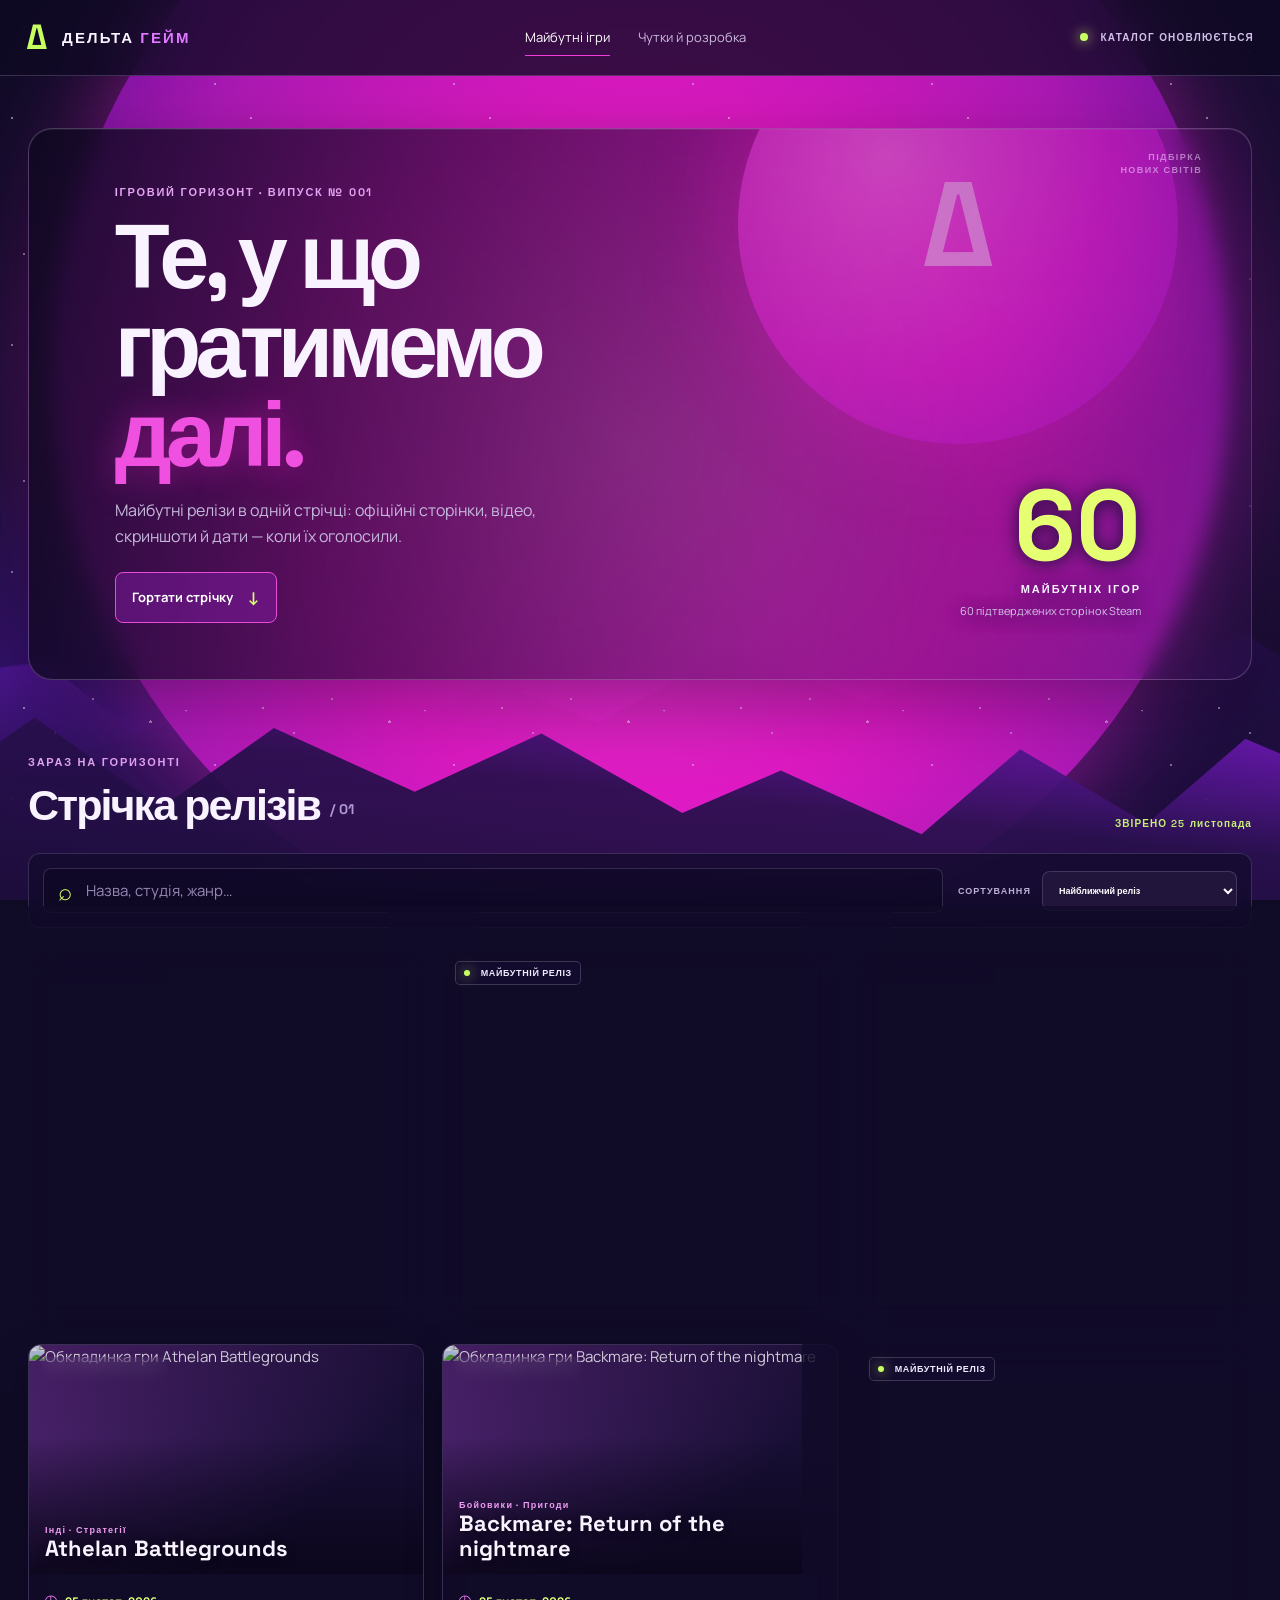
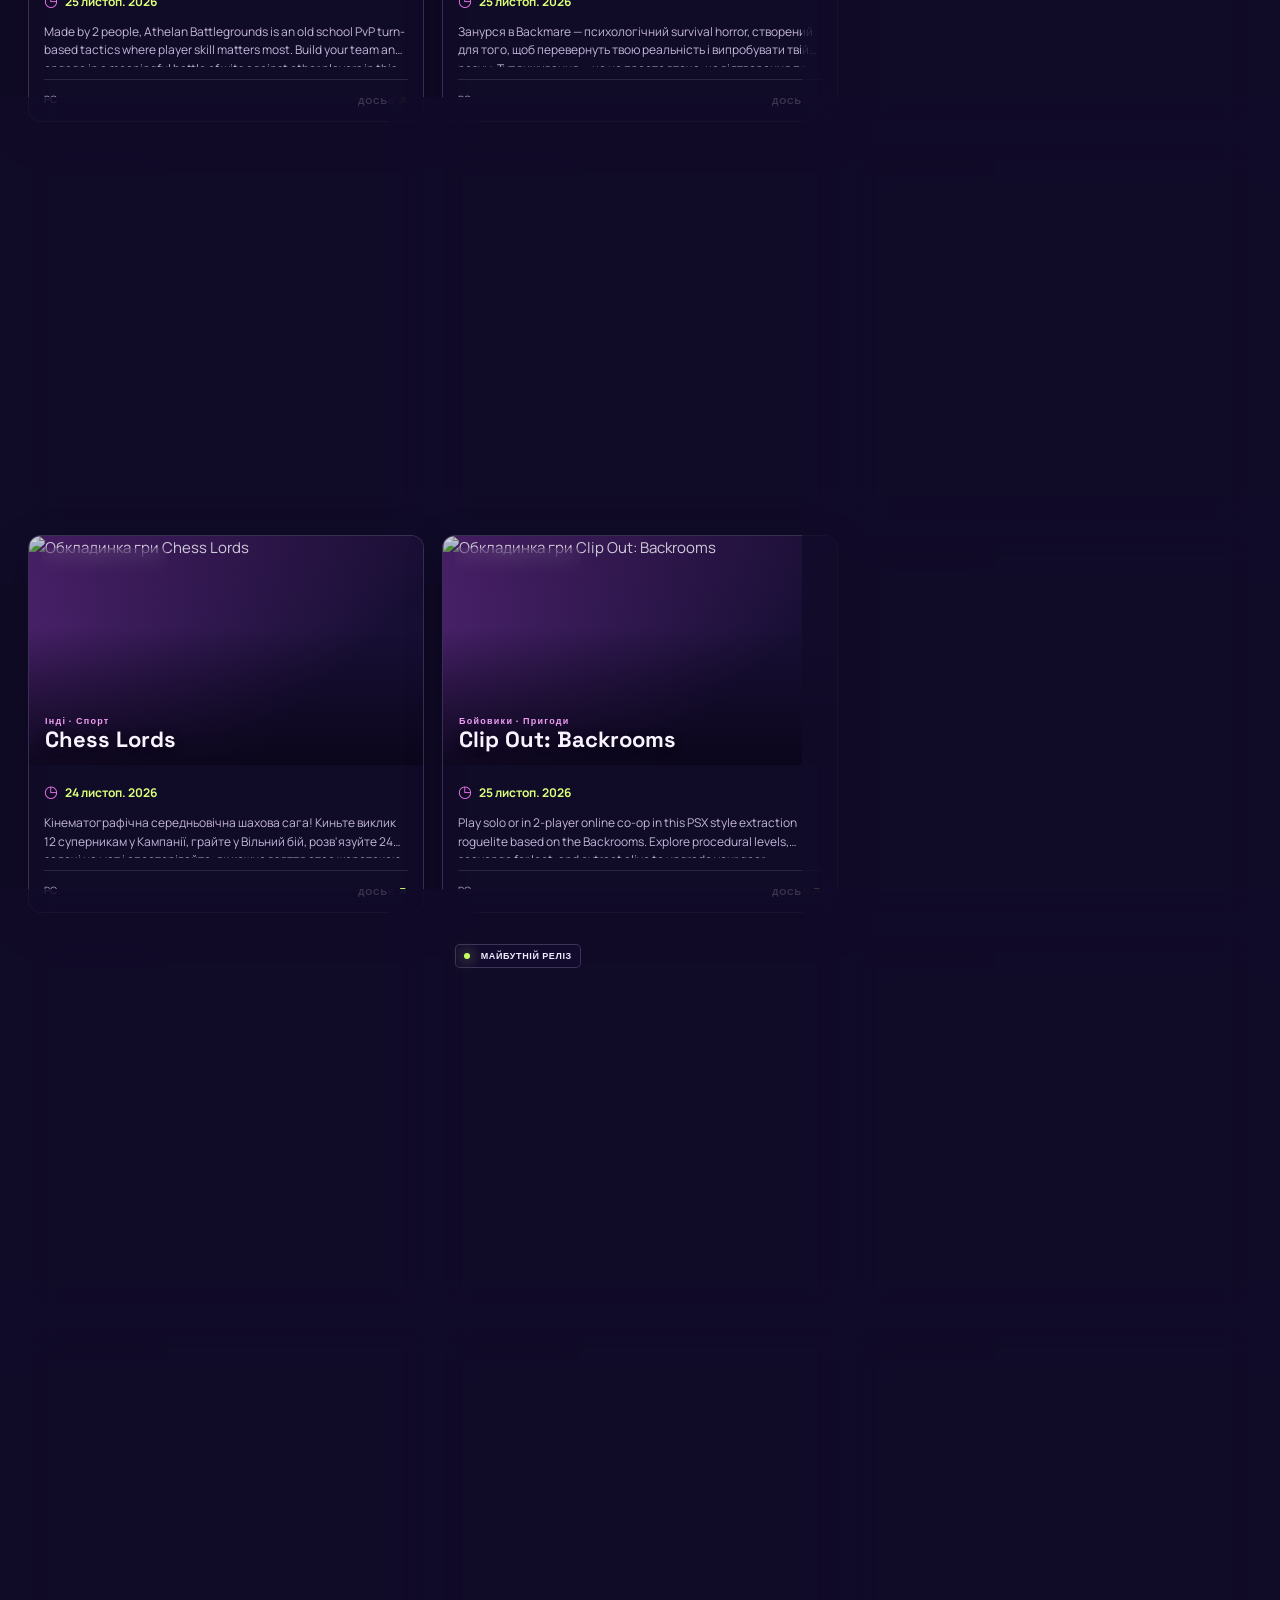
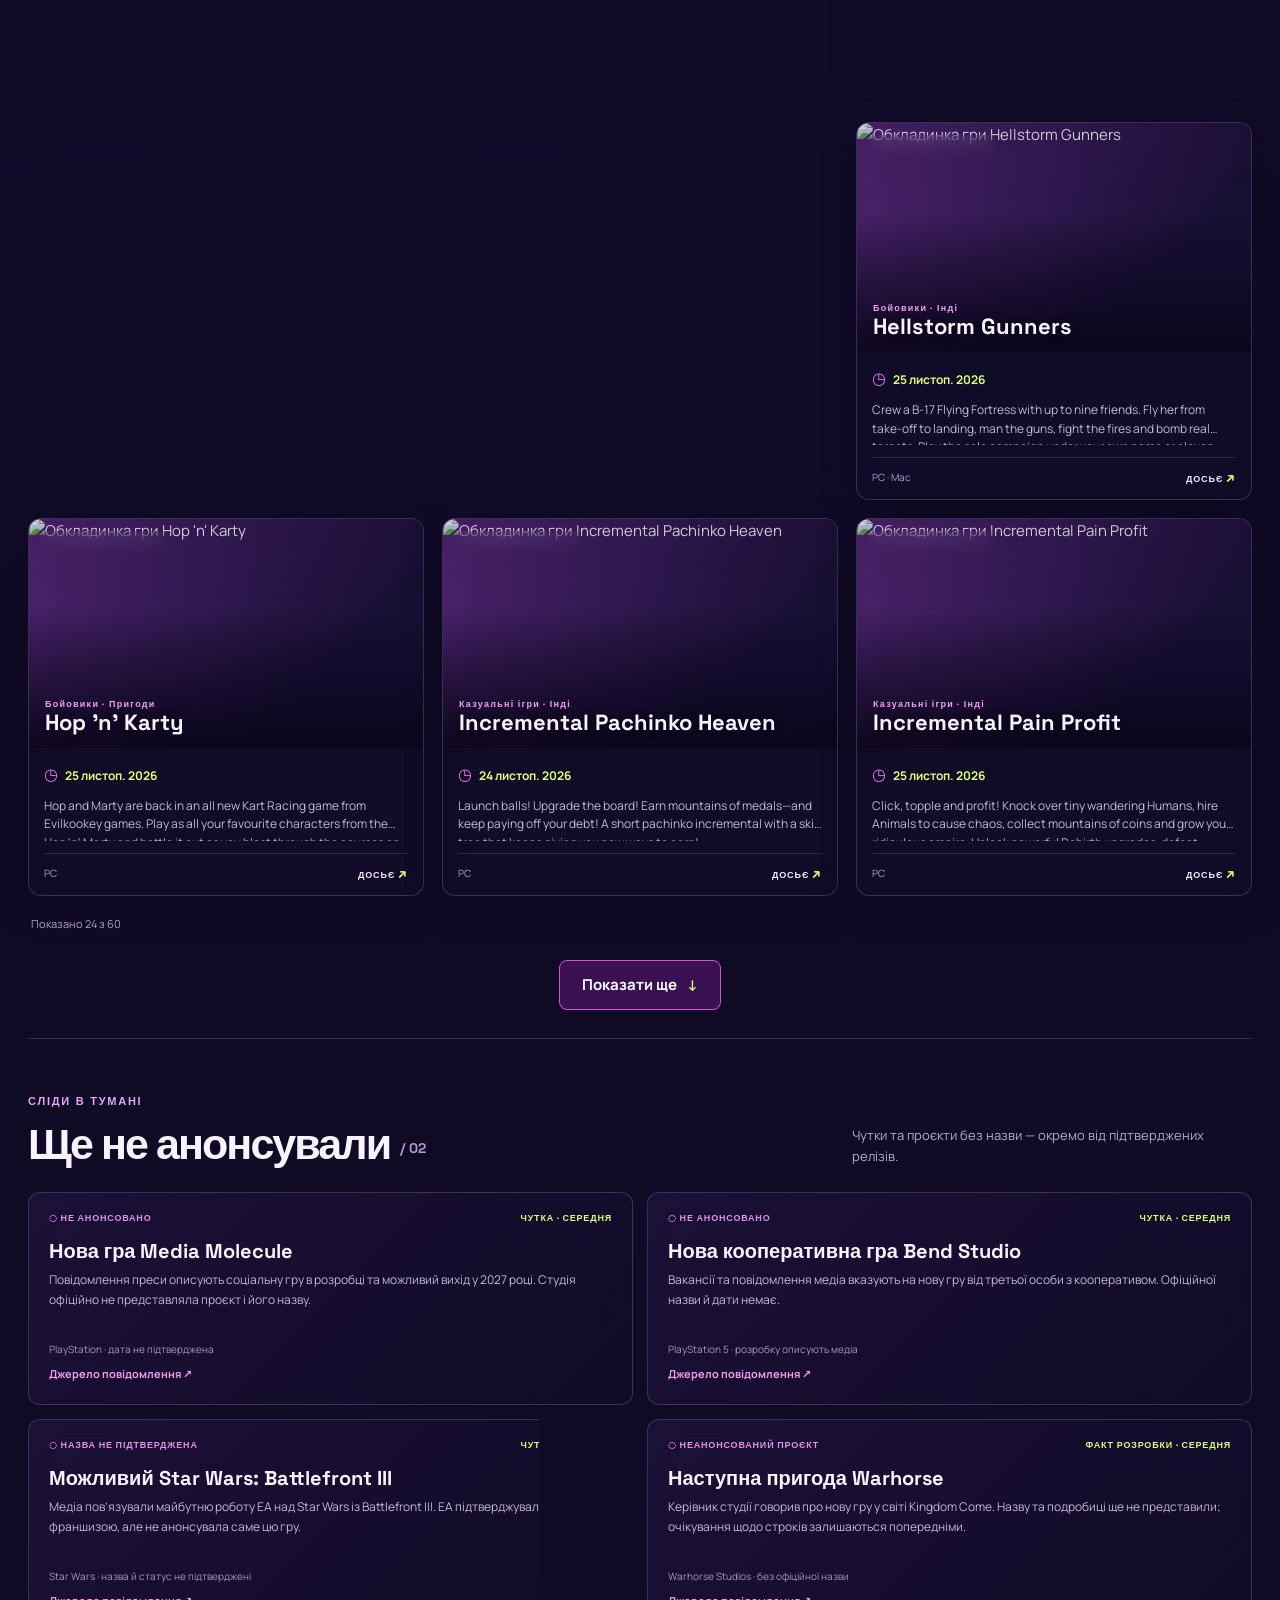
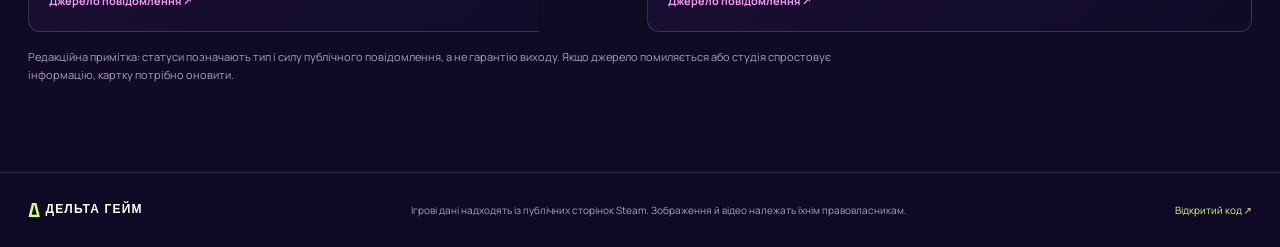
==== index.html @ e69e0222 "Rebuild Delta Game feed and upcoming catalogue" ====
<!doctype html>
<html lang="uk">
<head>
  <meta charset="utf-8"><meta name="viewport" content="width=device-width, initial-scale=1">
  <meta name="theme-color" content="#100b25"><meta name="description" content="Дельта Гейм — стрічка зі 100 майбутніх відеоігор, трейлерами, скриншотами й перевіреними датами виходу.">
  <title>Дельта Гейм — майбутні ігри</title><link rel="icon" href="assets/favicon.svg" type="image/svg+xml"><link rel="preconnect" href="https://cdn.akamai.steamstatic.com"><link rel="stylesheet" href="styles.css">
</head>
<body class="feed-page">
  <div class="desktop-scene" aria-hidden="true"><div class="scene-orb"></div><div class="scene-ridge ridge-back"></div><div class="scene-ridge ridge-front"></div><div class="scene-stars"></div></div>
  <header class="feed-header"><a class="delta-brand" href="./" aria-label="Дельта Гейм — головна"><span class="delta-symbol">Δ</span><span>ДЕЛЬТА <b>ГЕЙМ</b></span></a><nav class="main-nav"><a class="active" href="#games">Майбутні ігри</a><a href="#rumors">Чутки й розробка</a></nav><div class="header-state"><i></i> КАТАЛОГ ОНОВЛЮЄТЬСЯ</div></header>
  <main class="feed-wrap">
    <section class="hero-panel"><div class="hero-copy"><p class="kicker">ІГРОВИЙ ГОРИЗОНТ · ВИПУСК № 001</p><h1>Те, у що<br>гратимемо <em>далі.</em></h1><p class="feed-subtitle">Майбутні релізи в одній стрічці: офіційні сторінки, відео, скриншоти й дати — коли їх оголосили.</p><a class="hero-cta" href="#games">Гортати стрічку <span>↓</span></a></div><div class="hero-stat"><strong id="game-count">—</strong><span>МАЙБУТНІХ ІГОР</span><small id="catalog-proof">Звіряємо джерела…</small></div><div class="hero-orbit" aria-hidden="true"><span>Δ</span></div><div class="hero-caption">ПІДБІРКА<br><b>НОВИХ СВІТІВ</b></div></section>
    <section id="games" class="catalog-section"><div class="section-heading"><div><p class="kicker">ЗАРАЗ НА ГОРИЗОНТІ</p><h2>Стрічка релізів<span> / 01</span></h2></div><div id="update-note" class="update-note">Завантажуємо каталог…</div></div>
      <div class="feed-controls"><label class="feed-search"><span aria-hidden="true">⌕</span><input id="search" type="search" placeholder="Назва, студія, жанр…" aria-label="Пошук у майбутніх іграх"></label><label class="feed-filter"><span>СОРТУВАННЯ</span><select id="sort"><option value="date">Найближчий реліз</option><option value="new">Нещодавно перевірені</option><option value="name">За назвою</option></select></label></div>
      <div id="feed" class="game-feed" aria-label="Майбутні ігри"></div><p id="visible-count" class="visible-count"></p><div id="empty" class="feed-empty" hidden>За цим запитом ігор не знайшлося. Спробуйте іншу назву або жанр.</div><div id="error" class="feed-empty" hidden><strong>Не вдалося оновити каталог.</strong><br>Останній збережений список лишається доступним після успішного оновлення джерел.</div><button class="load-more" id="load-more" hidden>Показати ще <span>↓</span></button>
    </section>
    <section id="rumors" class="rumor-section"><div class="section-heading"><div><p class="kicker">СЛІДИ В ТУМАНІ</p><h2>Ще не анонсували<span> / 02</span></h2></div><p>Чутки та проєкти без назви — окремо від підтверджених релізів.</p></div><div class="rumor-grid">
      <article class="rumor-card"><div class="rumor-top"><span>◌ НЕ АНОНСОВАНО</span><b>ЧУТКА · СЕРЕДНЯ</b></div><h3>Нова гра Media Molecule</h3><p>Повідомлення преси описують соціальну гру в розробці та можливий вихід у 2027 році. Студія офіційно не представляла проєкт і його назву.</p><div class="rumor-meta">PlayStation · дата не підтверджена</div><a href="https://www.pushsquare.com/news/2025/10/ps5-exclusive-from-dreams-dev-media-molecule-to-be-announced-and-released-in-2027-rumour" target="_blank" rel="noopener noreferrer">Джерело повідомлення ↗</a></article>
      <article class="rumor-card"><div class="rumor-top"><span>◌ НЕ АНОНСОВАНО</span><b>ЧУТКА · СЕРЕДНЯ</b></div><h3>Нова кооперативна гра Bend Studio</h3><p>Вакансії та повідомлення медіа вказують на нову гру від третьої особи з кооперативом. Офіційної назви й дати немає.</p><div class="rumor-meta">PlayStation 5 · розробку описують медіа</div><a href="https://www.videogameschronicle.com/news/sony-reportedly-plans-to-reveal-bend-studios-new-game-in-2027/" target="_blank" rel="noopener noreferrer">Джерело повідомлення ↗</a></article>
      <article class="rumor-card"><div class="rumor-top"><span>◌ НАЗВА НЕ ПІДТВЕРДЖЕНА</span><b>ЧУТКА · СЕРЕДНЯ</b></div><h3>Можливий Star Wars: Battlefront III</h3><p>Медіа пов’язували майбутню роботу EA над Star Wars із Battlefront III. EA підтверджувала роботу над франшизою, але не анонсувала саме цю гру.</p><div class="rumor-meta">Star Wars · назва й статус не підтверджені</div><a href="https://variety.com/2026/digital/news/ea-layoffs-bioware-shutting-down-respawn-dice-star-wars-battlefront-3-1236918715/" target="_blank" rel="noopener noreferrer">Джерело повідомлення ↗</a></article>
      <article class="rumor-card"><div class="rumor-top"><span>◌ НЕАНОНСОВАНИЙ ПРОЄКТ</span><b>ФАКТ РОЗРОБКИ · СЕРЕДНЯ</b></div><h3>Наступна пригода Warhorse</h3><p>Керівник студії говорив про нову гру у світі Kingdom Come. Назву та подробиці ще не представили; очікування щодо строків залишаються попередніми.</p><div class="rumor-meta">Warhorse Studios · без офіційної назви</div><a href="https://www.gamesradar.com/games/rpg/kingdom-come-deliverance-2-dev-warhorse-studios-ceo-teases-another-adventure-in-the-series-maybe-in-2027/" target="_blank" rel="noopener noreferrer">Джерело повідомлення ↗</a></article>
    </div><p class="rumor-disclaimer">Редакційна примітка: статуси позначають тип і силу публічного повідомлення, а не гарантію виходу. Якщо джерело помиляється або студія спростовує інформацію, картку потрібно оновити.</p></section>
  </main>
  <footer class="feed-footer"><a class="footer-brand" href="./"><b>Δ</b> ДЕЛЬТА ГЕЙМ</a><span>Ігрові дані надходять із публічних сторінок Steam. Зображення й відео належать їхнім правовласникам.</span><a href="https://github.com/sparato66/deltaplay" target="_blank" rel="noopener">Відкритий код ↗</a></footer>
  <script src="app.js?v=desktop-feed-1"></script>
</body></html>
---- styles.css ----
@import url('https://fonts.googleapis.com/css2?family=Manrope:wght@400;500;600;700;800&family=Space+Grotesk:wght@500;600;700&display=swap');
:root{color-scheme:dark;--ink:#f8f3ff;--muted:#b5a8d0;--dim:#8575a7;--pink:#f33cdb;--pink2:#fe5dc8;--violet:#a68bff;--cyan:#64defc;--panel:rgba(19,12,43,.72);--line:rgba(208,183,255,.19);font-family:Manrope,system-ui,-apple-system,BlinkMacSystemFont,"Segoe UI",sans-serif}*{box-sizing:border-box}html{scroll-behavior:smooth;scroll-padding-top:84px}body{margin:0;min-height:100vh;background:#100b25;color:var(--ink);font-size:15px;line-height:1.6}a{color:inherit;text-decoration:none}button,input,select{font:inherit}.desktop-scene{position:fixed;z-index:-2;inset:0;overflow:hidden;background:radial-gradient(ellipse at 52% 103%,#d222ca 0,#7b20ae 15%,#2f1457 37%,transparent 65%),radial-gradient(ellipse at 5% 100%,#4914a0 0,transparent 35%),linear-gradient(168deg,#100b25 0%,#20103d 54%,#170d30 100%)}.desktop-scene:before,.desktop-scene:after{content:"";position:absolute;left:-5%;width:110%;height:55%;bottom:-21%;background:linear-gradient(173deg,transparent 12%,#521799 12.4%,#26104c 30%,#160b30 72%);clip-path:polygon(0 20%,7% 12%,14% 28%,23% 14%,30% 30%,40% 18%,47% 26%,57% 11%,66% 22%,76% 10%,84% 25%,93% 8%,100% 21%,100% 100%,0 100%);opacity:.82}.desktop-scene:after{bottom:-34%;height:59%;transform:scaleX(-1);background:linear-gradient(174deg,#d72cda 0,#7019ba 9%,#29104e 28%,#120a2a 72%);opacity:.94}.scene-orb{position:absolute;width:min(92vw,1280px);height:min(92vw,1280px);left:50%;top:41%;transform:translate(-50%,-50%);border-radius:50%;background:radial-gradient(circle at 50% 57%,#ff49db 0,#f21bd0 39%,#bd1bc4 61%,#7711a8 79%,rgba(111,23,163,0) 80%);filter:drop-shadow(0 0 50px #f524d890);opacity:.9}.scene-stars{position:absolute;inset:0;background-image:radial-gradient(1.3px 1.3px at 10% 12%,#fff 98%,transparent),radial-gradient(1px 1px at 23% 23%,#ddd2ff 98%,transparent),radial-gradient(1px 1px at 78% 13%,#fff 98%,transparent),radial-gradient(1px 1px at 90% 37%,#e6d9ff 98%,transparent),radial-gradient(1.4px 1.4px at 63% 18%,#fff 98%,transparent),radial-gradient(1px 1px at 39% 8%,#eee 98%,transparent),radial-gradient(1px 1px at 5% 52%,#fff 98%,transparent);background-size:239px 227px;opacity:.45}.feed-header{height:76px;position:sticky;top:0;z-index:10;display:flex;align-items:center;justify-content:space-between;padding:0 max(26px,calc((100vw - 1320px)/2));border-bottom:1px solid rgba(226,201,255,.2);background:rgba(15,9,35,.78);backdrop-filter:blur(24px)}.delta-brand{display:inline-flex;align-items:center;gap:12px;font:800 15px 'Space Grotesk',sans-serif;letter-spacing:.14em}.delta-brand b{color:#df79ff}.delta-symbol{color:#c7ff61;font-size:35px;line-height:1}.main-nav{display:flex;gap:28px;color:#c8bcdd;font-size:13px}.main-nav a{padding:8px 0;border-bottom:1px solid transparent}.main-nav a:hover,.main-nav a.active{color:white;border-color:var(--pink)}.header-state{font:700 10px 'Space Grotesk',sans-serif;letter-spacing:.12em;color:#d1c1e9}.header-state i,.status-pill i{display:inline-block;width:8px;height:8px;border-radius:50%;background:#c8ff63;margin-right:8px;box-shadow:0 0 13px #d4ff71}.feed-wrap{width:min(1300px,100%);margin:auto;padding:52px 28px 88px}.hero-panel{min-height:478px;position:relative;display:flex;align-items:center;justify-content:space-between;overflow:hidden;padding:56px 7%;border:1px solid rgba(241,210,255,.24);border-radius:24px;background:linear-gradient(100deg,rgba(14,8,32,.85),rgba(28,10,52,.4) 62%,rgba(41,13,71,.25));box-shadow:0 24px 80px #09051766,inset 0 1px #fff1;backdrop-filter:blur(10px)}.hero-copy{position:relative;z-index:2;max-width:580px}.kicker{margin:0 0 13px;color:#e3a4f4;font:700 11px 'Space Grotesk',sans-serif;letter-spacing:.16em}.hero-copy h1{font:700 clamp(48px,7.7vw,90px)/.99 'Space Grotesk',sans-serif;letter-spacing:-.065em;margin:0}.hero-copy h1 em{font-style:normal;color:#ef50df;text-shadow:0 0 35px #f923cf66}.feed-subtitle{max-width:490px;color:#c5b9dd;font-size:16px;margin:19px 0 23px}.hero-cta{display:inline-flex;align-items:center;gap:14px;padding:10px 16px;border-radius:8px;border:1px solid #e94bd8;color:white;background:#871ea974;font-weight:700;font-size:13px}.hero-cta span{font-size:18px;color:#d9ff6d}.hero-stat{position:absolute;z-index:1;right:9%;bottom:60px;display:flex;flex-direction:column;align-items:flex-end;text-shadow:0 2px 18px #170d37}.hero-stat strong{font:700 clamp(60px,8vw,100px)/.9 'Space Grotesk',sans-serif;color:#e6ff72}.hero-stat span{font:700 11px 'Space Grotesk',sans-serif;letter-spacing:.18em;margin-top:11px}.hero-stat small{font-size:11px;color:#d4c4e9;margin-top:6px}.hero-orbit{position:absolute;right:6%;top:-125px;width:440px;height:440px;border-radius:50%;display:grid;place-items:center;color:#ffb2f2;font:700 120px 'Space Grotesk',sans-serif;background:radial-gradient(circle at 34% 35%,#ff71ea,#e423d5 53%,#9915bd);box-shadow:0 0 100px #ff26d180;opacity:.52}.hero-orbit span{mix-blend-mode:screen}.hero-caption{position:absolute;right:4%;top:22px;color:#f6d5ff8c;text-align:right;font:700 9px/1.45 'Space Grotesk',sans-serif;letter-spacing:.16em}.catalog-section,.rumor-section{padding-top:75px}.section-heading{display:flex;align-items:end;justify-content:space-between;gap:24px;margin-bottom:23px}.section-heading h2{margin:0;font:700 clamp(28px,4vw,43px)/1.12 'Space Grotesk',sans-serif;letter-spacing:-.045em}.section-heading h2 span{color:#b099d4;font-size:14px;letter-spacing:0;vertical-align:middle;margin-left:6px}.section-heading>p{max-width:400px;color:var(--muted);font-size:13px;margin:0 0 3px}.update-note{font:600 10px 'Space Grotesk',sans-serif;letter-spacing:.11em;color:#c7ef76;white-space:nowrap}.feed-controls{display:flex;align-items:center;gap:15px;padding:14px;margin-bottom:20px;border:1px solid var(--line);border-radius:12px;background:rgba(18,11,43,.7);backdrop-filter:blur(12px)}.feed-search{height:45px;display:flex;align-items:center;gap:12px;flex:1;padding:0 14px;border:1px solid rgba(215,186,255,.18);border-radius:8px;color:#d8ff6c;background:rgba(5,5,20,.27)}.feed-search span{font-size:24px}.feed-search input{width:100%;border:0;outline:0;color:white;background:none}.feed-search input::placeholder{color:#9789b3}.feed-filter{display:flex;align-items:center;gap:11px;color:#bdb0d4;font:700 9px 'Space Grotesk',sans-serif;letter-spacing:.12em}.feed-filter select{min-width:195px;padding:12px;color:#fff;border:1px solid rgba(215,186,255,.18);border-radius:8px;background:#21153c}.game-feed{display:grid;grid-template-columns:repeat(3,minmax(0,1fr));gap:18px}.game-card{overflow:hidden;border:1px solid rgba(219,192,255,.2);border-radius:13px;background:rgba(18,12,41,.82);box-shadow:0 12px 36px #0b061b55;backdrop-filter:blur(12px);transition:transform .2s,border-color .2s,box-shadow .2s}.game-card:hover{transform:translateY(-4px);border-color:#ec59df99;box-shadow:0 18px 42px #d21bb433}.game-art{position:relative;display:block;aspect-ratio:1.72;background:linear-gradient(135deg,hsl(var(--card-hue,275) 52% 30%),#180f35 72%);overflow:hidden}.game-art>img{width:100%;height:100%;object-fit:cover;transition:transform .35s}.game-card:hover .game-art>img{transform:scale(1.045)}.art-fallback{position:absolute;inset:0;display:grid;place-items:center;color:#ffffff28;font:700 110px 'Space Grotesk',sans-serif}.art-scrim{position:absolute;inset:0;background:linear-gradient(180deg,rgba(10,4,26,.2),transparent 40%,rgba(9,5,24,.88))}.status-pill{position:absolute;top:12px;left:12px;padding:5px 8px;border:1px solid #ffffff2c;border-radius:5px;background:#150d31b8;color:#f2ebff;font:700 9px 'Space Grotesk',sans-serif;letter-spacing:.07em;backdrop-filter:blur(10px)}.status-pill i{width:6px;height:6px}.art-copy{position:absolute;left:16px;right:15px;bottom:13px;display:flex;flex-direction:column}.art-copy small{color:#ef9df3;font:700 9px 'Space Grotesk',sans-serif;letter-spacing:.14em}.art-copy strong{font:700 22px/1.15 'Space Grotesk',sans-serif;text-shadow:0 2px 9px #090516}.game-copy{padding:14px 15px 13px}.release-date{color:#dbff7a;font-size:12px;font-weight:700}.release-date span{color:#ef77ed;margin-right:7px;font-size:16px}.game-copy>p{height:44px;margin:9px 0 12px;color:#c4b8d9;font-size:12px;line-height:1.55;display:-webkit-box;-webkit-line-clamp:2;-webkit-box-orient:vertical;overflow:hidden}.card-meta{display:flex;justify-content:space-between;align-items:center;gap:10px;padding-top:10px;border-top:1px solid rgba(221,198,255,.14);color:#ad9fc7;font-size:10px}.card-meta>a{color:#f8e9ff;font:700 9px 'Space Grotesk',sans-serif;letter-spacing:.1em}.card-meta>a b{color:#d7ff73;font-size:14px}.visible-count{margin:19px 3px 0;color:#b9a9d1;font-size:11px}.feed-empty{text-align:center;padding:52px 10px;color:#c9bddc}.load-more{display:block;margin:28px auto 0;padding:12px 22px;border:1px solid #cf57d2;border-radius:8px;color:white;background:rgba(108,24,133,.48);font-weight:700;cursor:pointer}.load-more:hover{background:#8d25a3}.load-more span{color:#d8ff77;margin-left:7px}.rumor-section{margin-top:28px;padding-top:55px;border-top:1px solid var(--line)}.rumor-grid{display:grid;grid-template-columns:repeat(2,minmax(0,1fr));gap:14px}.rumor-card{padding:19px 20px;border:1px solid rgba(226,183,255,.2);border-radius:12px;background:linear-gradient(135deg,rgba(29,17,57,.88),rgba(17,11,39,.83));backdrop-filter:blur(14px)}.rumor-top{display:flex;justify-content:space-between;gap:12px;color:#df91e5;font:700 9px 'Space Grotesk',sans-serif;letter-spacing:.09em}.rumor-top b{color:#d5ff7a}.rumor-card h3{margin:15px 0 7px;font:700 20px/1.2 'Space Grotesk',sans-serif}.rumor-card p{margin:0;color:#c4b8d9;font-size:12px;line-height:1.65;min-height:59px}.rumor-meta{padding-top:12px;color:#a796c4;font-size:10px}.rumor-card>a{display:inline-block;margin-top:8px;color:#f09bec;font-size:11px;font-weight:700}.rumor-disclaimer{max-width:850px;color:#aa9cbe;font-size:11px;margin:16px 0 0}.feed-footer{display:flex;align-items:center;justify-content:space-between;gap:22px;padding:24px max(28px,calc((100vw - 1300px)/2));border-top:1px solid var(--line);background:#100a26a8;color:#ab9ebf;font-size:10px}.footer-brand{font:800 12px 'Space Grotesk',sans-serif;letter-spacing:.1em;color:white;white-space:nowrap}.footer-brand b{font-size:20px;color:#d8ff70;vertical-align:middle}.feed-footer>a:last-child{color:#d4ff74;white-space:nowrap}.back-link{font-size:13px;color:#e7d6fb}.detail-wrap{width:min(1160px,100%);margin:auto;padding:48px 28px 95px}.detail-hero{min-height:340px;display:flex;align-items:end;padding:38px;border:1px solid var(--line);border-radius:18px;background-position:center;background-size:cover;position:relative;overflow:hidden}.detail-hero:before{content:"";position:absolute;inset:0;background:linear-gradient(90deg,#130a2aee,#130a2a75),linear-gradient(0deg,#130a2aee,transparent)}.detail-hero>*{position:relative}.detail-hero h1{font:700 clamp(36px,6vw,68px)/1 'Space Grotesk',sans-serif;margin:8px 0 15px}.detail-layout{display:grid;grid-template-columns:minmax(0,1.6fr) minmax(260px,.8fr);gap:25px;margin-top:24px}.detail-main,.facts{padding:22px;border:1px solid var(--line);border-radius:13px;background:rgba(17,10,40,.84);backdrop-filter:blur(12px)}.detail-main h2{font:700 21px 'Space Grotesk',sans-serif}.detail-main p{color:#d0c4e1}.detail-trailer{width:100%;aspect-ratio:16/9;border:0;border-radius:8px;background:#080612}.screenshots{display:grid;grid-template-columns:repeat(2,minmax(0,1fr));gap:9px}.screenshots img{width:100%;height:160px;object-fit:cover;border-radius:7px}.detail-poster{width:100%;border-radius:8px;aspect-ratio:1.8;object-fit:cover}.facts dl{margin:16px 0}.facts dl div{padding:10px 0;border-bottom:1px solid var(--line)}.facts dt{color:#c19bd9;font:700 9px 'Space Grotesk',sans-serif;letter-spacing:.12em}.facts dd{margin:4px 0 0;font-size:13px}.store-link,.video-link{display:block;margin-top:15px;padding:12px;border:1px solid #da55dc;border-radius:7px;text-align:center;color:white;background:#751b9470;font-weight:700;font-size:12px}.video-link{border-color:#8571c8;background:#25194a}.game-links{display:flex;flex-wrap:wrap;gap:9px}.game-links a{display:inline-block;color:#f09bec;font-size:12px;font-weight:700}.feed-page [hidden]{display:none!important}
@media(max-width:900px){.feed-header{padding:0 22px}.feed-wrap{padding:34px 20px 70px}.game-feed{grid-template-columns:repeat(2,minmax(0,1fr))}.hero-orbit{right:-8%;opacity:.34}.hero-stat{right:8%;bottom:35px}.header-state{display:none}}
@media(max-width:600px){.feed-header{height:64px;padding:0 15px}.delta-brand{font-size:12px}.delta-symbol{font-size:30px}.main-nav{gap:13px;font-size:10px}.feed-wrap{padding:20px 13px 56px}.hero-panel{min-height:400px;align-items:start;padding:35px 22px;border-radius:16px}.hero-copy h1{font-size:54px}.feed-subtitle{font-size:13px;max-width:320px}.hero-orbit{width:290px;height:290px;right:-98px;top:99px;font-size:80px;opacity:.33}.hero-stat{right:22px;bottom:20px}.hero-stat strong{font-size:50px}.hero-stat span{font-size:8px}.hero-stat small{font-size:9px}.hero-caption{display:none}.catalog-section,.rumor-section{padding-top:48px}.section-heading{align-items:start;flex-direction:column;gap:8px}.section-heading h2{font-size:30px}.update-note{font-size:9px}.feed-controls{align-items:stretch;flex-direction:column;padding:10px}.feed-filter{justify-content:space-between}.feed-filter select{flex:1;min-width:0}.game-feed{grid-template-columns:1fr;gap:13px}.game-art{aspect-ratio:1.72}.game-copy>p{height:auto;min-height:38px}.rumor-grid{grid-template-columns:1fr}.rumor-card p{min-height:0}.rumor-top{font-size:8px}.feed-footer{align-items:flex-start;flex-direction:column;padding:20px 16px}.detail-layout{grid-template-columns:1fr}.detail-wrap{padding:25px 14px 65px}.detail-hero{min-height:260px;padding:23px}.screenshots{grid-template-columns:1fr}.screenshots img{height:auto}.back-link{font-size:11px}}
@media(prefers-reduced-motion:reduce){html{scroll-behavior:auto}*,*:before,*:after{transition:none!important}}
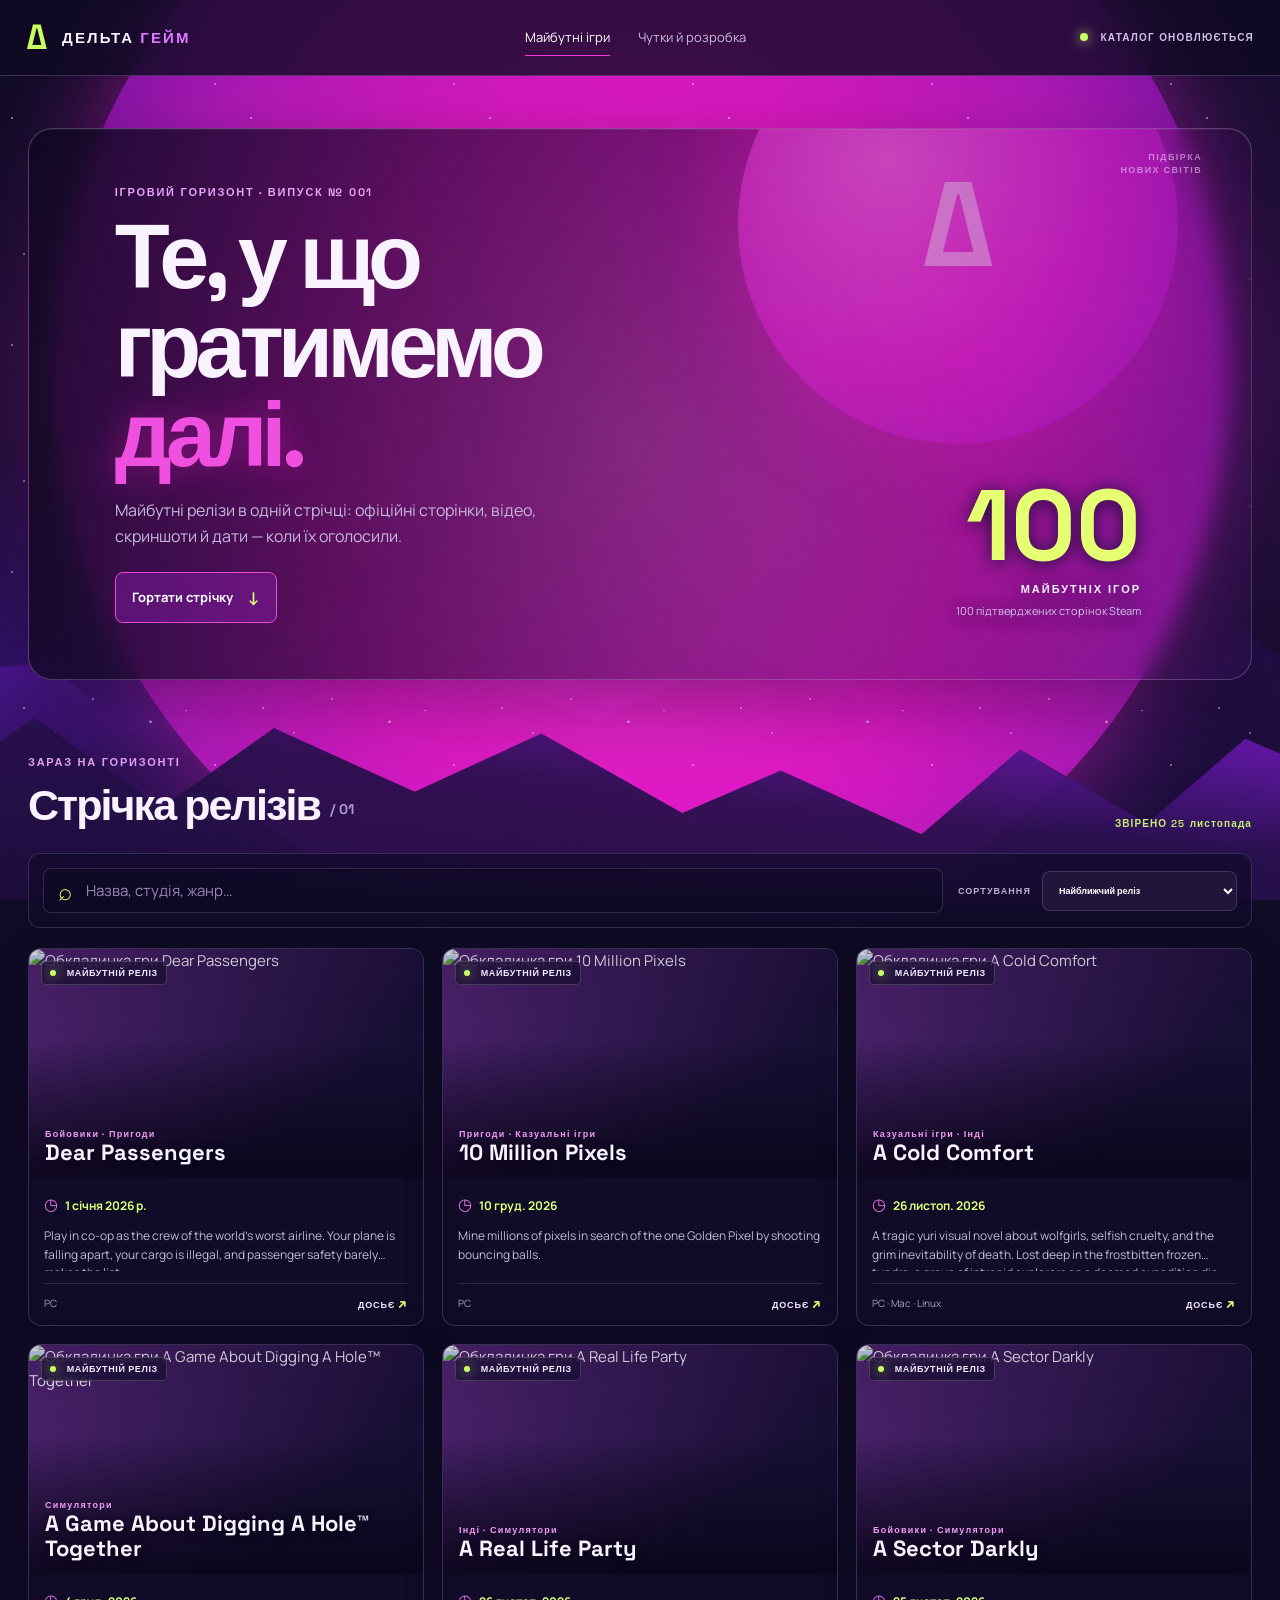
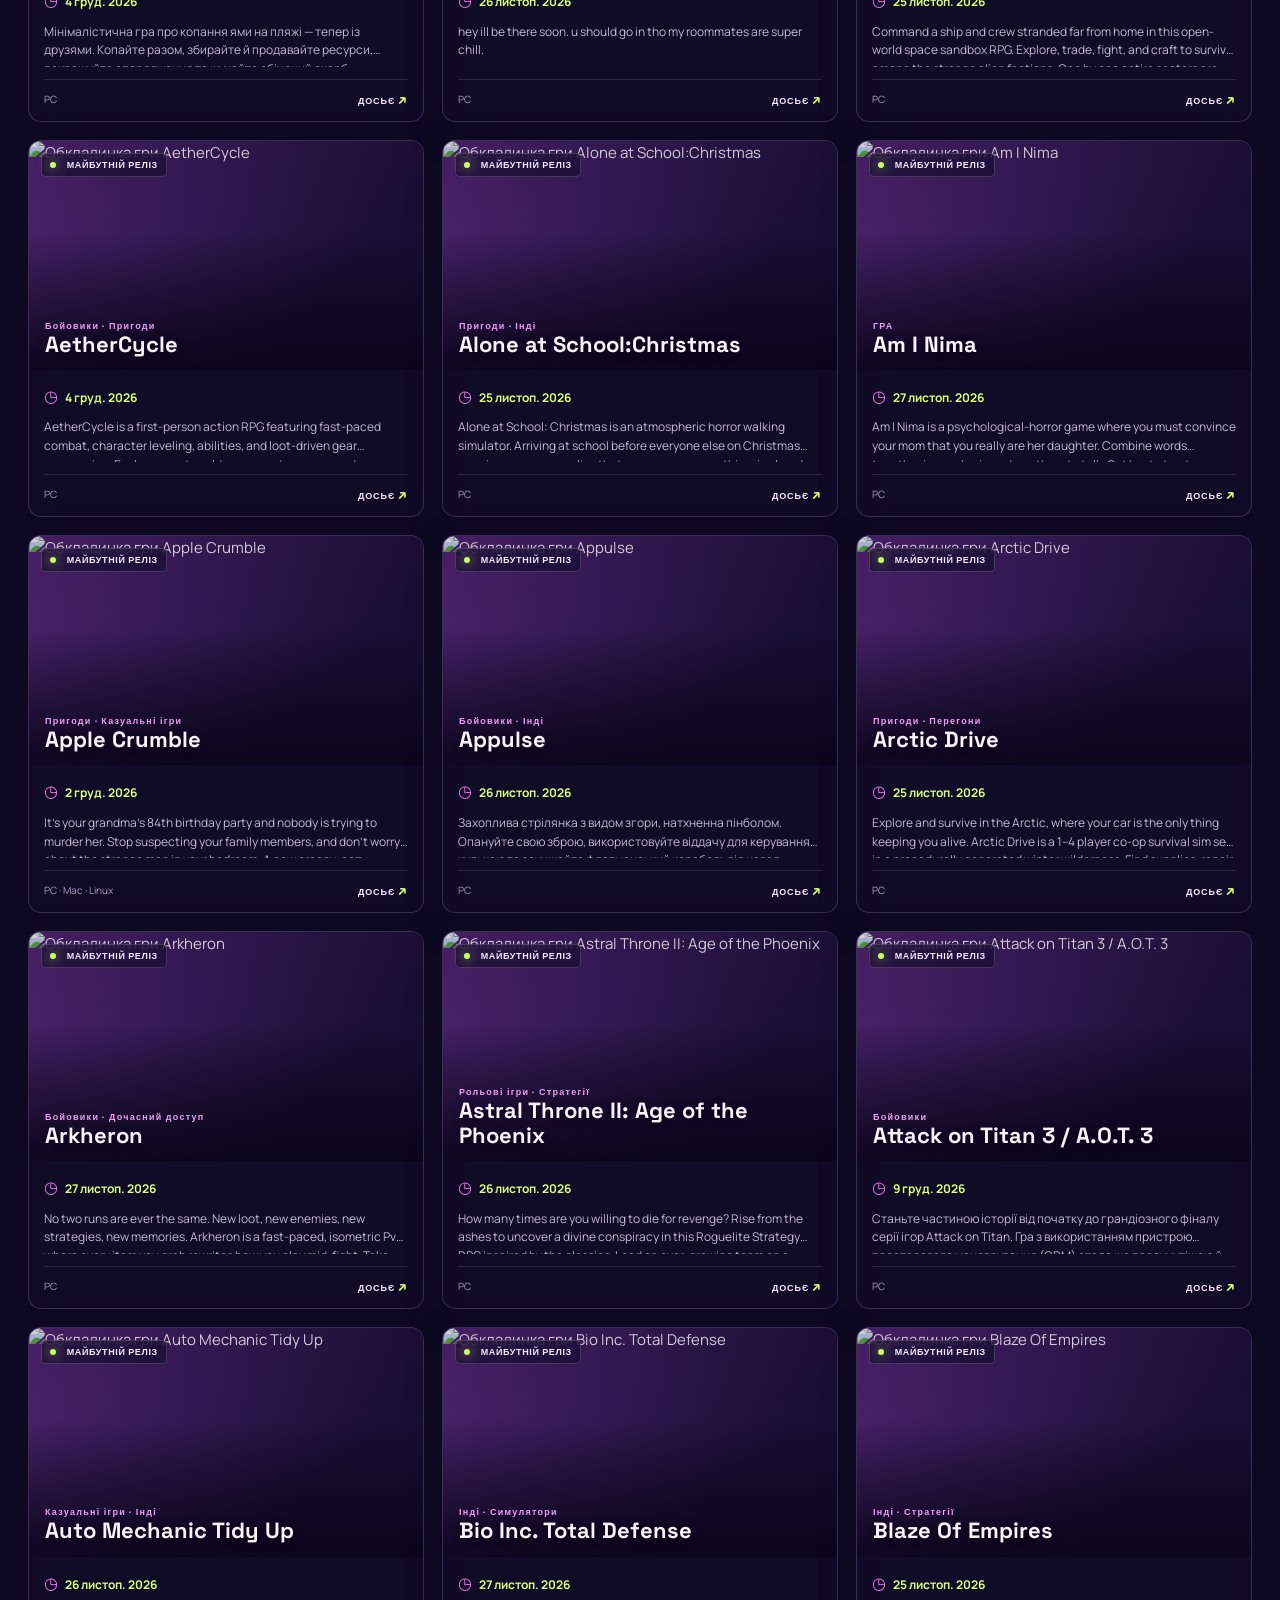
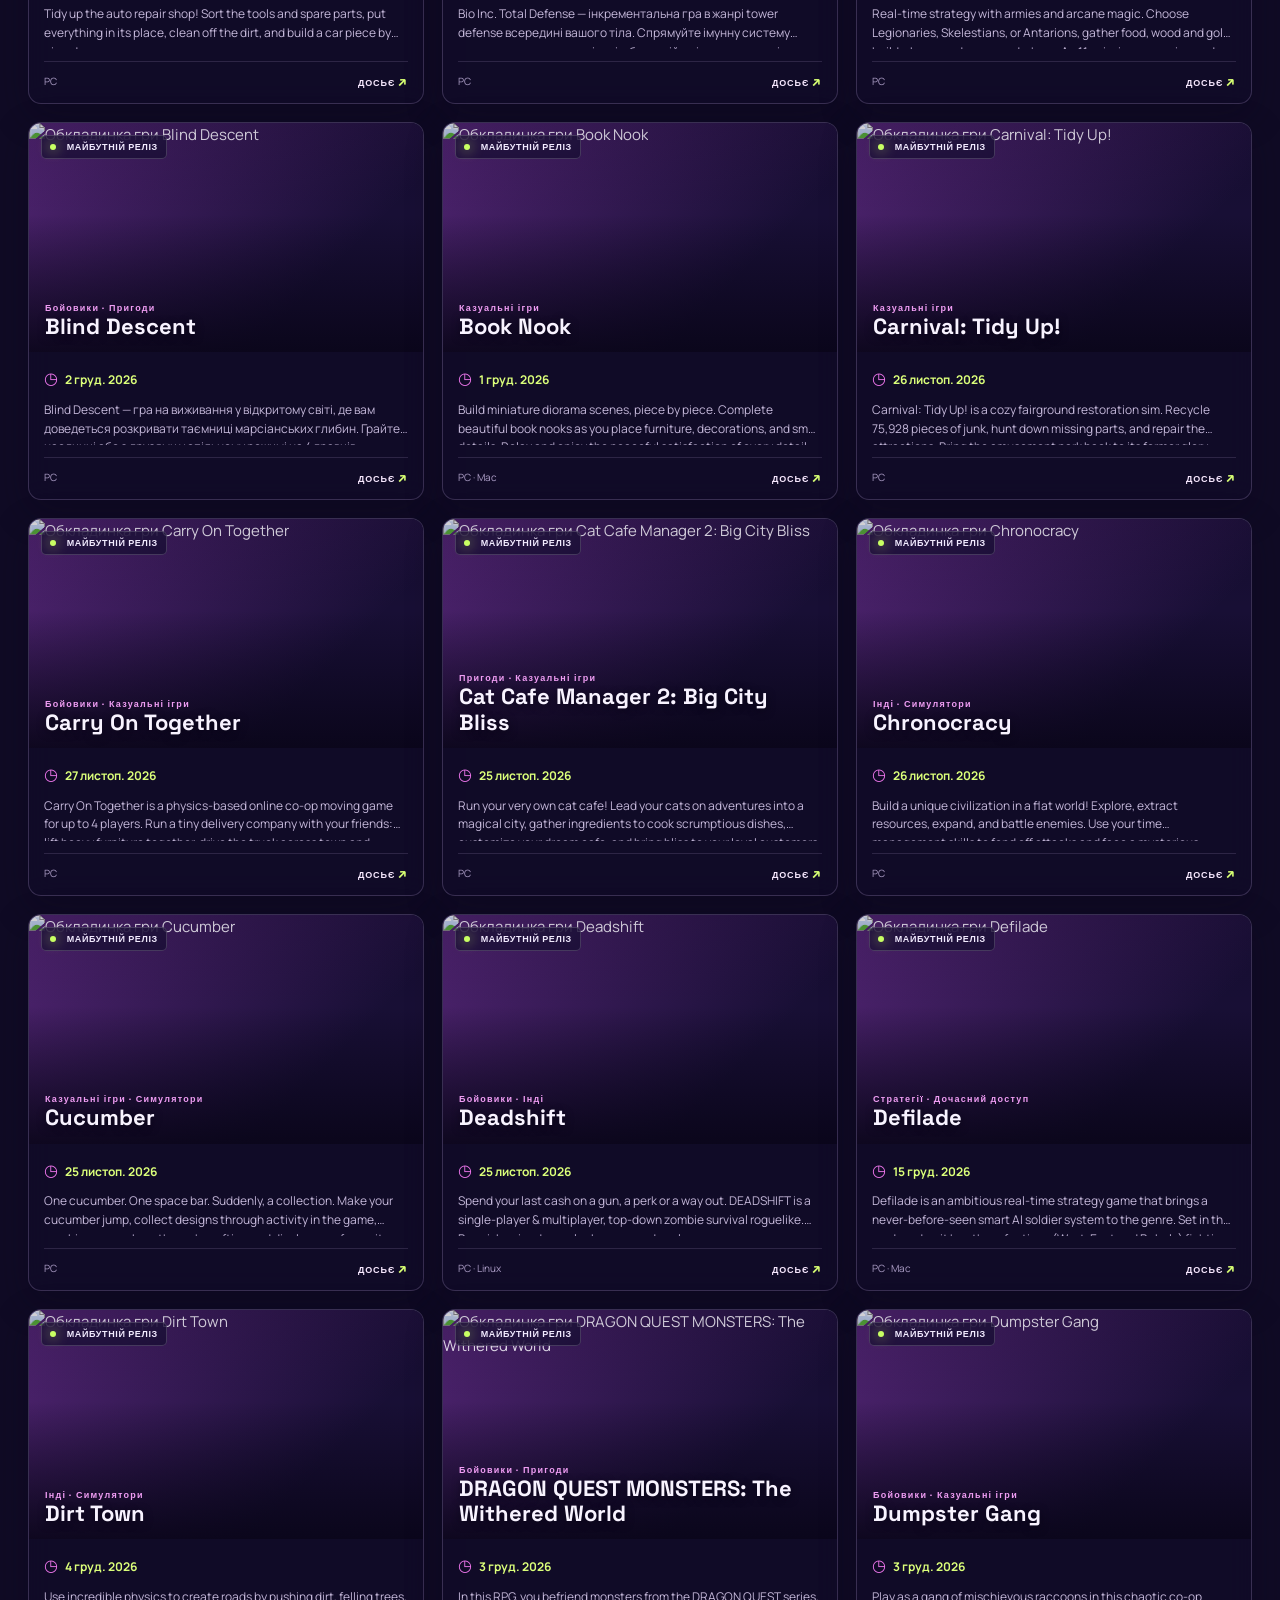
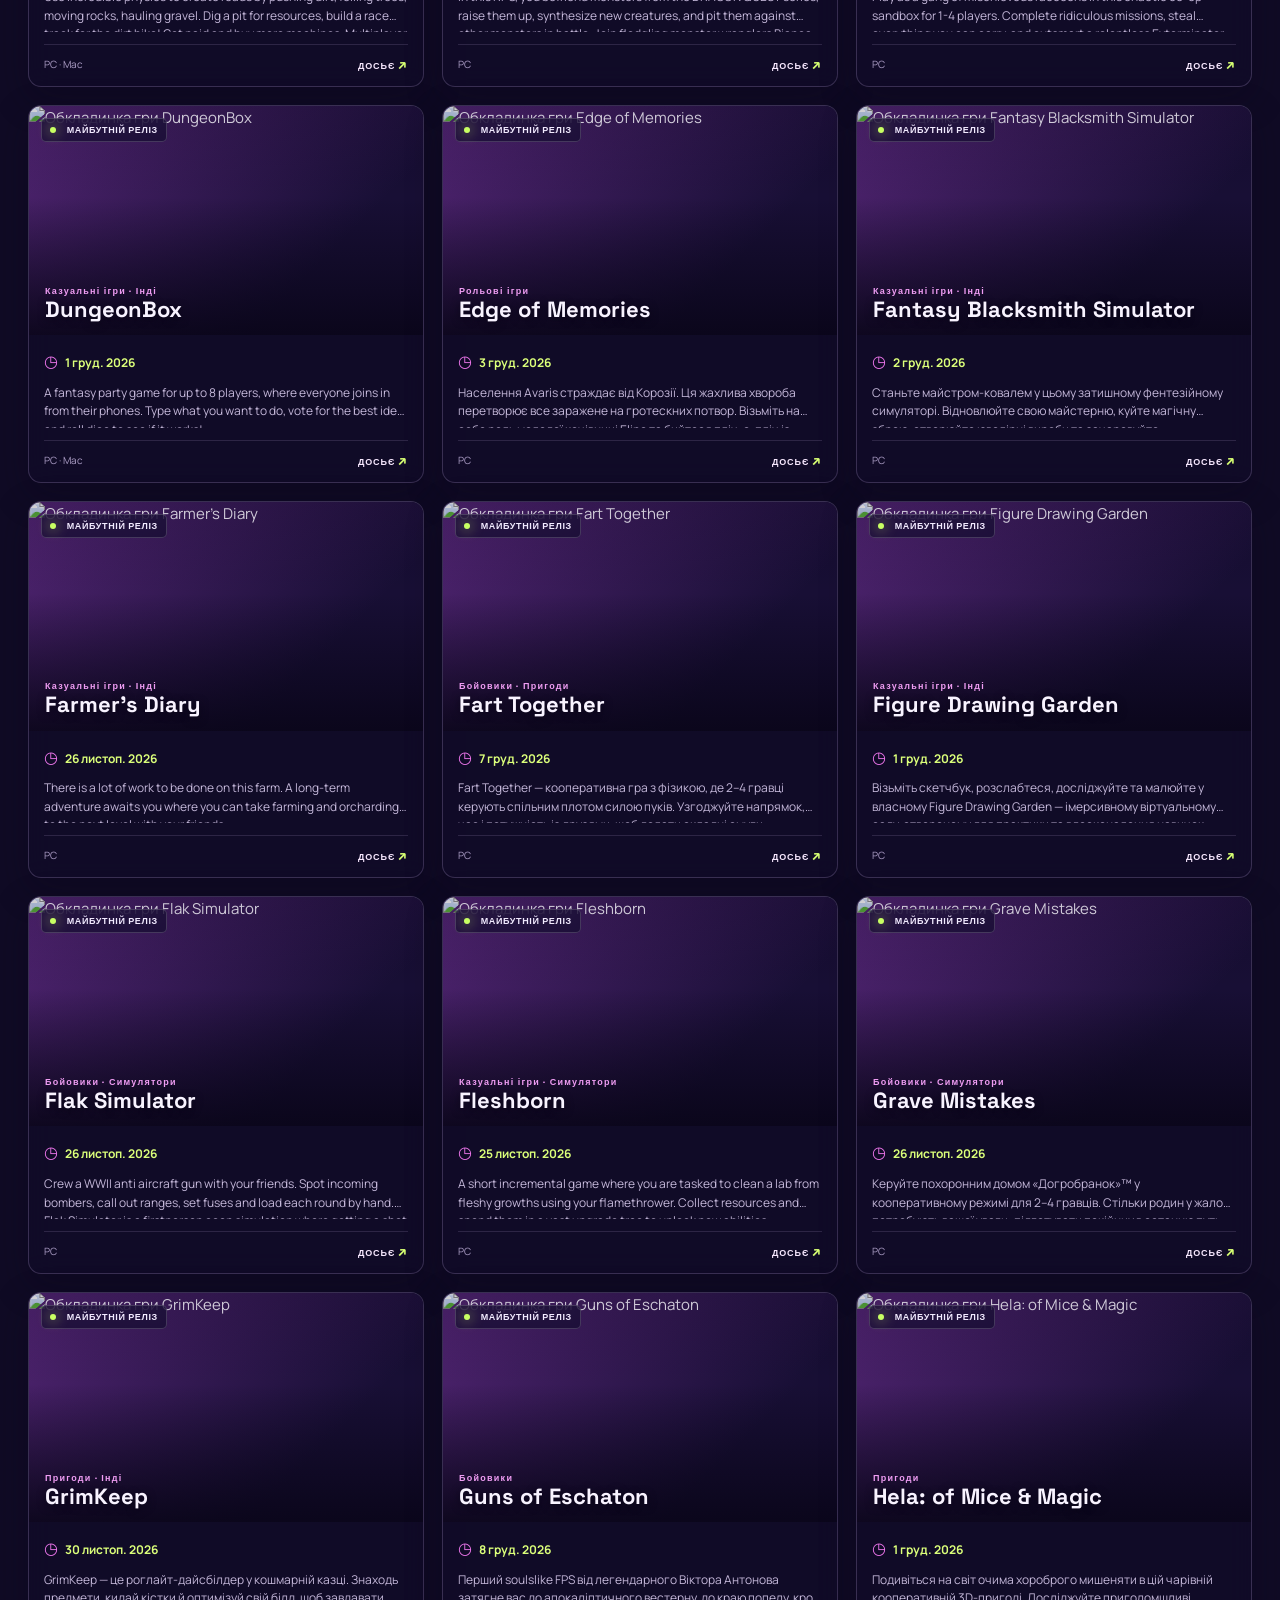
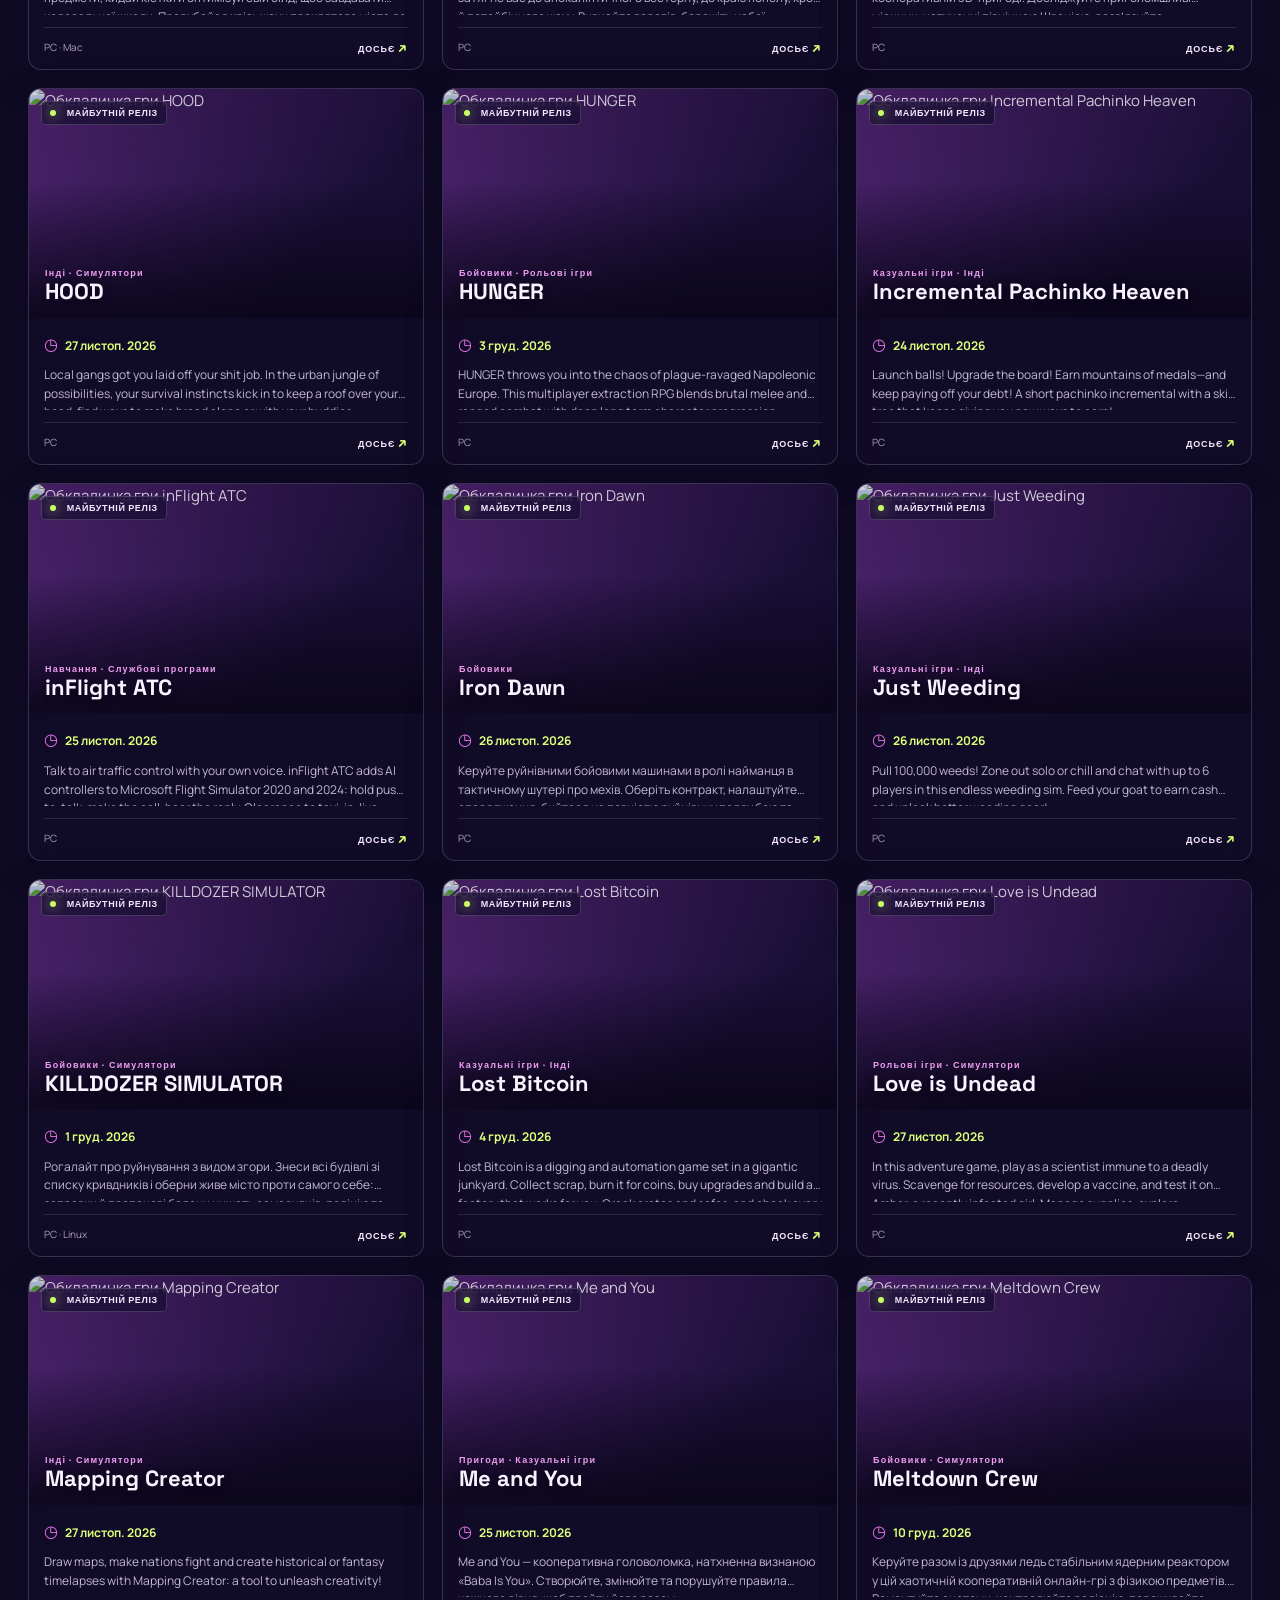
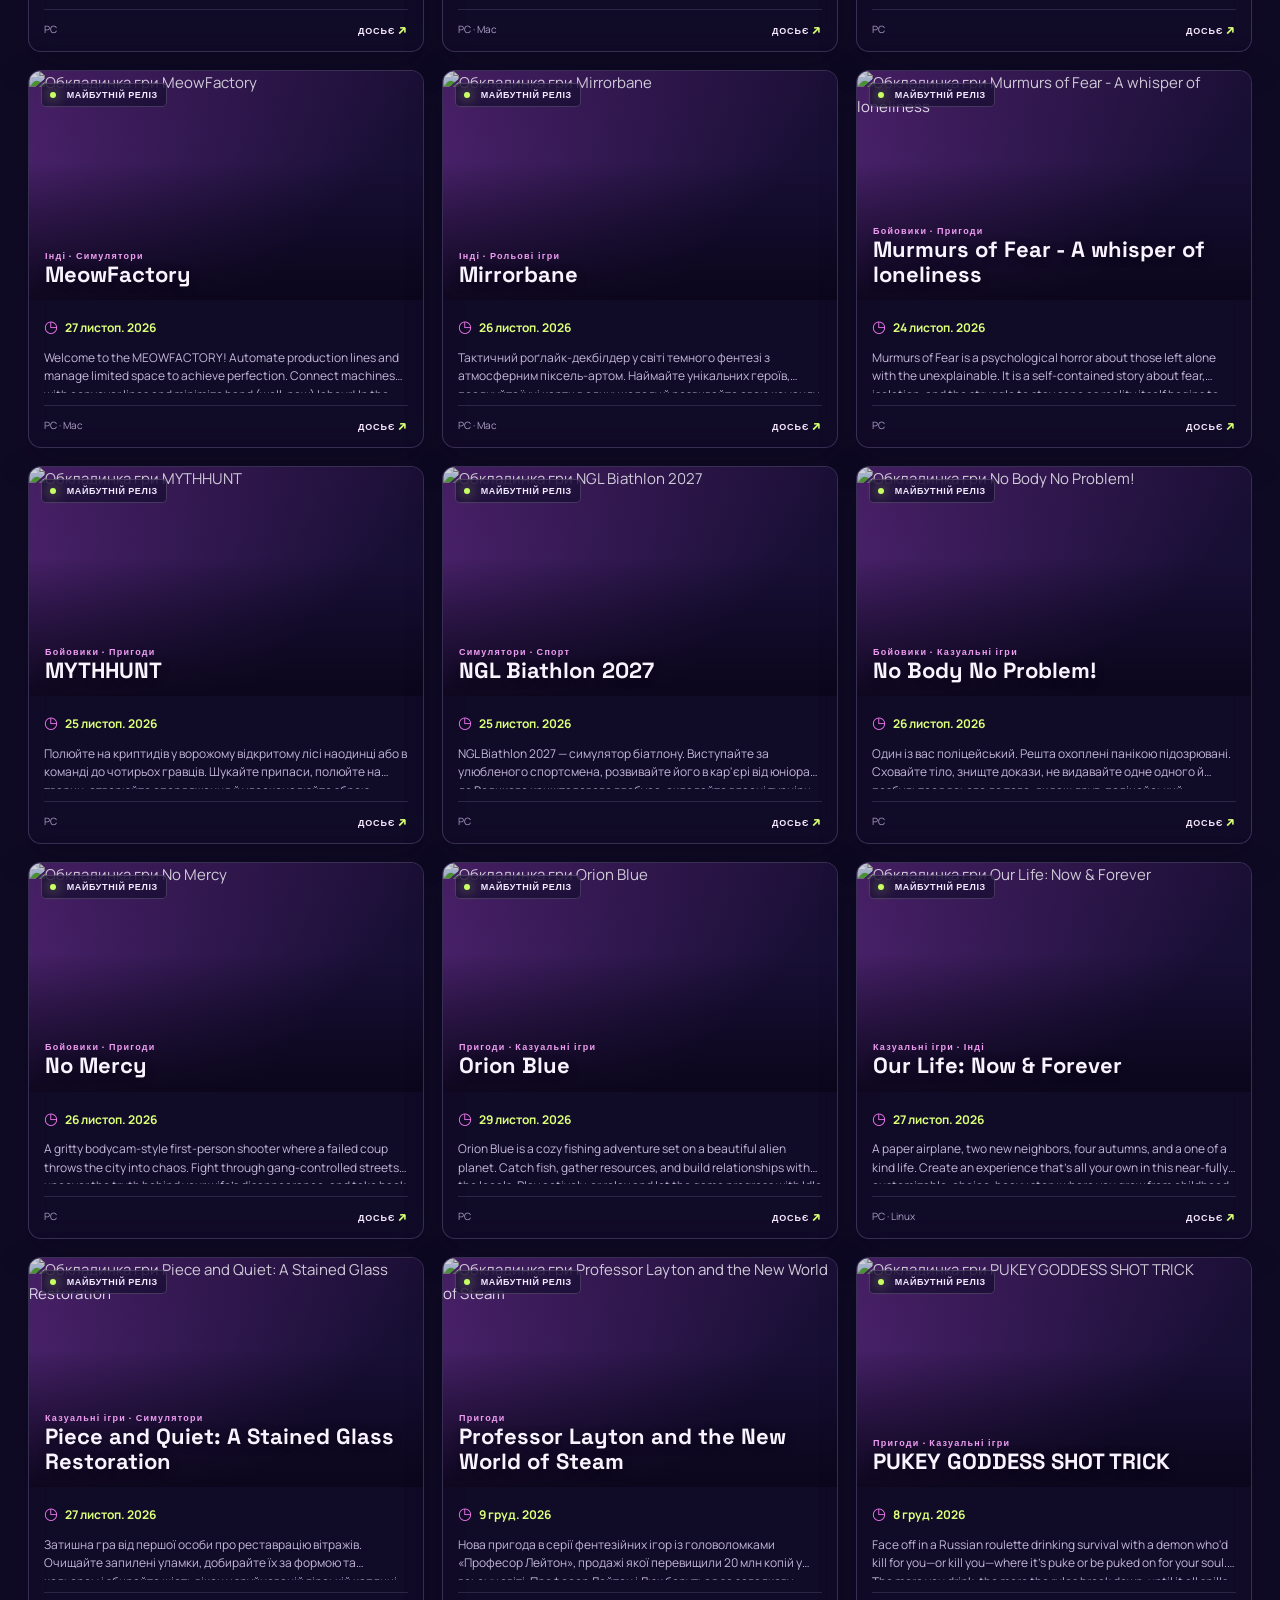
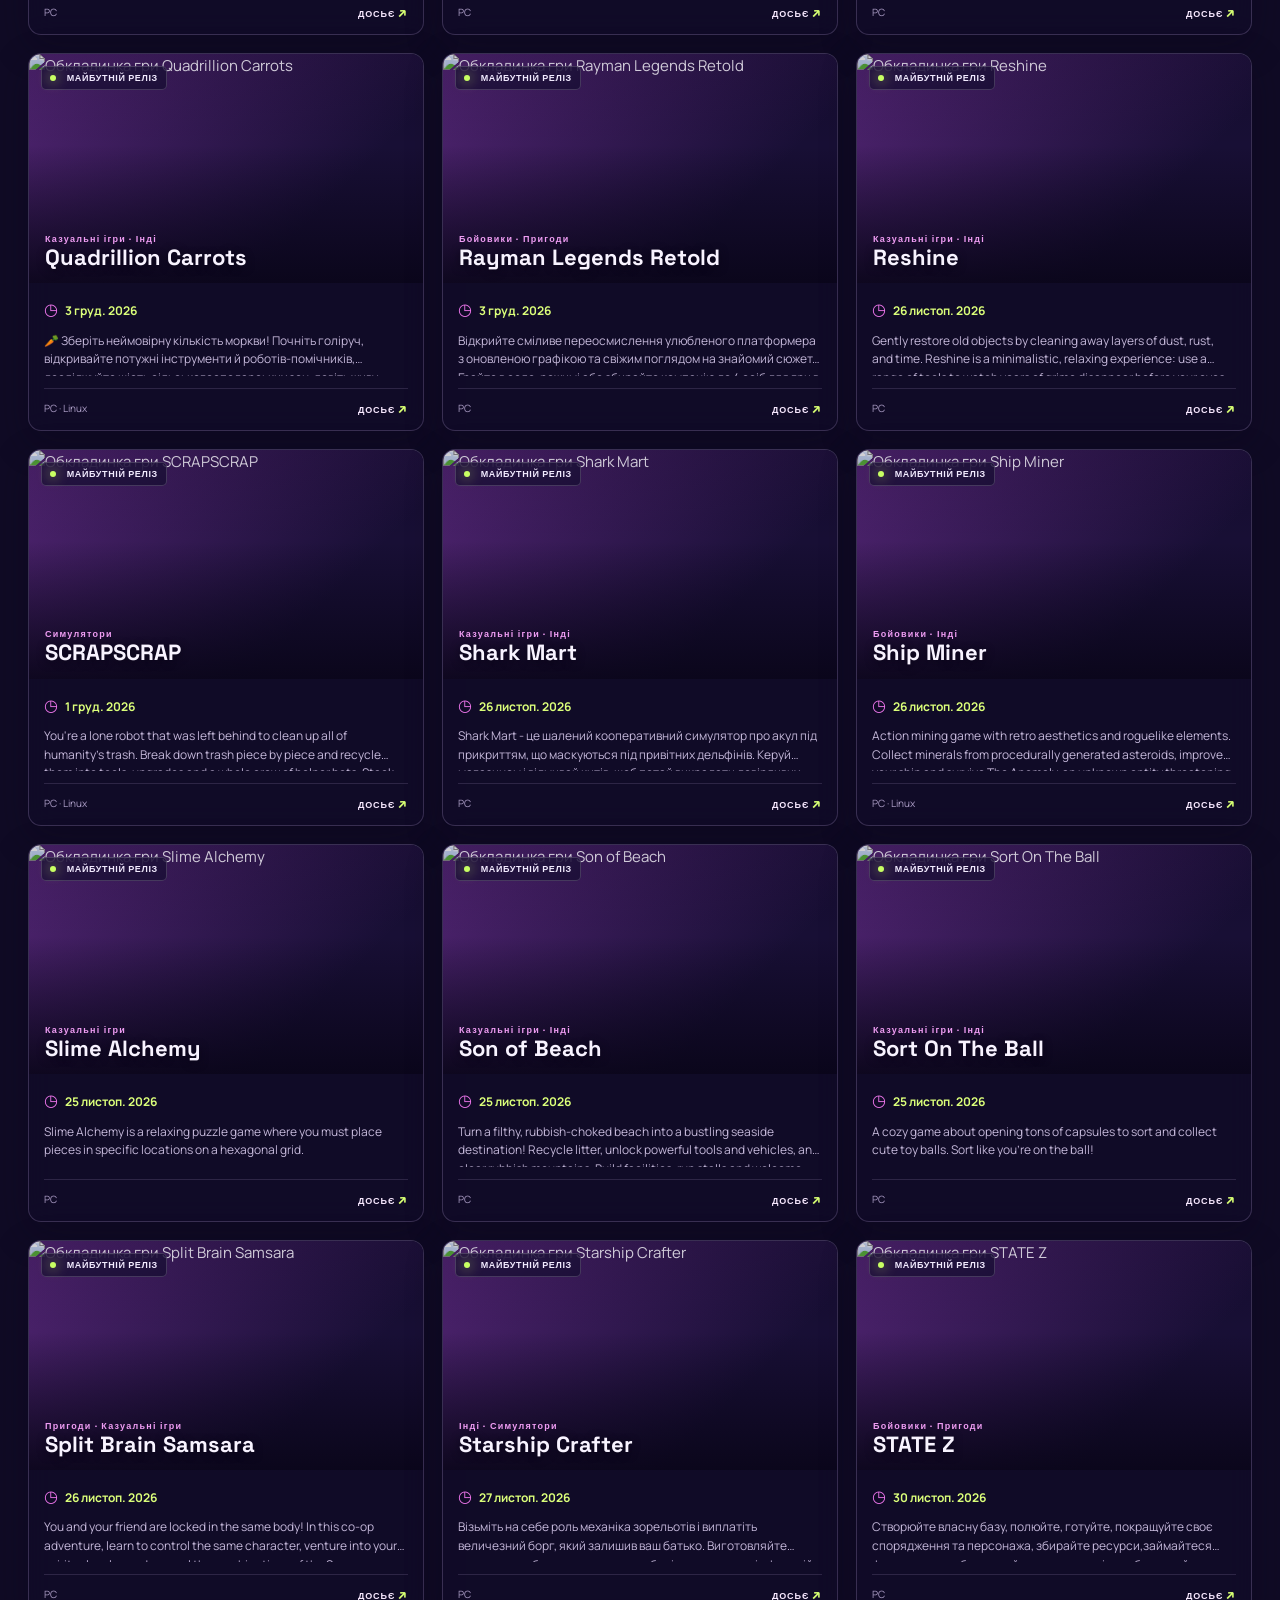
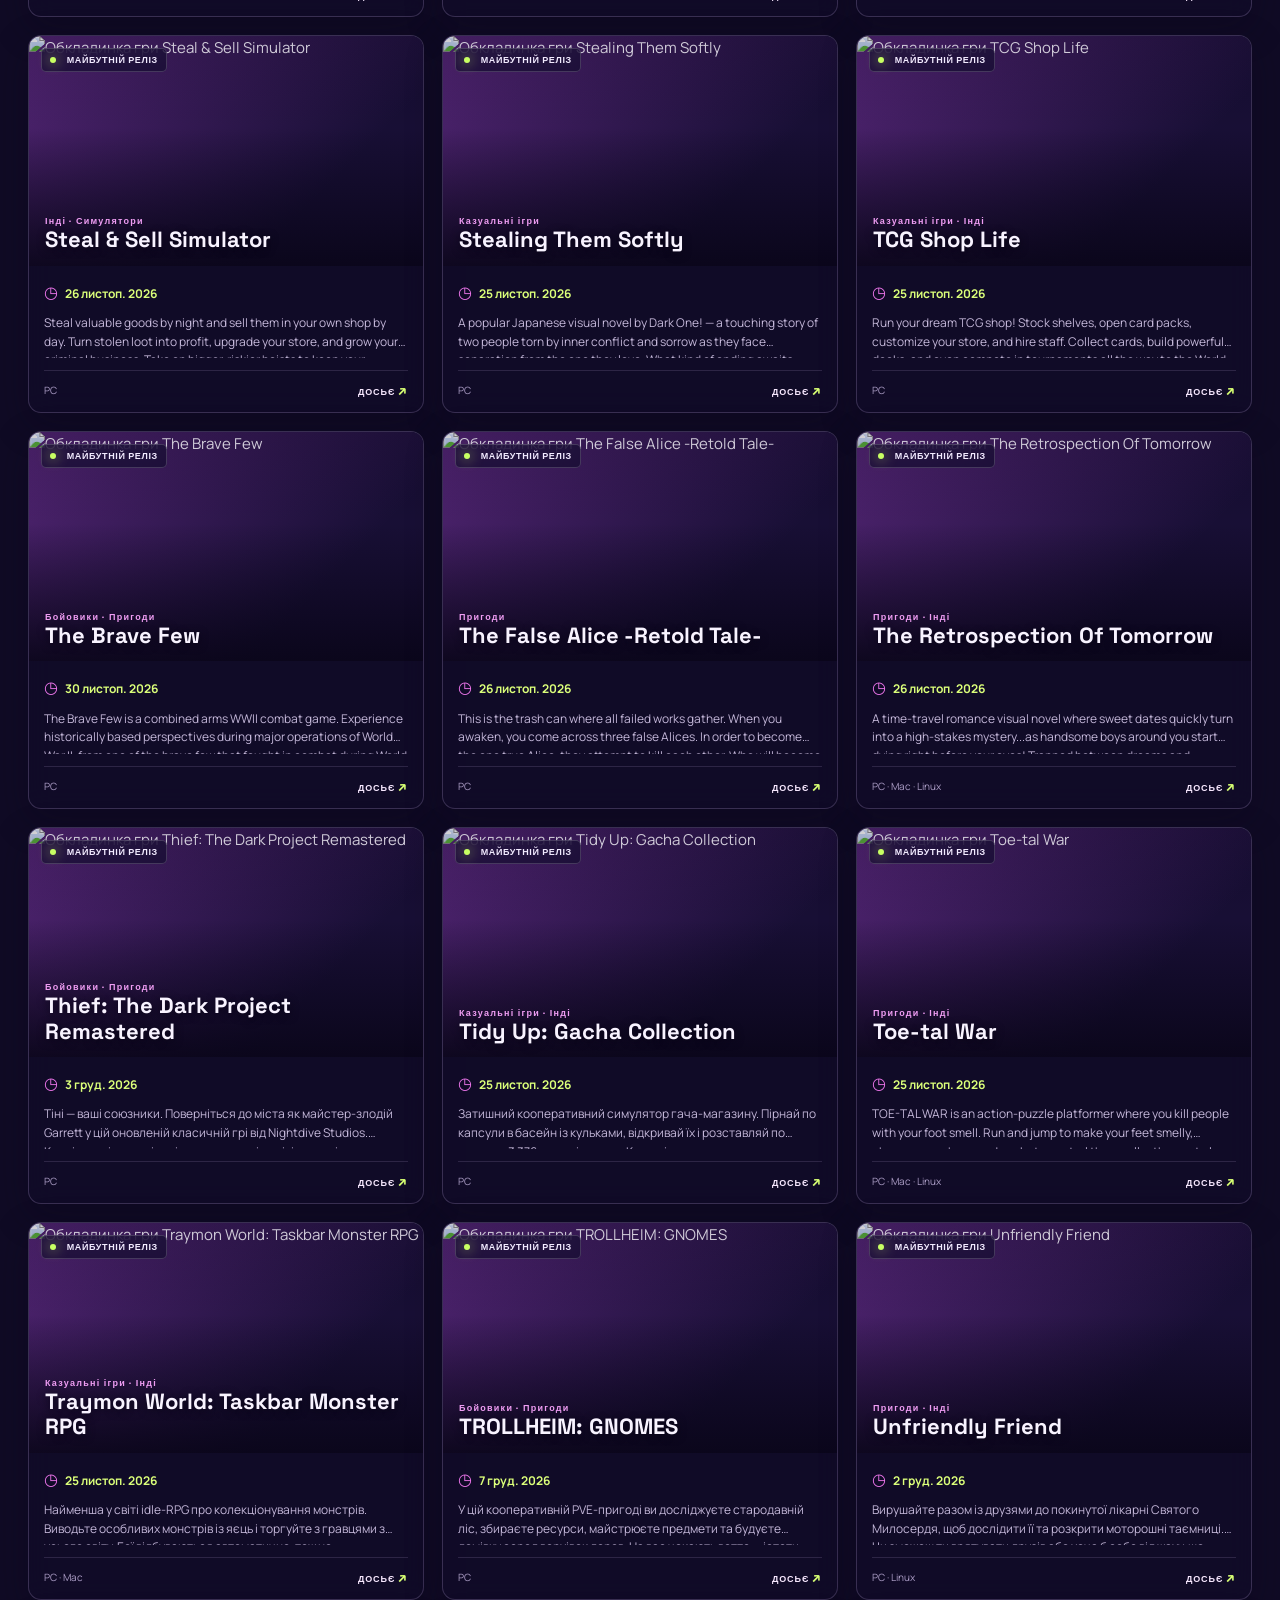
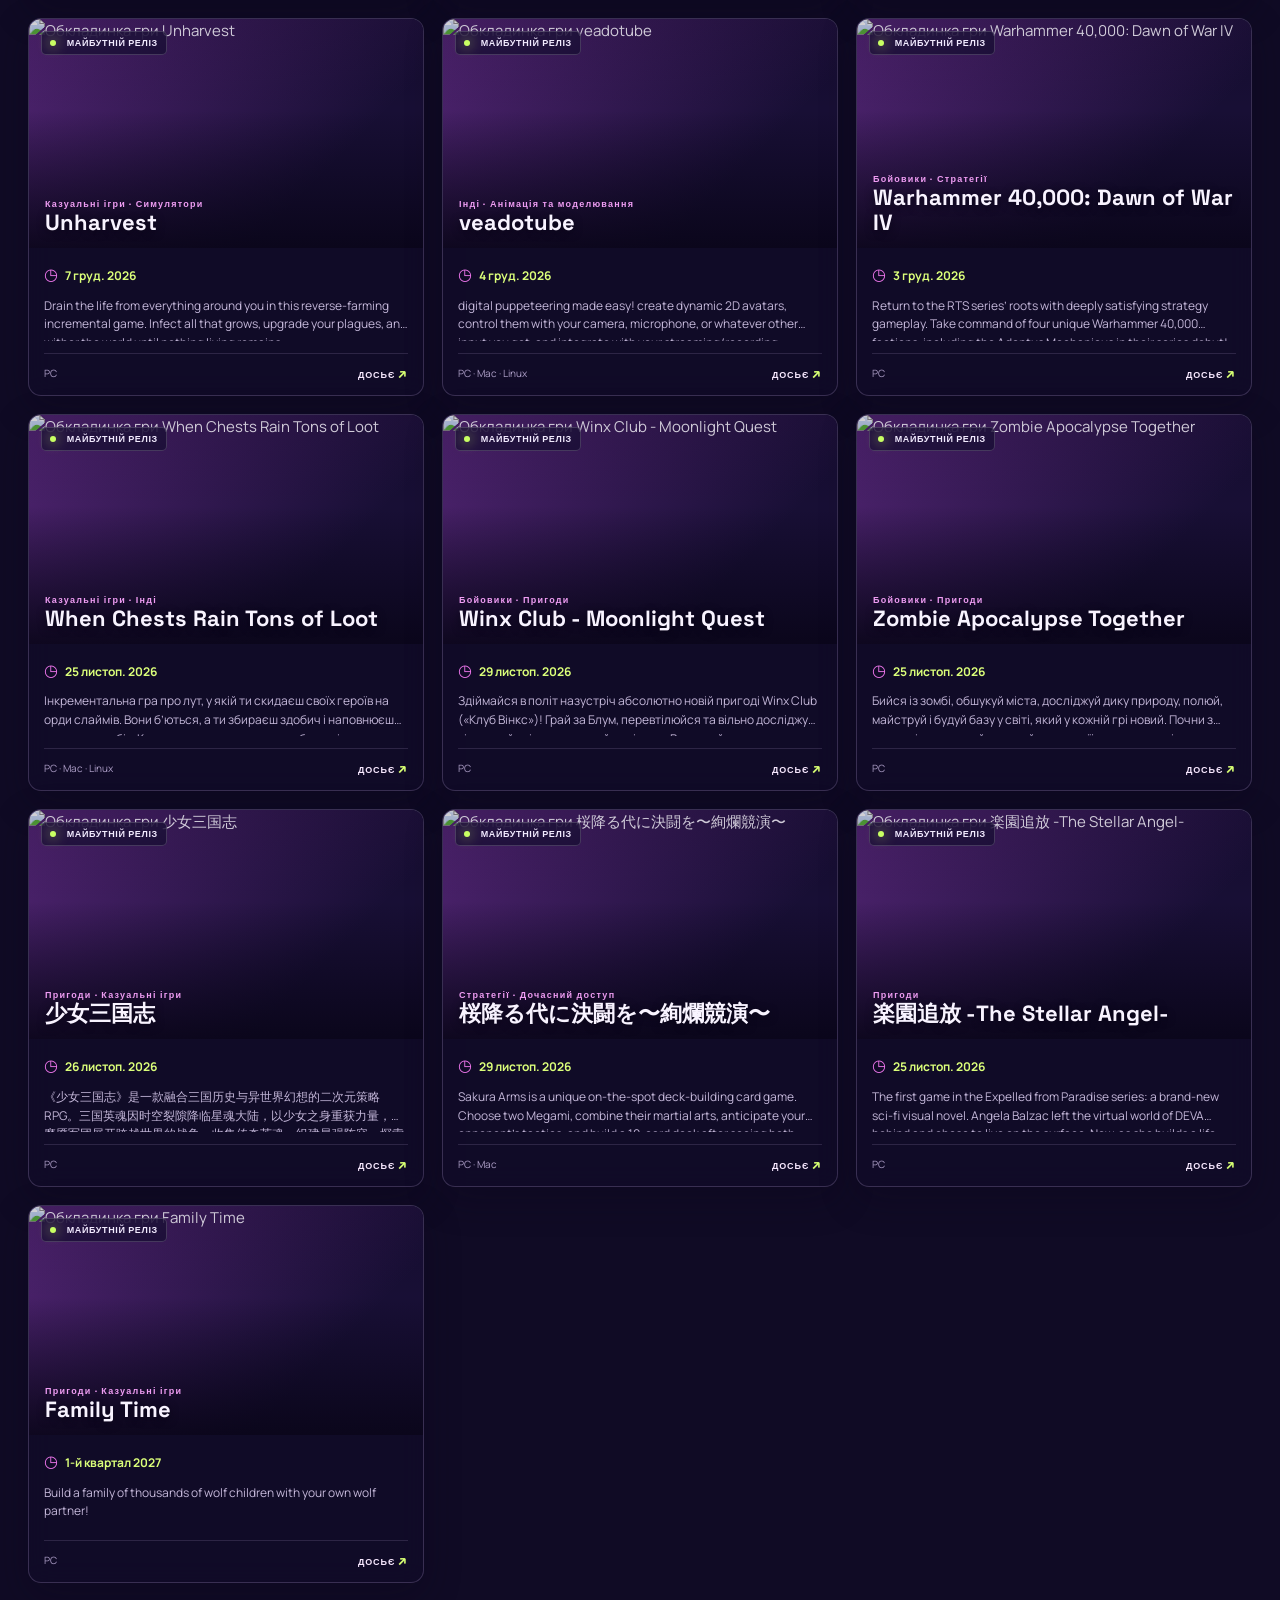
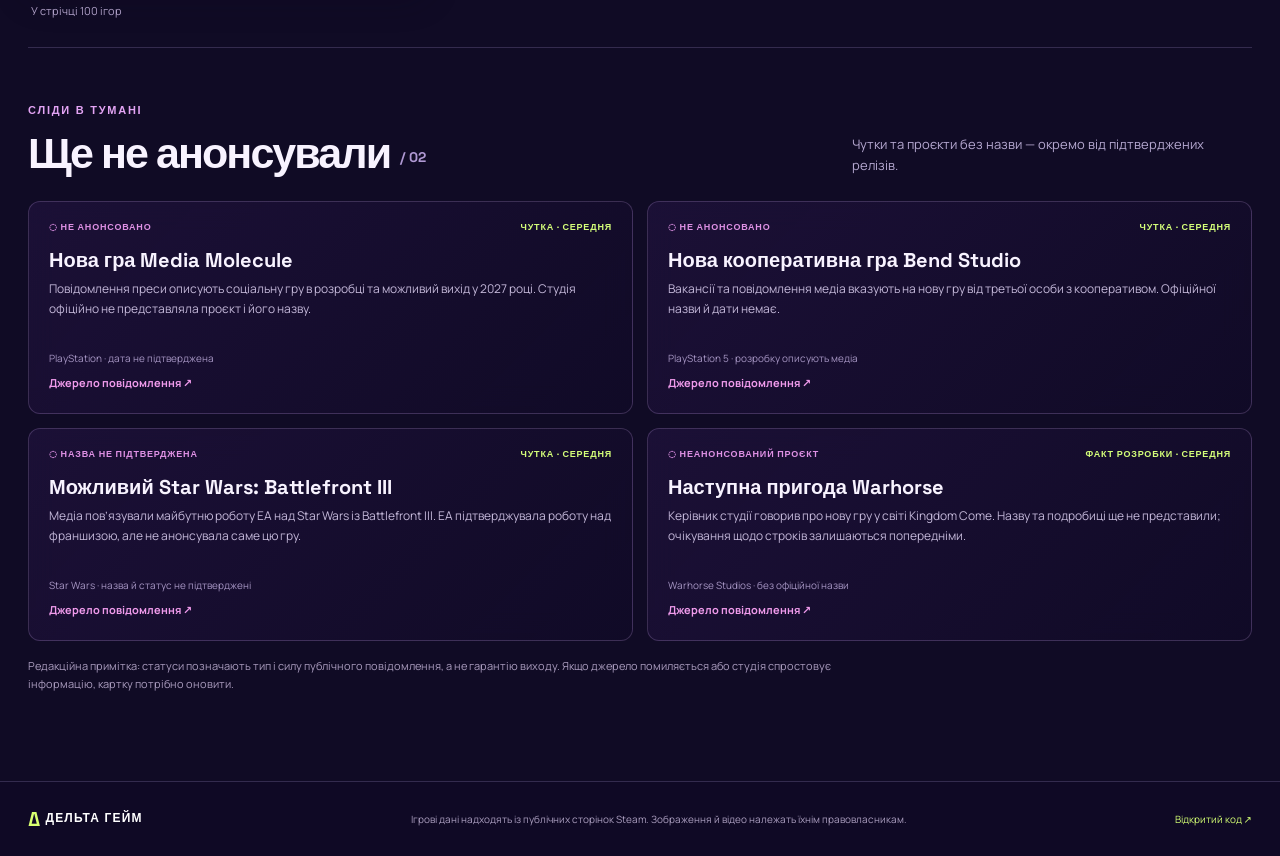
==== commit 4bbe89d6: "Show full game feed and exclude past releases" ====
--- a/index.html
+++ b/index.html
@@ -12,7 +12,7 @@
     <section class="hero-panel"><div class="hero-copy"><p class="kicker">ІГРОВИЙ ГОРИЗОНТ · ВИПУСК № 001</p><h1>Те, у що<br>гратимемо <em>далі.</em></h1><p class="feed-subtitle">Майбутні релізи в одній стрічці: офіційні сторінки, відео, скриншоти й дати — коли їх оголосили.</p><a class="hero-cta" href="#games">Гортати стрічку <span>↓</span></a></div><div class="hero-stat"><strong id="game-count">—</strong><span>МАЙБУТНІХ ІГОР</span><small id="catalog-proof">Звіряємо джерела…</small></div><div class="hero-orbit" aria-hidden="true"><span>Δ</span></div><div class="hero-caption">ПІДБІРКА<br><b>НОВИХ СВІТІВ</b></div></section>
     <section id="games" class="catalog-section"><div class="section-heading"><div><p class="kicker">ЗАРАЗ НА ГОРИЗОНТІ</p><h2>Стрічка релізів<span> / 01</span></h2></div><div id="update-note" class="update-note">Завантажуємо каталог…</div></div>
       <div class="feed-controls"><label class="feed-search"><span aria-hidden="true">⌕</span><input id="search" type="search" placeholder="Назва, студія, жанр…" aria-label="Пошук у майбутніх іграх"></label><label class="feed-filter"><span>СОРТУВАННЯ</span><select id="sort"><option value="date">Найближчий реліз</option><option value="new">Нещодавно перевірені</option><option value="name">За назвою</option></select></label></div>
-      <div id="feed" class="game-feed" aria-label="Майбутні ігри"></div><p id="visible-count" class="visible-count"></p><div id="empty" class="feed-empty" hidden>За цим запитом ігор не знайшлося. Спробуйте іншу назву або жанр.</div><div id="error" class="feed-empty" hidden><strong>Не вдалося оновити каталог.</strong><br>Останній збережений список лишається доступним після успішного оновлення джерел.</div><button class="load-more" id="load-more" hidden>Показати ще <span>↓</span></button>
+      <div id="feed" class="game-feed" aria-label="Майбутні ігри"></div><p id="visible-count" class="visible-count"></p><div id="empty" class="feed-empty" hidden>За цим запитом ігор не знайшлося. Спробуйте іншу назву або жанр.</div><div id="error" class="feed-empty" hidden><strong>Не вдалося оновити каталог.</strong><br>Останній збережений список лишається доступним після успішного оновлення джерел.</div>
     </section>
     <section id="rumors" class="rumor-section"><div class="section-heading"><div><p class="kicker">СЛІДИ В ТУМАНІ</p><h2>Ще не анонсували<span> / 02</span></h2></div><p>Чутки та проєкти без назви — окремо від підтверджених релізів.</p></div><div class="rumor-grid">
       <article class="rumor-card"><div class="rumor-top"><span>◌ НЕ АНОНСОВАНО</span><b>ЧУТКА · СЕРЕДНЯ</b></div><h3>Нова гра Media Molecule</h3><p>Повідомлення преси описують соціальну гру в розробці та можливий вихід у 2027 році. Студія офіційно не представляла проєкт і його назву.</p><div class="rumor-meta">PlayStation · дата не підтверджена</div><a href="https://www.pushsquare.com/news/2025/10/ps5-exclusive-from-dreams-dev-media-molecule-to-be-announced-and-released-in-2027-rumour" target="_blank" rel="noopener noreferrer">Джерело повідомлення ↗</a></article>
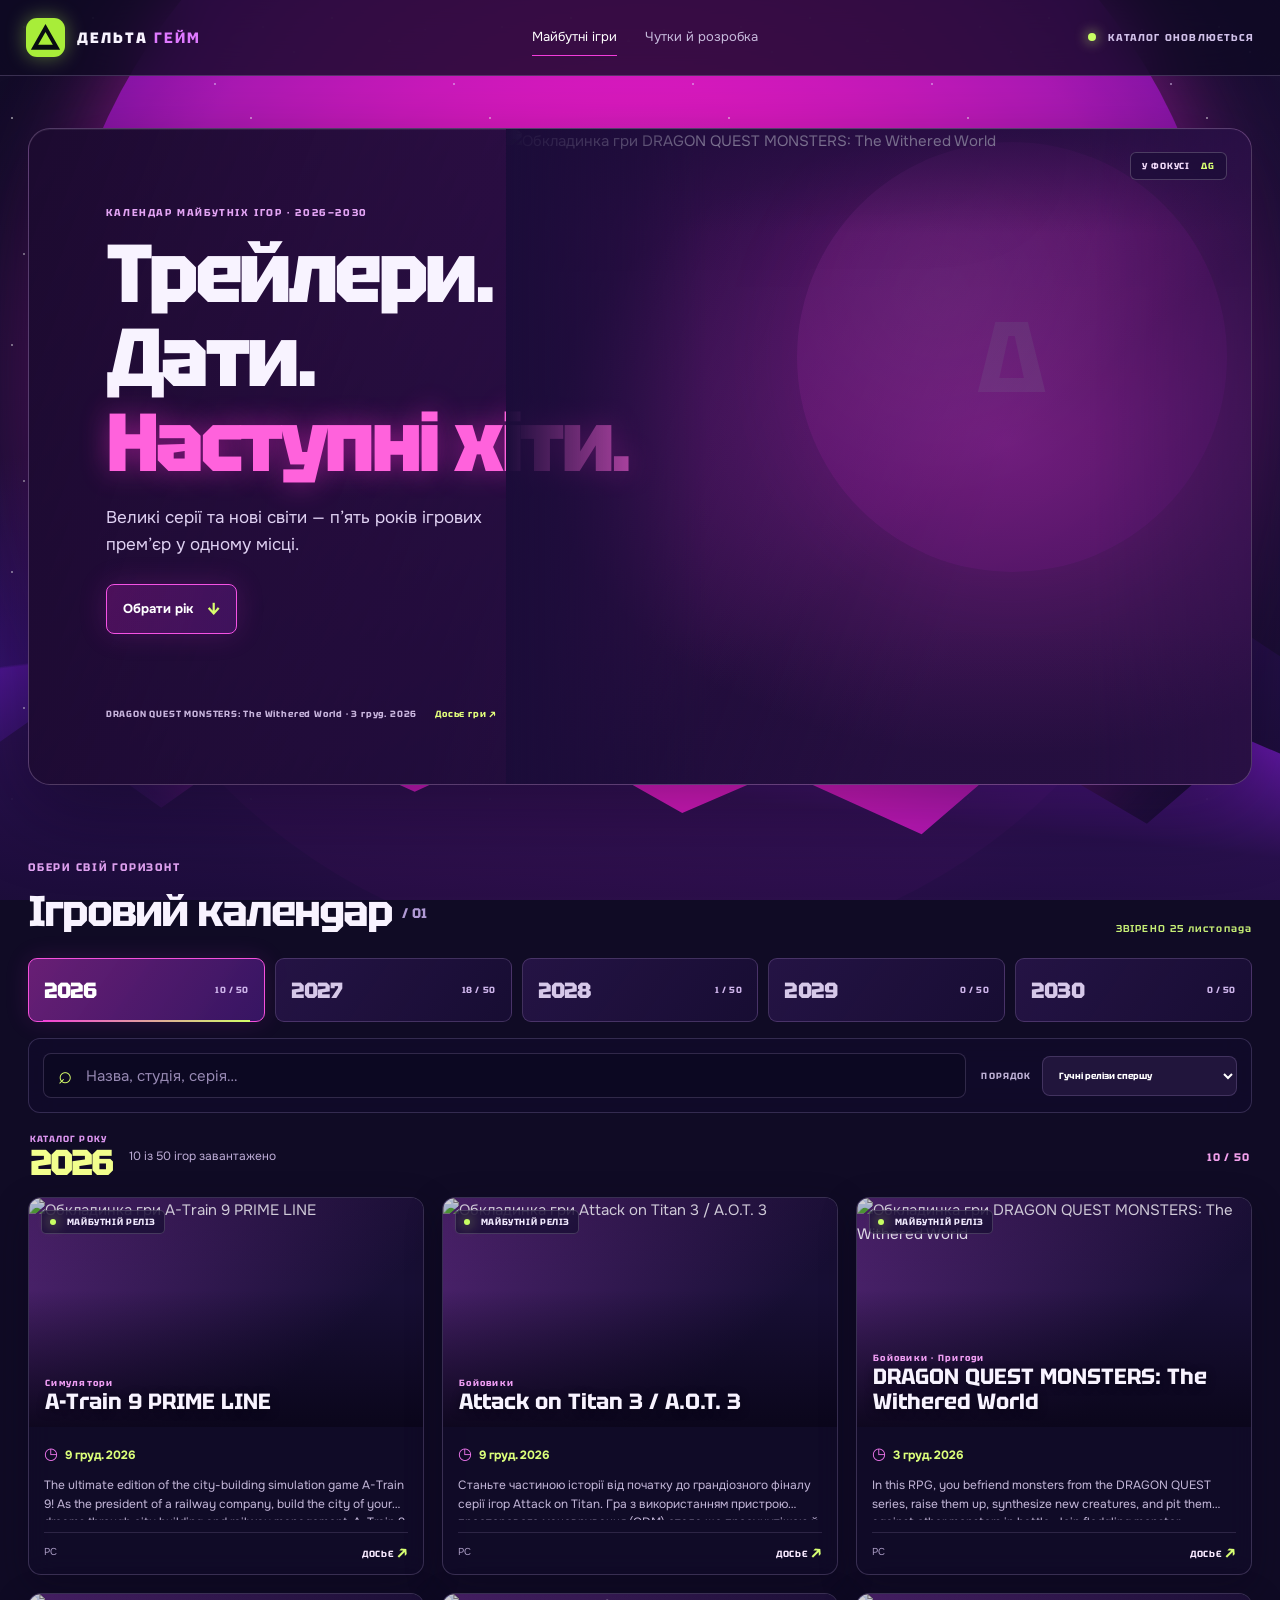
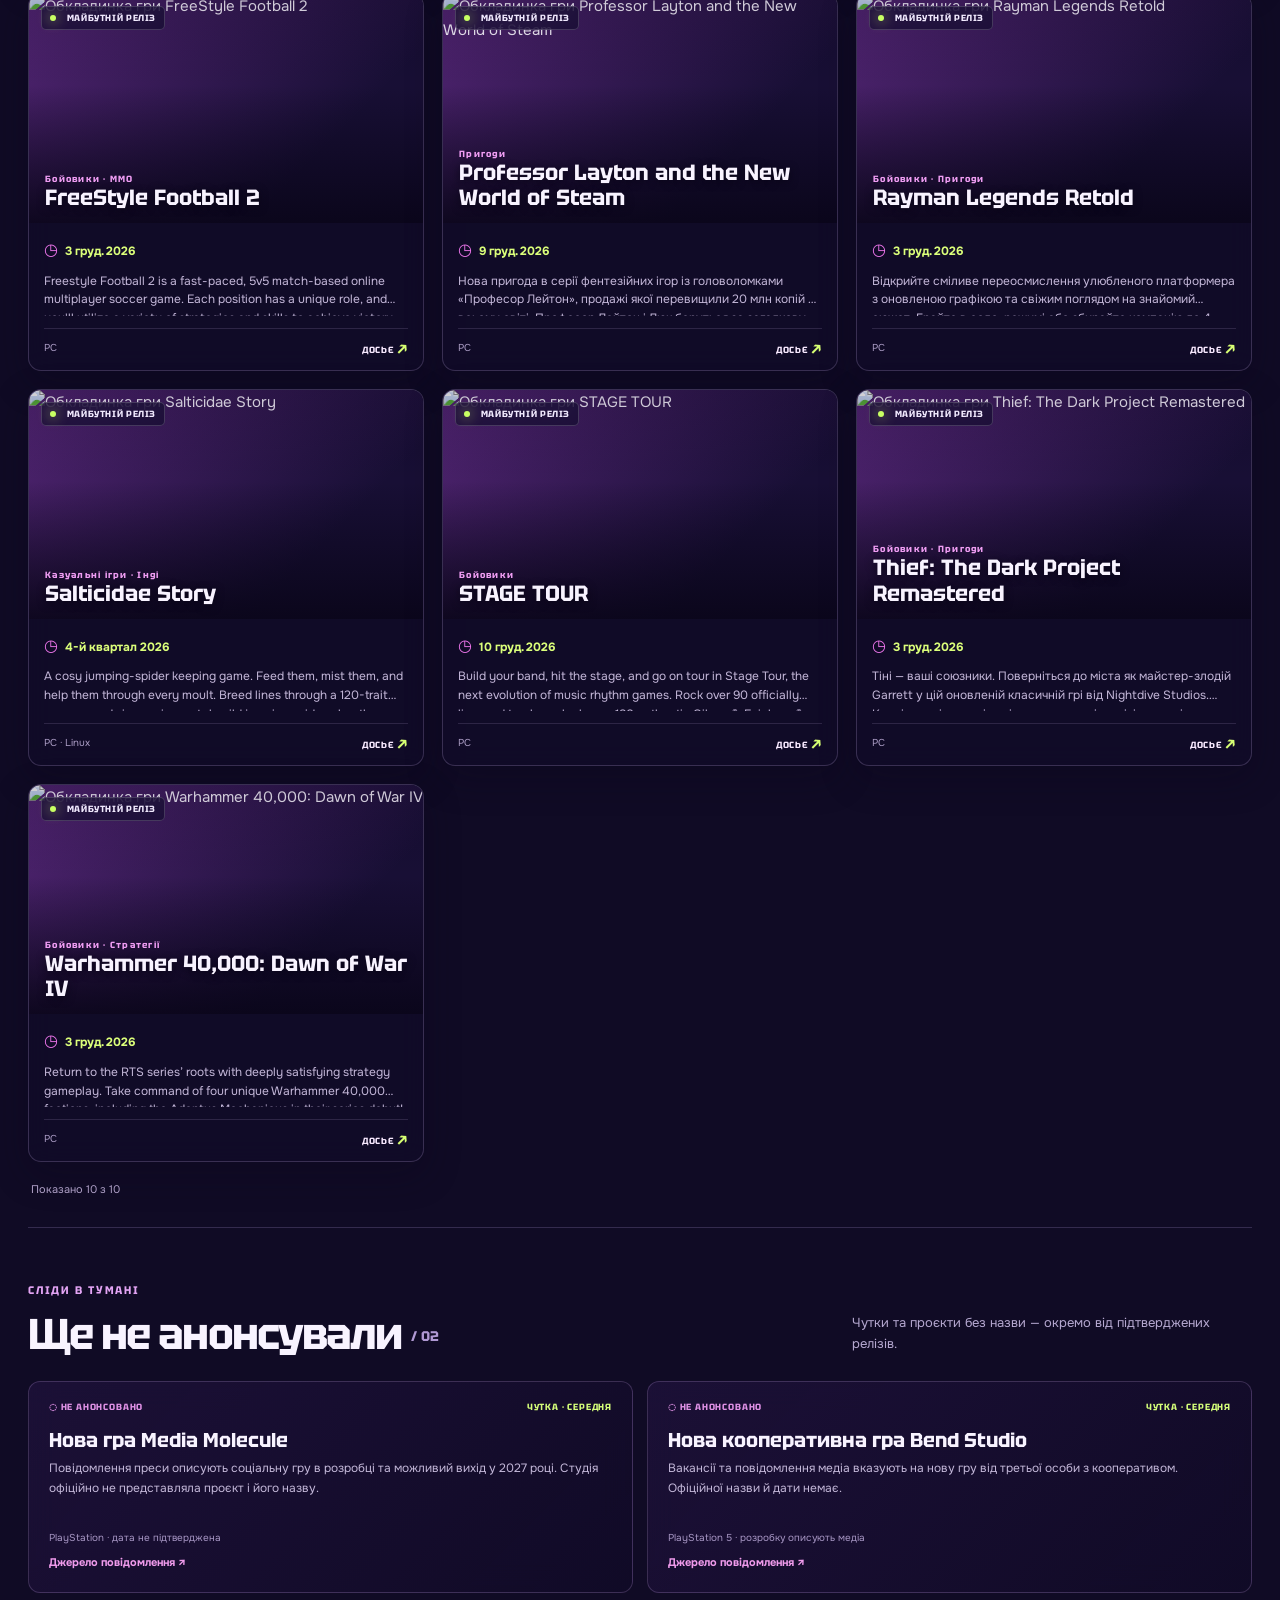
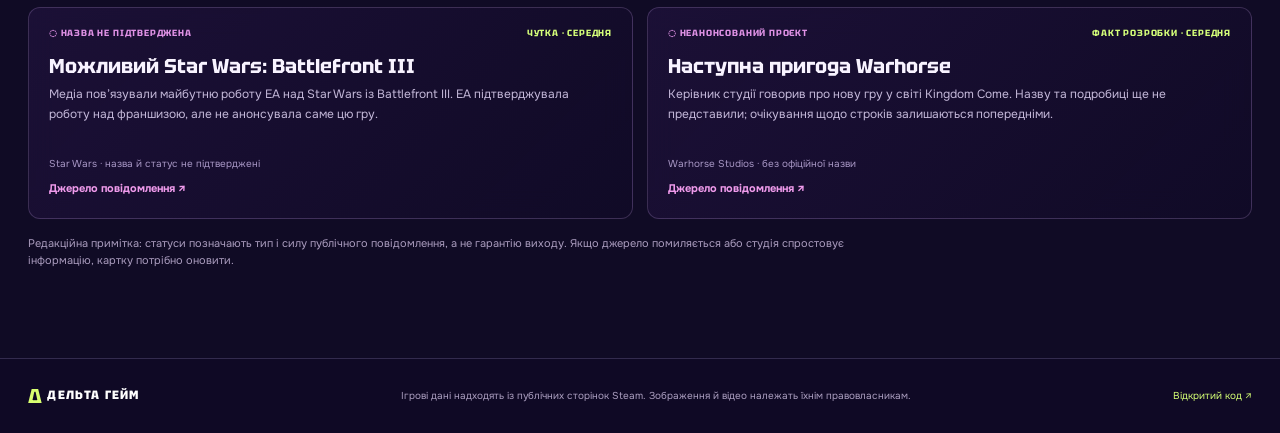
==== commit d9f3a03a: "Build 2026–2030 year catalogs and refine Delta Game" ====
--- a/index.html
+++ b/index.html
@@ -3,16 +3,18 @@
 <head>
   <meta charset="utf-8"><meta name="viewport" content="width=device-width, initial-scale=1">
   <meta name="theme-color" content="#100b25"><meta name="description" content="Дельта Гейм — стрічка зі 100 майбутніх відеоігор, трейлерами, скриншотами й перевіреними датами виходу.">
-  <title>Дельта Гейм — майбутні ігри</title><link rel="icon" href="assets/favicon.svg" type="image/svg+xml"><link rel="preconnect" href="https://cdn.akamai.steamstatic.com"><link rel="stylesheet" href="styles.css">
+  <title>Дельта Гейм — ігровий календар 2026–2030</title><link rel="icon" href="assets/favicon.svg" type="image/svg+xml"><link rel="preconnect" href="https://cdn.akamai.steamstatic.com"><link rel="stylesheet" href="styles.css?v=year-catalog-1">
 </head>
 <body class="feed-page">
   <div class="desktop-scene" aria-hidden="true"><div class="scene-orb"></div><div class="scene-ridge ridge-back"></div><div class="scene-ridge ridge-front"></div><div class="scene-stars"></div></div>
-  <header class="feed-header"><a class="delta-brand" href="./" aria-label="Дельта Гейм — головна"><span class="delta-symbol">Δ</span><span>ДЕЛЬТА <b>ГЕЙМ</b></span></a><nav class="main-nav"><a class="active" href="#games">Майбутні ігри</a><a href="#rumors">Чутки й розробка</a></nav><div class="header-state"><i></i> КАТАЛОГ ОНОВЛЮЄТЬСЯ</div></header>
+  <header class="feed-header"><a class="delta-brand" href="./" aria-label="Дельта Гейм — головна"><img src="assets/favicon.svg" alt="" class="brand-mark"><span>ДЕЛЬТА <b>ГЕЙМ</b></span></a><nav class="main-nav"><a class="active" href="#games">Майбутні ігри</a><a href="#rumors">Чутки й розробка</a></nav><div class="header-state"><i></i> КАТАЛОГ ОНОВЛЮЄТЬСЯ</div></header>
   <main class="feed-wrap">
-    <section class="hero-panel"><div class="hero-copy"><p class="kicker">ІГРОВИЙ ГОРИЗОНТ · ВИПУСК № 001</p><h1>Те, у що<br>гратимемо <em>далі.</em></h1><p class="feed-subtitle">Майбутні релізи в одній стрічці: офіційні сторінки, відео, скриншоти й дати — коли їх оголосили.</p><a class="hero-cta" href="#games">Гортати стрічку <span>↓</span></a></div><div class="hero-stat"><strong id="game-count">—</strong><span>МАЙБУТНІХ ІГОР</span><small id="catalog-proof">Звіряємо джерела…</small></div><div class="hero-orbit" aria-hidden="true"><span>Δ</span></div><div class="hero-caption">ПІДБІРКА<br><b>НОВИХ СВІТІВ</b></div></section>
-    <section id="games" class="catalog-section"><div class="section-heading"><div><p class="kicker">ЗАРАЗ НА ГОРИЗОНТІ</p><h2>Стрічка релізів<span> / 01</span></h2></div><div id="update-note" class="update-note">Завантажуємо каталог…</div></div>
-      <div class="feed-controls"><label class="feed-search"><span aria-hidden="true">⌕</span><input id="search" type="search" placeholder="Назва, студія, жанр…" aria-label="Пошук у майбутніх іграх"></label><label class="feed-filter"><span>СОРТУВАННЯ</span><select id="sort"><option value="date">Найближчий реліз</option><option value="new">Нещодавно перевірені</option><option value="name">За назвою</option></select></label></div>
-      <div id="feed" class="game-feed" aria-label="Майбутні ігри"></div><p id="visible-count" class="visible-count"></p><div id="empty" class="feed-empty" hidden>За цим запитом ігор не знайшлося. Спробуйте іншу назву або жанр.</div><div id="error" class="feed-empty" hidden><strong>Не вдалося оновити каталог.</strong><br>Останній збережений список лишається доступним після успішного оновлення джерел.</div>
+    <section id="feature" class="hero-panel"><div class="hero-copy"><p class="kicker">КАЛЕНДАР МАЙБУТНІХ ІГОР · 2026—2030</p><h1>Трейлери.<br>Дати.<br><em>Наступні хіти.</em></h1><p class="feed-subtitle">Великі серії та нові світи — п’ять років ігрових прем’єр у одному місці.</p><a id="hero-cta" class="hero-cta" href="#games">Обрати рік <span>↓</span></a><div class="hero-feature-meta"><span id="hero-release">ОБКЛАДИНКУ ВИБРАНОГО РЕЛІЗУ</span><a id="hero-game-link" href="#games">Відкрити гру ↗</a></div></div><div class="hero-art-wrap"><img id="hero-art" src="" alt="Обкладинка майбутньої гри" fetchpriority="high"><div class="hero-art-overlay"></div><span class="hero-art-label">У ФОКУСІ <b>ΔG</b></span></div><div class="hero-orbit" aria-hidden="true"><span>Δ</span></div></section>
+    <section id="games" class="catalog-section"><div class="section-heading"><div><p class="kicker">ОБЕРИ СВІЙ ГОРИЗОНТ</p><h2>Ігровий календар<span> / 01</span></h2></div><div id="update-note" class="update-note">Завантажуємо каталог…</div></div>
+      <div class="year-tabs" id="year-tabs" role="tablist" aria-label="Рік виходу"></div>
+      <div class="feed-controls"><label class="feed-search"><span aria-hidden="true">⌕</span><input id="search" type="search" placeholder="Назва, студія, серія…" aria-label="Пошук у каталозі"></label><label class="feed-filter"><span>ПОРЯДОК</span><select id="sort"><option value="priority">Гучні релізи спершу</option><option value="date">За датою</option><option value="name">За назвою</option></select></label></div>
+      <div class="year-intro"><div><span class="year-label">КАТАЛОГ РОКУ</span><h3 id="year-title">2026</h3></div><p id="year-summary">50 проєктів, від найочікуваніших до нових відкриттів</p><span id="year-count" class="year-count">50 / 50</span></div>
+      <div id="feed" class="game-feed" aria-label="Майбутні ігри"></div><p id="visible-count" class="visible-count"></p><div id="empty" class="feed-empty" hidden>За цим запитом ігор не знайшлося. Спробуйте іншу назву або жанр.</div><div id="error" class="feed-empty" hidden><strong>Не вдалося оновити каталог.</strong><br>Останній збережений список лишається доступним після успішного оновлення джерел.</div><button id="load-more" class="load-more" hidden>Завантажити ще <span>↓</span></button>
     </section>
     <section id="rumors" class="rumor-section"><div class="section-heading"><div><p class="kicker">СЛІДИ В ТУМАНІ</p><h2>Ще не анонсували<span> / 02</span></h2></div><p>Чутки та проєкти без назви — окремо від підтверджених релізів.</p></div><div class="rumor-grid">
       <article class="rumor-card"><div class="rumor-top"><span>◌ НЕ АНОНСОВАНО</span><b>ЧУТКА · СЕРЕДНЯ</b></div><h3>Нова гра Media Molecule</h3><p>Повідомлення преси описують соціальну гру в розробці та можливий вихід у 2027 році. Студія офіційно не представляла проєкт і його назву.</p><div class="rumor-meta">PlayStation · дата не підтверджена</div><a href="https://www.pushsquare.com/news/2025/10/ps5-exclusive-from-dreams-dev-media-molecule-to-be-announced-and-released-in-2027-rumour" target="_blank" rel="noopener noreferrer">Джерело повідомлення ↗</a></article>
@@ -22,5 +24,5 @@
     </div><p class="rumor-disclaimer">Редакційна примітка: статуси позначають тип і силу публічного повідомлення, а не гарантію виходу. Якщо джерело помиляється або студія спростовує інформацію, картку потрібно оновити.</p></section>
   </main>
   <footer class="feed-footer"><a class="footer-brand" href="./"><b>Δ</b> ДЕЛЬТА ГЕЙМ</a><span>Ігрові дані надходять із публічних сторінок Steam. Зображення й відео належать їхнім правовласникам.</span><a href="https://github.com/sparato66/deltaplay" target="_blank" rel="noopener">Відкритий код ↗</a></footer>
-  <script src="app.js?v=desktop-feed-1"></script>
+  <script src="app.js?v=year-catalog-1"></script>
 </body></html>
--- a/styles.css
+++ b/styles.css
@@ -1,5 +1,30 @@
-@import url('https://fonts.googleapis.com/css2?family=Manrope:wght@400;500;600;700;800&family=Space+Grotesk:wght@500;600;700&display=swap');
-:root{color-scheme:dark;--ink:#f8f3ff;--muted:#b5a8d0;--dim:#8575a7;--pink:#f33cdb;--pink2:#fe5dc8;--violet:#a68bff;--cyan:#64defc;--panel:rgba(19,12,43,.72);--line:rgba(208,183,255,.19);font-family:Manrope,system-ui,-apple-system,BlinkMacSystemFont,"Segoe UI",sans-serif}*{box-sizing:border-box}html{scroll-behavior:smooth;scroll-padding-top:84px}body{margin:0;min-height:100vh;background:#100b25;color:var(--ink);font-size:15px;line-height:1.6}a{color:inherit;text-decoration:none}button,input,select{font:inherit}.desktop-scene{position:fixed;z-index:-2;inset:0;overflow:hidden;background:radial-gradient(ellipse at 52% 103%,#d222ca 0,#7b20ae 15%,#2f1457 37%,transparent 65%),radial-gradient(ellipse at 5% 100%,#4914a0 0,transparent 35%),linear-gradient(168deg,#100b25 0%,#20103d 54%,#170d30 100%)}.desktop-scene:before,.desktop-scene:after{content:"";position:absolute;left:-5%;width:110%;height:55%;bottom:-21%;background:linear-gradient(173deg,transparent 12%,#521799 12.4%,#26104c 30%,#160b30 72%);clip-path:polygon(0 20%,7% 12%,14% 28%,23% 14%,30% 30%,40% 18%,47% 26%,57% 11%,66% 22%,76% 10%,84% 25%,93% 8%,100% 21%,100% 100%,0 100%);opacity:.82}.desktop-scene:after{bottom:-34%;height:59%;transform:scaleX(-1);background:linear-gradient(174deg,#d72cda 0,#7019ba 9%,#29104e 28%,#120a2a 72%);opacity:.94}.scene-orb{position:absolute;width:min(92vw,1280px);height:min(92vw,1280px);left:50%;top:41%;transform:translate(-50%,-50%);border-radius:50%;background:radial-gradient(circle at 50% 57%,#ff49db 0,#f21bd0 39%,#bd1bc4 61%,#7711a8 79%,rgba(111,23,163,0) 80%);filter:drop-shadow(0 0 50px #f524d890);opacity:.9}.scene-stars{position:absolute;inset:0;background-image:radial-gradient(1.3px 1.3px at 10% 12%,#fff 98%,transparent),radial-gradient(1px 1px at 23% 23%,#ddd2ff 98%,transparent),radial-gradient(1px 1px at 78% 13%,#fff 98%,transparent),radial-gradient(1px 1px at 90% 37%,#e6d9ff 98%,transparent),radial-gradient(1.4px 1.4px at 63% 18%,#fff 98%,transparent),radial-gradient(1px 1px at 39% 8%,#eee 98%,transparent),radial-gradient(1px 1px at 5% 52%,#fff 98%,transparent);background-size:239px 227px;opacity:.45}.feed-header{height:76px;position:sticky;top:0;z-index:10;display:flex;align-items:center;justify-content:space-between;padding:0 max(26px,calc((100vw - 1320px)/2));border-bottom:1px solid rgba(226,201,255,.2);background:rgba(15,9,35,.78);backdrop-filter:blur(24px)}.delta-brand{display:inline-flex;align-items:center;gap:12px;font:800 15px 'Space Grotesk',sans-serif;letter-spacing:.14em}.delta-brand b{color:#df79ff}.delta-symbol{color:#c7ff61;font-size:35px;line-height:1}.main-nav{display:flex;gap:28px;color:#c8bcdd;font-size:13px}.main-nav a{padding:8px 0;border-bottom:1px solid transparent}.main-nav a:hover,.main-nav a.active{color:white;border-color:var(--pink)}.header-state{font:700 10px 'Space Grotesk',sans-serif;letter-spacing:.12em;color:#d1c1e9}.header-state i,.status-pill i{display:inline-block;width:8px;height:8px;border-radius:50%;background:#c8ff63;margin-right:8px;box-shadow:0 0 13px #d4ff71}.feed-wrap{width:min(1300px,100%);margin:auto;padding:52px 28px 88px}.hero-panel{min-height:478px;position:relative;display:flex;align-items:center;justify-content:space-between;overflow:hidden;padding:56px 7%;border:1px solid rgba(241,210,255,.24);border-radius:24px;background:linear-gradient(100deg,rgba(14,8,32,.85),rgba(28,10,52,.4) 62%,rgba(41,13,71,.25));box-shadow:0 24px 80px #09051766,inset 0 1px #fff1;backdrop-filter:blur(10px)}.hero-copy{position:relative;z-index:2;max-width:580px}.kicker{margin:0 0 13px;color:#e3a4f4;font:700 11px 'Space Grotesk',sans-serif;letter-spacing:.16em}.hero-copy h1{font:700 clamp(48px,7.7vw,90px)/.99 'Space Grotesk',sans-serif;letter-spacing:-.065em;margin:0}.hero-copy h1 em{font-style:normal;color:#ef50df;text-shadow:0 0 35px #f923cf66}.feed-subtitle{max-width:490px;color:#c5b9dd;font-size:16px;margin:19px 0 23px}.hero-cta{display:inline-flex;align-items:center;gap:14px;padding:10px 16px;border-radius:8px;border:1px solid #e94bd8;color:white;background:#871ea974;font-weight:700;font-size:13px}.hero-cta span{font-size:18px;color:#d9ff6d}.hero-stat{position:absolute;z-index:1;right:9%;bottom:60px;display:flex;flex-direction:column;align-items:flex-end;text-shadow:0 2px 18px #170d37}.hero-stat strong{font:700 clamp(60px,8vw,100px)/.9 'Space Grotesk',sans-serif;color:#e6ff72}.hero-stat span{font:700 11px 'Space Grotesk',sans-serif;letter-spacing:.18em;margin-top:11px}.hero-stat small{font-size:11px;color:#d4c4e9;margin-top:6px}.hero-orbit{position:absolute;right:6%;top:-125px;width:440px;height:440px;border-radius:50%;display:grid;place-items:center;color:#ffb2f2;font:700 120px 'Space Grotesk',sans-serif;background:radial-gradient(circle at 34% 35%,#ff71ea,#e423d5 53%,#9915bd);box-shadow:0 0 100px #ff26d180;opacity:.52}.hero-orbit span{mix-blend-mode:screen}.hero-caption{position:absolute;right:4%;top:22px;color:#f6d5ff8c;text-align:right;font:700 9px/1.45 'Space Grotesk',sans-serif;letter-spacing:.16em}.catalog-section,.rumor-section{padding-top:75px}.section-heading{display:flex;align-items:end;justify-content:space-between;gap:24px;margin-bottom:23px}.section-heading h2{margin:0;font:700 clamp(28px,4vw,43px)/1.12 'Space Grotesk',sans-serif;letter-spacing:-.045em}.section-heading h2 span{color:#b099d4;font-size:14px;letter-spacing:0;vertical-align:middle;margin-left:6px}.section-heading>p{max-width:400px;color:var(--muted);font-size:13px;margin:0 0 3px}.update-note{font:600 10px 'Space Grotesk',sans-serif;letter-spacing:.11em;color:#c7ef76;white-space:nowrap}.feed-controls{display:flex;align-items:center;gap:15px;padding:14px;margin-bottom:20px;border:1px solid var(--line);border-radius:12px;background:rgba(18,11,43,.7);backdrop-filter:blur(12px)}.feed-search{height:45px;display:flex;align-items:center;gap:12px;flex:1;padding:0 14px;border:1px solid rgba(215,186,255,.18);border-radius:8px;color:#d8ff6c;background:rgba(5,5,20,.27)}.feed-search span{font-size:24px}.feed-search input{width:100%;border:0;outline:0;color:white;background:none}.feed-search input::placeholder{color:#9789b3}.feed-filter{display:flex;align-items:center;gap:11px;color:#bdb0d4;font:700 9px 'Space Grotesk',sans-serif;letter-spacing:.12em}.feed-filter select{min-width:195px;padding:12px;color:#fff;border:1px solid rgba(215,186,255,.18);border-radius:8px;background:#21153c}.game-feed{display:grid;grid-template-columns:repeat(3,minmax(0,1fr));gap:18px}.game-card{overflow:hidden;border:1px solid rgba(219,192,255,.2);border-radius:13px;background:rgba(18,12,41,.82);box-shadow:0 12px 36px #0b061b55;backdrop-filter:blur(12px);transition:transform .2s,border-color .2s,box-shadow .2s}.game-card:hover{transform:translateY(-4px);border-color:#ec59df99;box-shadow:0 18px 42px #d21bb433}.game-art{position:relative;display:block;aspect-ratio:1.72;background:linear-gradient(135deg,hsl(var(--card-hue,275) 52% 30%),#180f35 72%);overflow:hidden}.game-art>img{width:100%;height:100%;object-fit:cover;transition:transform .35s}.game-card:hover .game-art>img{transform:scale(1.045)}.art-fallback{position:absolute;inset:0;display:grid;place-items:center;color:#ffffff28;font:700 110px 'Space Grotesk',sans-serif}.art-scrim{position:absolute;inset:0;background:linear-gradient(180deg,rgba(10,4,26,.2),transparent 40%,rgba(9,5,24,.88))}.status-pill{position:absolute;top:12px;left:12px;padding:5px 8px;border:1px solid #ffffff2c;border-radius:5px;background:#150d31b8;color:#f2ebff;font:700 9px 'Space Grotesk',sans-serif;letter-spacing:.07em;backdrop-filter:blur(10px)}.status-pill i{width:6px;height:6px}.art-copy{position:absolute;left:16px;right:15px;bottom:13px;display:flex;flex-direction:column}.art-copy small{color:#ef9df3;font:700 9px 'Space Grotesk',sans-serif;letter-spacing:.14em}.art-copy strong{font:700 22px/1.15 'Space Grotesk',sans-serif;text-shadow:0 2px 9px #090516}.game-copy{padding:14px 15px 13px}.release-date{color:#dbff7a;font-size:12px;font-weight:700}.release-date span{color:#ef77ed;margin-right:7px;font-size:16px}.game-copy>p{height:44px;margin:9px 0 12px;color:#c4b8d9;font-size:12px;line-height:1.55;display:-webkit-box;-webkit-line-clamp:2;-webkit-box-orient:vertical;overflow:hidden}.card-meta{display:flex;justify-content:space-between;align-items:center;gap:10px;padding-top:10px;border-top:1px solid rgba(221,198,255,.14);color:#ad9fc7;font-size:10px}.card-meta>a{color:#f8e9ff;font:700 9px 'Space Grotesk',sans-serif;letter-spacing:.1em}.card-meta>a b{color:#d7ff73;font-size:14px}.visible-count{margin:19px 3px 0;color:#b9a9d1;font-size:11px}.feed-empty{text-align:center;padding:52px 10px;color:#c9bddc}.load-more{display:block;margin:28px auto 0;padding:12px 22px;border:1px solid #cf57d2;border-radius:8px;color:white;background:rgba(108,24,133,.48);font-weight:700;cursor:pointer}.load-more:hover{background:#8d25a3}.load-more span{color:#d8ff77;margin-left:7px}.rumor-section{margin-top:28px;padding-top:55px;border-top:1px solid var(--line)}.rumor-grid{display:grid;grid-template-columns:repeat(2,minmax(0,1fr));gap:14px}.rumor-card{padding:19px 20px;border:1px solid rgba(226,183,255,.2);border-radius:12px;background:linear-gradient(135deg,rgba(29,17,57,.88),rgba(17,11,39,.83));backdrop-filter:blur(14px)}.rumor-top{display:flex;justify-content:space-between;gap:12px;color:#df91e5;font:700 9px 'Space Grotesk',sans-serif;letter-spacing:.09em}.rumor-top b{color:#d5ff7a}.rumor-card h3{margin:15px 0 7px;font:700 20px/1.2 'Space Grotesk',sans-serif}.rumor-card p{margin:0;color:#c4b8d9;font-size:12px;line-height:1.65;min-height:59px}.rumor-meta{padding-top:12px;color:#a796c4;font-size:10px}.rumor-card>a{display:inline-block;margin-top:8px;color:#f09bec;font-size:11px;font-weight:700}.rumor-disclaimer{max-width:850px;color:#aa9cbe;font-size:11px;margin:16px 0 0}.feed-footer{display:flex;align-items:center;justify-content:space-between;gap:22px;padding:24px max(28px,calc((100vw - 1300px)/2));border-top:1px solid var(--line);background:#100a26a8;color:#ab9ebf;font-size:10px}.footer-brand{font:800 12px 'Space Grotesk',sans-serif;letter-spacing:.1em;color:white;white-space:nowrap}.footer-brand b{font-size:20px;color:#d8ff70;vertical-align:middle}.feed-footer>a:last-child{color:#d4ff74;white-space:nowrap}.back-link{font-size:13px;color:#e7d6fb}.detail-wrap{width:min(1160px,100%);margin:auto;padding:48px 28px 95px}.detail-hero{min-height:340px;display:flex;align-items:end;padding:38px;border:1px solid var(--line);border-radius:18px;background-position:center;background-size:cover;position:relative;overflow:hidden}.detail-hero:before{content:"";position:absolute;inset:0;background:linear-gradient(90deg,#130a2aee,#130a2a75),linear-gradient(0deg,#130a2aee,transparent)}.detail-hero>*{position:relative}.detail-hero h1{font:700 clamp(36px,6vw,68px)/1 'Space Grotesk',sans-serif;margin:8px 0 15px}.detail-layout{display:grid;grid-template-columns:minmax(0,1.6fr) minmax(260px,.8fr);gap:25px;margin-top:24px}.detail-main,.facts{padding:22px;border:1px solid var(--line);border-radius:13px;background:rgba(17,10,40,.84);backdrop-filter:blur(12px)}.detail-main h2{font:700 21px 'Space Grotesk',sans-serif}.detail-main p{color:#d0c4e1}.detail-trailer{width:100%;aspect-ratio:16/9;border:0;border-radius:8px;background:#080612}.screenshots{display:grid;grid-template-columns:repeat(2,minmax(0,1fr));gap:9px}.screenshots img{width:100%;height:160px;object-fit:cover;border-radius:7px}.detail-poster{width:100%;border-radius:8px;aspect-ratio:1.8;object-fit:cover}.facts dl{margin:16px 0}.facts dl div{padding:10px 0;border-bottom:1px solid var(--line)}.facts dt{color:#c19bd9;font:700 9px 'Space Grotesk',sans-serif;letter-spacing:.12em}.facts dd{margin:4px 0 0;font-size:13px}.store-link,.video-link{display:block;margin-top:15px;padding:12px;border:1px solid #da55dc;border-radius:7px;text-align:center;color:white;background:#751b9470;font-weight:700;font-size:12px}.video-link{border-color:#8571c8;background:#25194a}.game-links{display:flex;flex-wrap:wrap;gap:9px}.game-links a{display:inline-block;color:#f09bec;font-size:12px;font-weight:700}.feed-page [hidden]{display:none!important}
+@import url('https://fonts.googleapis.com/css2?family=Onest:wght@400;500;600;700;800&family=Tektur:wght@400;500;600;700;800;900&display=swap');
+:root{color-scheme:dark;--ink:#f8f3ff;--muted:#b5a8d0;--dim:#8575a7;--pink:#f33cdb;--pink2:#fe5dc8;--violet:#a68bff;--cyan:#64defc;--panel:rgba(19,12,43,.72);--line:rgba(208,183,255,.19);font-family:Onest,system-ui,-apple-system,BlinkMacSystemFont,"Segoe UI",sans-serif}*{box-sizing:border-box}html{scroll-behavior:smooth;scroll-padding-top:84px}body{margin:0;min-height:100vh;background:#100b25;color:var(--ink);font-size:15px;line-height:1.6}a{color:inherit;text-decoration:none}button,input,select{font:inherit}.desktop-scene{position:fixed;z-index:-2;inset:0;overflow:hidden;background:radial-gradient(ellipse at 52% 103%,#d222ca 0,#7b20ae 15%,#2f1457 37%,transparent 65%),radial-gradient(ellipse at 5% 100%,#4914a0 0,transparent 35%),linear-gradient(168deg,#100b25 0%,#20103d 54%,#170d30 100%)}.desktop-scene:before,.desktop-scene:after{content:"";position:absolute;left:-5%;width:110%;height:55%;bottom:-21%;background:linear-gradient(173deg,transparent 12%,#521799 12.4%,#26104c 30%,#160b30 72%);clip-path:polygon(0 20%,7% 12%,14% 28%,23% 14%,30% 30%,40% 18%,47% 26%,57% 11%,66% 22%,76% 10%,84% 25%,93% 8%,100% 21%,100% 100%,0 100%);opacity:.82}.desktop-scene:after{bottom:-34%;height:59%;transform:scaleX(-1);background:linear-gradient(174deg,#d72cda 0,#7019ba 9%,#29104e 28%,#120a2a 72%);opacity:.94}.scene-orb{position:absolute;width:min(92vw,1280px);height:min(92vw,1280px);left:50%;top:41%;transform:translate(-50%,-50%);border-radius:50%;background:radial-gradient(circle at 50% 57%,#ff49db 0,#f21bd0 39%,#bd1bc4 61%,#7711a8 79%,rgba(111,23,163,0) 80%);filter:drop-shadow(0 0 50px #f524d890);opacity:.9}.scene-stars{position:absolute;inset:0;background-image:radial-gradient(1.3px 1.3px at 10% 12%,#fff 98%,transparent),radial-gradient(1px 1px at 23% 23%,#ddd2ff 98%,transparent),radial-gradient(1px 1px at 78% 13%,#fff 98%,transparent),radial-gradient(1px 1px at 90% 37%,#e6d9ff 98%,transparent),radial-gradient(1.4px 1.4px at 63% 18%,#fff 98%,transparent),radial-gradient(1px 1px at 39% 8%,#eee 98%,transparent),radial-gradient(1px 1px at 5% 52%,#fff 98%,transparent);background-size:239px 227px;opacity:.45}.feed-header{height:76px;position:sticky;top:0;z-index:10;display:flex;align-items:center;justify-content:space-between;padding:0 max(26px,calc((100vw - 1320px)/2));border-bottom:1px solid rgba(226,201,255,.2);background:rgba(15,9,35,.78);backdrop-filter:blur(24px)}.delta-brand{display:inline-flex;align-items:center;gap:12px;font:800 15px 'Tektur',sans-serif;letter-spacing:.14em}.delta-brand b{color:#df79ff}.delta-symbol{color:#c7ff61;font-size:35px;line-height:1}.main-nav{display:flex;gap:28px;color:#c8bcdd;font-size:13px}.main-nav a{padding:8px 0;border-bottom:1px solid transparent}.main-nav a:hover,.main-nav a.active{color:white;border-color:var(--pink)}.header-state{font:700 10px 'Tektur',sans-serif;letter-spacing:.12em;color:#d1c1e9}.header-state i,.status-pill i{display:inline-block;width:8px;height:8px;border-radius:50%;background:#c8ff63;margin-right:8px;box-shadow:0 0 13px #d4ff71}.feed-wrap{width:min(1300px,100%);margin:auto;padding:52px 28px 88px}.hero-panel{min-height:478px;position:relative;display:flex;align-items:center;justify-content:space-between;overflow:hidden;padding:56px 7%;border:1px solid rgba(241,210,255,.24);border-radius:24px;background:linear-gradient(100deg,rgba(14,8,32,.85),rgba(28,10,52,.4) 62%,rgba(41,13,71,.25));box-shadow:0 24px 80px #09051766,inset 0 1px #fff1;backdrop-filter:blur(10px)}.hero-copy{position:relative;z-index:2;max-width:580px}.kicker{margin:0 0 13px;color:#e3a4f4;font:700 11px 'Tektur',sans-serif;letter-spacing:.16em}.hero-copy h1{font:700 clamp(48px,7.7vw,90px)/.99 'Tektur',sans-serif;letter-spacing:-.065em;margin:0}.hero-copy h1 em{font-style:normal;color:#ef50df;text-shadow:0 0 35px #f923cf66}.feed-subtitle{max-width:490px;color:#c5b9dd;font-size:16px;margin:19px 0 23px}.hero-cta{display:inline-flex;align-items:center;gap:14px;padding:10px 16px;border-radius:8px;border:1px solid #e94bd8;color:white;background:#871ea974;font-weight:700;font-size:13px}.hero-cta span{font-size:18px;color:#d9ff6d}.hero-stat{position:absolute;z-index:1;right:9%;bottom:60px;display:flex;flex-direction:column;align-items:flex-end;text-shadow:0 2px 18px #170d37}.hero-stat strong{font:700 clamp(60px,8vw,100px)/.9 'Tektur',sans-serif;color:#e6ff72}.hero-stat span{font:700 11px 'Tektur',sans-serif;letter-spacing:.18em;margin-top:11px}.hero-stat small{font-size:11px;color:#d4c4e9;margin-top:6px}.hero-orbit{position:absolute;right:6%;top:-125px;width:440px;height:440px;border-radius:50%;display:grid;place-items:center;color:#ffb2f2;font:700 120px 'Tektur',sans-serif;background:radial-gradient(circle at 34% 35%,#ff71ea,#e423d5 53%,#9915bd);box-shadow:0 0 100px #ff26d180;opacity:.52}.hero-orbit span{mix-blend-mode:screen}.hero-caption{position:absolute;right:4%;top:22px;color:#f6d5ff8c;text-align:right;font:700 9px/1.45 'Tektur',sans-serif;letter-spacing:.16em}.catalog-section,.rumor-section{padding-top:75px}.section-heading{display:flex;align-items:end;justify-content:space-between;gap:24px;margin-bottom:23px}.section-heading h2{margin:0;font:700 clamp(28px,4vw,43px)/1.12 'Tektur',sans-serif;letter-spacing:-.045em}.section-heading h2 span{color:#b099d4;font-size:14px;letter-spacing:0;vertical-align:middle;margin-left:6px}.section-heading>p{max-width:400px;color:var(--muted);font-size:13px;margin:0 0 3px}.update-note{font:600 10px 'Tektur',sans-serif;letter-spacing:.11em;color:#c7ef76;white-space:nowrap}.feed-controls{display:flex;align-items:center;gap:15px;padding:14px;margin-bottom:20px;border:1px solid var(--line);border-radius:12px;background:rgba(18,11,43,.7);backdrop-filter:blur(12px)}.feed-search{height:45px;display:flex;align-items:center;gap:12px;flex:1;padding:0 14px;border:1px solid rgba(215,186,255,.18);border-radius:8px;color:#d8ff6c;background:rgba(5,5,20,.27)}.feed-search span{font-size:24px}.feed-search input{width:100%;border:0;outline:0;color:white;background:none}.feed-search input::placeholder{color:#9789b3}.feed-filter{display:flex;align-items:center;gap:11px;color:#bdb0d4;font:700 9px 'Tektur',sans-serif;letter-spacing:.12em}.feed-filter select{min-width:195px;padding:12px;color:#fff;border:1px solid rgba(215,186,255,.18);border-radius:8px;background:#21153c}.game-feed{display:grid;grid-template-columns:repeat(3,minmax(0,1fr));gap:18px}.game-card{overflow:hidden;border:1px solid rgba(219,192,255,.2);border-radius:13px;background:rgba(18,12,41,.82);box-shadow:0 12px 36px #0b061b55;backdrop-filter:blur(12px);transition:transform .2s,border-color .2s,box-shadow .2s}.game-card:hover{transform:translateY(-4px);border-color:#ec59df99;box-shadow:0 18px 42px #d21bb433}.game-art{position:relative;display:block;aspect-ratio:1.72;background:linear-gradient(135deg,hsl(var(--card-hue,275) 52% 30%),#180f35 72%);overflow:hidden}.game-art>img{width:100%;height:100%;object-fit:cover;transition:transform .35s}.game-card:hover .game-art>img{transform:scale(1.045)}.art-fallback{position:absolute;inset:0;display:grid;place-items:center;color:#ffffff28;font:700 110px 'Tektur',sans-serif}.art-scrim{position:absolute;inset:0;background:linear-gradient(180deg,rgba(10,4,26,.2),transparent 40%,rgba(9,5,24,.88))}.status-pill{position:absolute;top:12px;left:12px;padding:5px 8px;border:1px solid #ffffff2c;border-radius:5px;background:#150d31b8;color:#f2ebff;font:700 9px 'Tektur',sans-serif;letter-spacing:.07em;backdrop-filter:blur(10px)}.status-pill i{width:6px;height:6px}.art-copy{position:absolute;left:16px;right:15px;bottom:13px;display:flex;flex-direction:column}.art-copy small{color:#ef9df3;font:700 9px 'Tektur',sans-serif;letter-spacing:.14em}.art-copy strong{font:700 22px/1.15 'Tektur',sans-serif;text-shadow:0 2px 9px #090516}.game-copy{padding:14px 15px 13px}.release-date{color:#dbff7a;font-size:12px;font-weight:700}.release-date span{color:#ef77ed;margin-right:7px;font-size:16px}.game-copy>p{height:44px;margin:9px 0 12px;color:#c4b8d9;font-size:12px;line-height:1.55;display:-webkit-box;-webkit-line-clamp:2;-webkit-box-orient:vertical;overflow:hidden}.card-meta{display:flex;justify-content:space-between;align-items:center;gap:10px;padding-top:10px;border-top:1px solid rgba(221,198,255,.14);color:#ad9fc7;font-size:10px}.card-meta>a{color:#f8e9ff;font:700 9px 'Tektur',sans-serif;letter-spacing:.1em}.card-meta>a b{color:#d7ff73;font-size:14px}.visible-count{margin:19px 3px 0;color:#b9a9d1;font-size:11px}.feed-empty{text-align:center;padding:52px 10px;color:#c9bddc}.load-more{display:block;margin:28px auto 0;padding:12px 22px;border:1px solid #cf57d2;border-radius:8px;color:white;background:rgba(108,24,133,.48);font-weight:700;cursor:pointer}.load-more:hover{background:#8d25a3}.load-more span{color:#d8ff77;margin-left:7px}.rumor-section{margin-top:28px;padding-top:55px;border-top:1px solid var(--line)}.rumor-grid{display:grid;grid-template-columns:repeat(2,minmax(0,1fr));gap:14px}.rumor-card{padding:19px 20px;border:1px solid rgba(226,183,255,.2);border-radius:12px;background:linear-gradient(135deg,rgba(29,17,57,.88),rgba(17,11,39,.83));backdrop-filter:blur(14px)}.rumor-top{display:flex;justify-content:space-between;gap:12px;color:#df91e5;font:700 9px 'Tektur',sans-serif;letter-spacing:.09em}.rumor-top b{color:#d5ff7a}.rumor-card h3{margin:15px 0 7px;font:700 20px/1.2 'Tektur',sans-serif}.rumor-card p{margin:0;color:#c4b8d9;font-size:12px;line-height:1.65;min-height:59px}.rumor-meta{padding-top:12px;color:#a796c4;font-size:10px}.rumor-card>a{display:inline-block;margin-top:8px;color:#f09bec;font-size:11px;font-weight:700}.rumor-disclaimer{max-width:850px;color:#aa9cbe;font-size:11px;margin:16px 0 0}.feed-footer{display:flex;align-items:center;justify-content:space-between;gap:22px;padding:24px max(28px,calc((100vw - 1300px)/2));border-top:1px solid var(--line);background:#100a26a8;color:#ab9ebf;font-size:10px}.footer-brand{font:800 12px 'Tektur',sans-serif;letter-spacing:.1em;color:white;white-space:nowrap}.footer-brand b{font-size:20px;color:#d8ff70;vertical-align:middle}.feed-footer>a:last-child{color:#d4ff74;white-space:nowrap}.back-link{font-size:13px;color:#e7d6fb}.detail-wrap{width:min(1160px,100%);margin:auto;padding:48px 28px 95px}.detail-hero{min-height:340px;display:flex;align-items:end;padding:38px;border:1px solid var(--line);border-radius:18px;background-position:center;background-size:cover;position:relative;overflow:hidden}.detail-hero:before{content:"";position:absolute;inset:0;background:linear-gradient(90deg,#130a2aee,#130a2a75),linear-gradient(0deg,#130a2aee,transparent)}.detail-hero>*{position:relative}.detail-hero h1{font:700 clamp(36px,6vw,68px)/1 'Tektur',sans-serif;margin:8px 0 15px}.detail-layout{display:grid;grid-template-columns:minmax(0,1.6fr) minmax(260px,.8fr);gap:25px;margin-top:24px}.detail-main,.facts{padding:22px;border:1px solid var(--line);border-radius:13px;background:rgba(17,10,40,.84);backdrop-filter:blur(12px)}.detail-main h2{font:700 21px 'Tektur',sans-serif}.detail-main p{color:#d0c4e1}.detail-trailer{width:100%;aspect-ratio:16/9;border:0;border-radius:8px;background:#080612}.screenshots{display:grid;grid-template-columns:repeat(2,minmax(0,1fr));gap:9px}.screenshots img{width:100%;height:160px;object-fit:cover;border-radius:7px}.detail-poster{width:100%;border-radius:8px;aspect-ratio:1.8;object-fit:cover}.facts dl{margin:16px 0}.facts dl div{padding:10px 0;border-bottom:1px solid var(--line)}.facts dt{color:#c19bd9;font:700 9px 'Tektur',sans-serif;letter-spacing:.12em}.facts dd{margin:4px 0 0;font-size:13px}.store-link,.video-link{display:block;margin-top:15px;padding:12px;border:1px solid #da55dc;border-radius:7px;text-align:center;color:white;background:#751b9470;font-weight:700;font-size:12px}.video-link{border-color:#8571c8;background:#25194a}.game-links{display:flex;flex-wrap:wrap;gap:9px}.game-links a{display:inline-block;color:#f09bec;font-size:12px;font-weight:700}.feed-page [hidden]{display:none!important}
 @media(max-width:900px){.feed-header{padding:0 22px}.feed-wrap{padding:34px 20px 70px}.game-feed{grid-template-columns:repeat(2,minmax(0,1fr))}.hero-orbit{right:-8%;opacity:.34}.hero-stat{right:8%;bottom:35px}.header-state{display:none}}
 @media(max-width:600px){.feed-header{height:64px;padding:0 15px}.delta-brand{font-size:12px}.delta-symbol{font-size:30px}.main-nav{gap:13px;font-size:10px}.feed-wrap{padding:20px 13px 56px}.hero-panel{min-height:400px;align-items:start;padding:35px 22px;border-radius:16px}.hero-copy h1{font-size:54px}.feed-subtitle{font-size:13px;max-width:320px}.hero-orbit{width:290px;height:290px;right:-98px;top:99px;font-size:80px;opacity:.33}.hero-stat{right:22px;bottom:20px}.hero-stat strong{font-size:50px}.hero-stat span{font-size:8px}.hero-stat small{font-size:9px}.hero-caption{display:none}.catalog-section,.rumor-section{padding-top:48px}.section-heading{align-items:start;flex-direction:column;gap:8px}.section-heading h2{font-size:30px}.update-note{font-size:9px}.feed-controls{align-items:stretch;flex-direction:column;padding:10px}.feed-filter{justify-content:space-between}.feed-filter select{flex:1;min-width:0}.game-feed{grid-template-columns:1fr;gap:13px}.game-art{aspect-ratio:1.72}.game-copy>p{height:auto;min-height:38px}.rumor-grid{grid-template-columns:1fr}.rumor-card p{min-height:0}.rumor-top{font-size:8px}.feed-footer{align-items:flex-start;flex-direction:column;padding:20px 16px}.detail-layout{grid-template-columns:1fr}.detail-wrap{padding:25px 14px 65px}.detail-hero{min-height:260px;padding:23px}.screenshots{grid-template-columns:1fr}.screenshots img{height:auto}.back-link{font-size:11px}}
 @media(prefers-reduced-motion:reduce){html{scroll-behavior:auto}*,*:before,*:after{transition:none!important}}
+.brand-mark{width:39px;height:39px;object-fit:contain;filter:drop-shadow(0 0 10px #bfff5466)}
+.hero-panel{min-height:clamp(540px,73vh,790px);padding:0;align-items:stretch;border-radius:22px;background:linear-gradient(110deg,rgba(18,8,38,.94) 0%,rgba(26,10,53,.8) 43%,rgba(56,11,76,.12) 76%),linear-gradient(140deg,#b52ac4,#26103f 68%);}
+.hero-copy{width:53%;max-width:680px;padding:clamp(38px,6vw,84px) 0 clamp(36px,5vw,68px) clamp(27px,6vw,80px);align-self:stretch;display:flex;flex-direction:column;justify-content:center}
+.hero-copy h1{font:800 clamp(48px,6.5vw,82px)/1.03 Tektur,Onest,sans-serif;letter-spacing:-.055em;text-wrap:balance}
+.hero-copy h1 em{font-style:normal;color:#ff62dc;text-shadow:0 0 28px #f62bce77}
+.hero-copy .kicker{font-size:10px}
+.hero-copy .feed-subtitle{max-width:440px;font-size:clamp(14px,1.4vw,17px);color:#e0d2f3}
+.hero-cta{width:max-content;margin-top:2px;border-color:#f552e5;background:linear-gradient(110deg,#a51aa455,#691c9166);box-shadow:0 0 28px #cf27c733}
+.hero-feature-meta{display:flex;gap:18px;align-items:center;margin-top:auto;padding-top:30px;color:#c8b5dd;font:700 9px Tektur,sans-serif;letter-spacing:.09em}
+.hero-feature-meta a{color:#e3ff7c;white-space:nowrap}
+.hero-art-wrap{position:absolute;inset:0 0 0 39%;display:flex;align-items:center;justify-content:center;overflow:hidden;background:radial-gradient(ellipse at 67% 48%,#df37df4d,transparent 65%)}
+.hero-art-wrap:before{content:"";position:absolute;inset:10%;background-image:var(--featured-art);background-position:center;background-size:cover;filter:blur(36px) saturate(1.3);opacity:.42;transform:scale(1.1)}
+.hero-art-wrap img{position:relative;z-index:1;display:block;width:100%;height:100%;object-fit:contain;object-position:center;filter:drop-shadow(0 20px 50px #080315aa)}
+.hero-art-overlay{position:absolute;z-index:2;inset:0;background:linear-gradient(90deg,#1b0c39 0%,transparent 27%,transparent 78%,#31104e4d 100%),linear-gradient(0deg,#1d0c3c55,transparent 24%,transparent 84%,#1b0c39aa)}
+.hero-art-label{position:absolute;z-index:3;right:24px;top:23px;padding:7px 11px;border:1px solid #fff3;border-radius:6px;background:#190d35a6;backdrop-filter:blur(12px);color:#f2dbfa;font:700 9px Tektur,sans-serif;letter-spacing:.1em}.hero-art-label b{margin-left:8px;color:#d8ff72}
+.hero-orbit{right:2%;top:2%;width:min(35vw,430px);height:min(35vw,430px);font-size:100px;opacity:.12;pointer-events:none}
+.year-tabs{display:grid;grid-template-columns:repeat(5,minmax(0,1fr));gap:10px;margin:0 0 16px}
+.year-tab{position:relative;display:flex;align-items:center;justify-content:space-between;gap:12px;min-height:64px;padding:12px 15px;border:1px solid rgba(222,187,255,.2);border-radius:9px;background:linear-gradient(125deg,rgba(39,20,72,.91),rgba(25,14,54,.84));color:#d6c8e9;text-align:left;cursor:pointer;transition:border-color .2s,background .2s,transform .2s}
+.year-tab:hover{transform:translateY(-2px);border-color:#f752de88}.year-tab.active{border-color:#f650dd;background:linear-gradient(125deg,#95299eaa,#3c176cdd);box-shadow:0 0 25px #eb35de21;color:#fff}
+.year-tab>span{font:800 22px Tektur,sans-serif;letter-spacing:-.04em}.year-tab small{font:700 9px Tektur,sans-serif;letter-spacing:.06em;color:#ceb5eb;white-space:nowrap}.year-tab i{position:absolute;left:14px;right:14px;bottom:-1px;height:2px;background:transparent}.year-tab.active i{background:linear-gradient(90deg,#f341d7,#d2ff67)}
+.year-intro{display:flex;align-items:center;gap:18px;margin:6px 2px 17px}.year-label{display:block;color:#dc95ef;font:700 9px Tektur,sans-serif;letter-spacing:.13em}.year-intro h3{margin:0;font:800 36px/.98 Tektur,sans-serif;letter-spacing:-.06em;color:#f2ff8d}.year-intro>p{margin:0;color:#bdacd6;font-size:12px}.year-count{margin-left:auto;color:#f3a1ed;font:700 11px Tektur,sans-serif;letter-spacing:.08em;white-space:nowrap}
+.section-heading h2,.rumor-card h3,.detail-hero h1,.detail-main h2{font-family:Tektur,Onest,sans-serif}
+.load-more{min-width:220px;padding:14px 23px;background:linear-gradient(100deg,#98279388,#4e218d88);font:700 12px Tektur,sans-serif;letter-spacing:.03em;box-shadow:0 0 24px #e62cd722}
+@media(max-width:900px){.hero-panel{min-height:600px}.hero-copy{width:59%;padding-left:30px}.hero-art-wrap{left:35%}.year-tabs{gap:7px}.year-tab{padding:10px;min-height:58px;flex-direction:column;align-items:flex-start;gap:0}.year-tab small{font-size:8px}}
+@media(max-width:600px){.brand-mark{width:30px;height:30px}.hero-panel{min-height:620px;display:block;padding:0}.hero-copy{position:absolute;z-index:3;inset:0;width:100%;max-width:none;padding:33px 22px 25px;justify-content:flex-start;background:linear-gradient(180deg,rgba(20,9,42,.9),rgba(20,9,42,.7) 46%,rgba(20,9,42,.28) 77%,rgba(20,9,42,.86))}.hero-copy h1{font-size:48px}.hero-copy .feed-subtitle{font-size:13px;max-width:350px}.hero-art-wrap{inset:0}.hero-art-wrap img{object-fit:contain;object-position:center 55%;padding:125px 4px 44px}.hero-art-overlay{background:linear-gradient(0deg,#1b0b38a8,transparent 25%,transparent 72%,#1b0b38b3)}.hero-art-label{top:auto;right:13px;bottom:13px}.hero-feature-meta{padding-top:20px;flex-direction:column;align-items:flex-start;gap:7px}.hero-orbit{width:280px;height:280px;right:-95px;top:180px;font-size:74px}.year-tabs{gap:5px}.year-tab{min-height:58px;padding:8px 6px;border-radius:7px}.year-tab>span{font-size:18px}.year-tab small{font-size:7px}.year-tab i{left:7px;right:7px}.year-intro{gap:9px}.year-intro h3{font-size:31px}.year-intro>p{font-size:10px}.year-count{font-size:9px}}
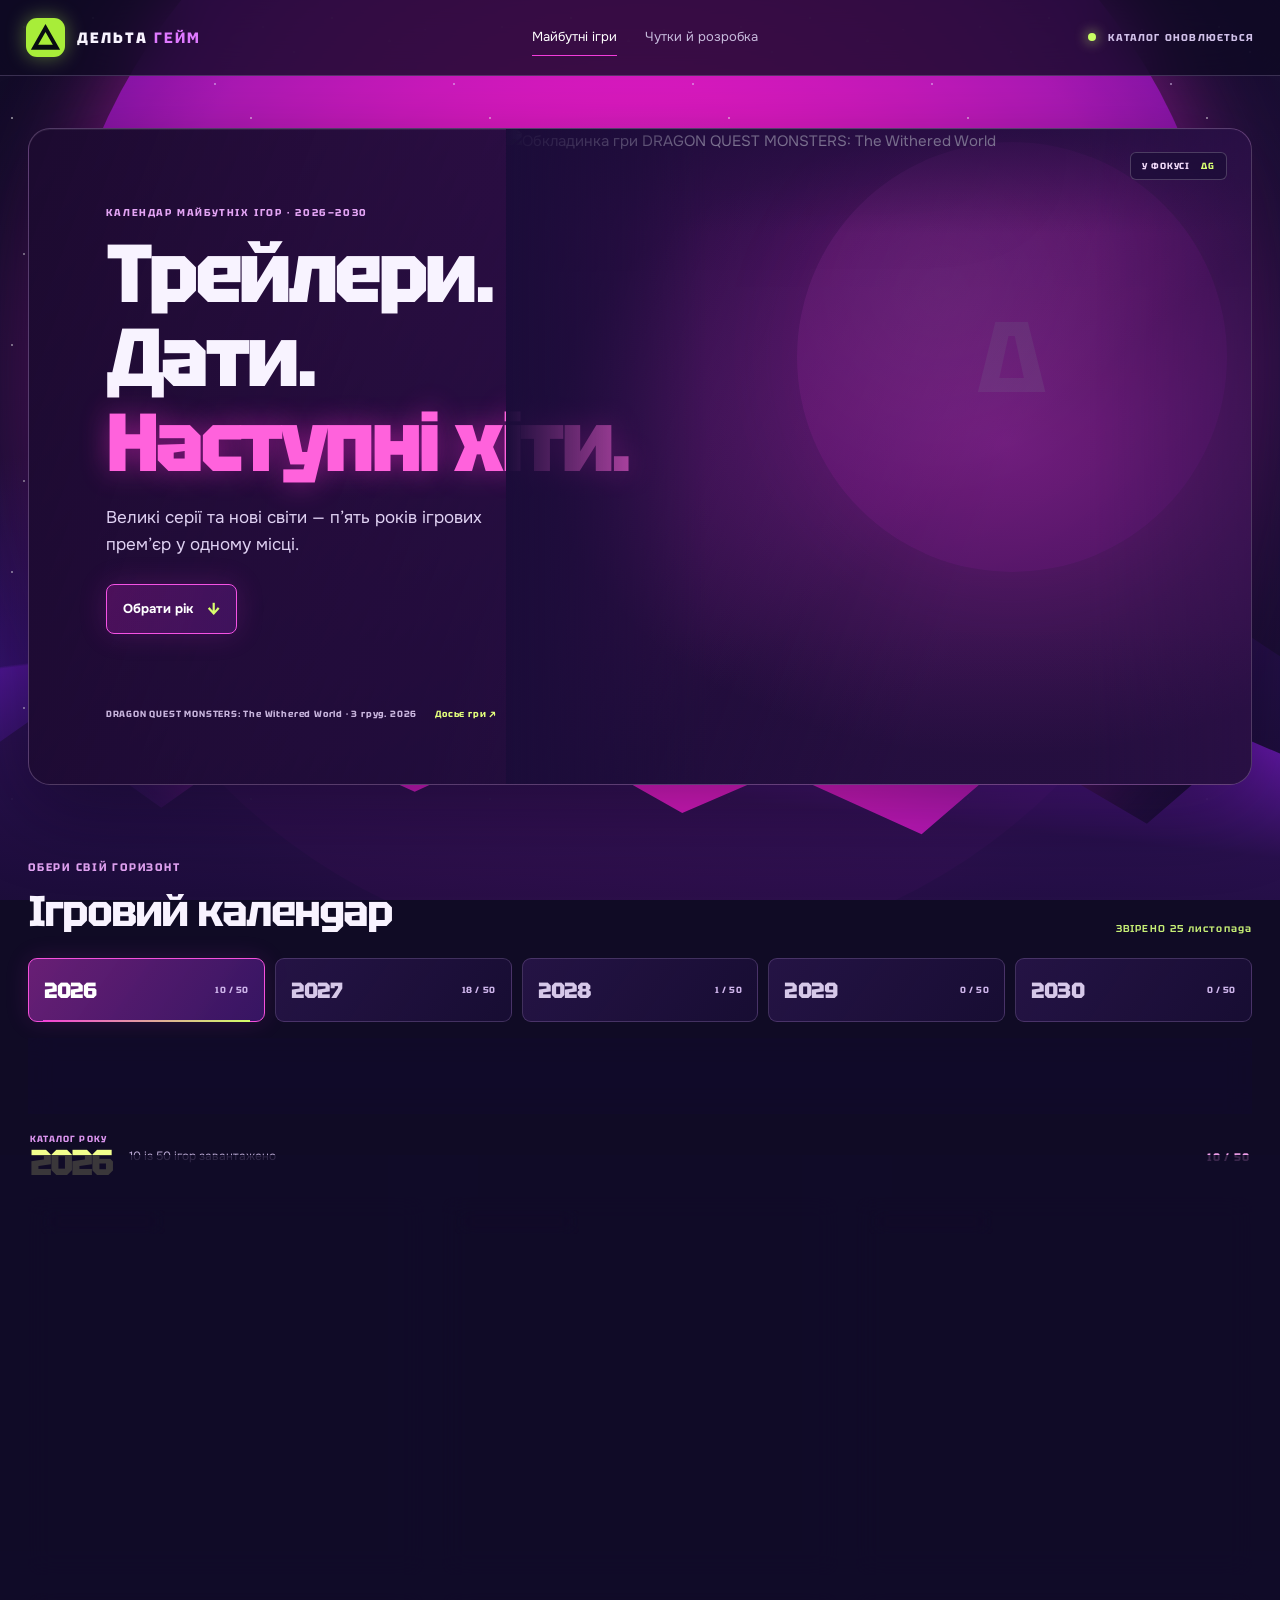
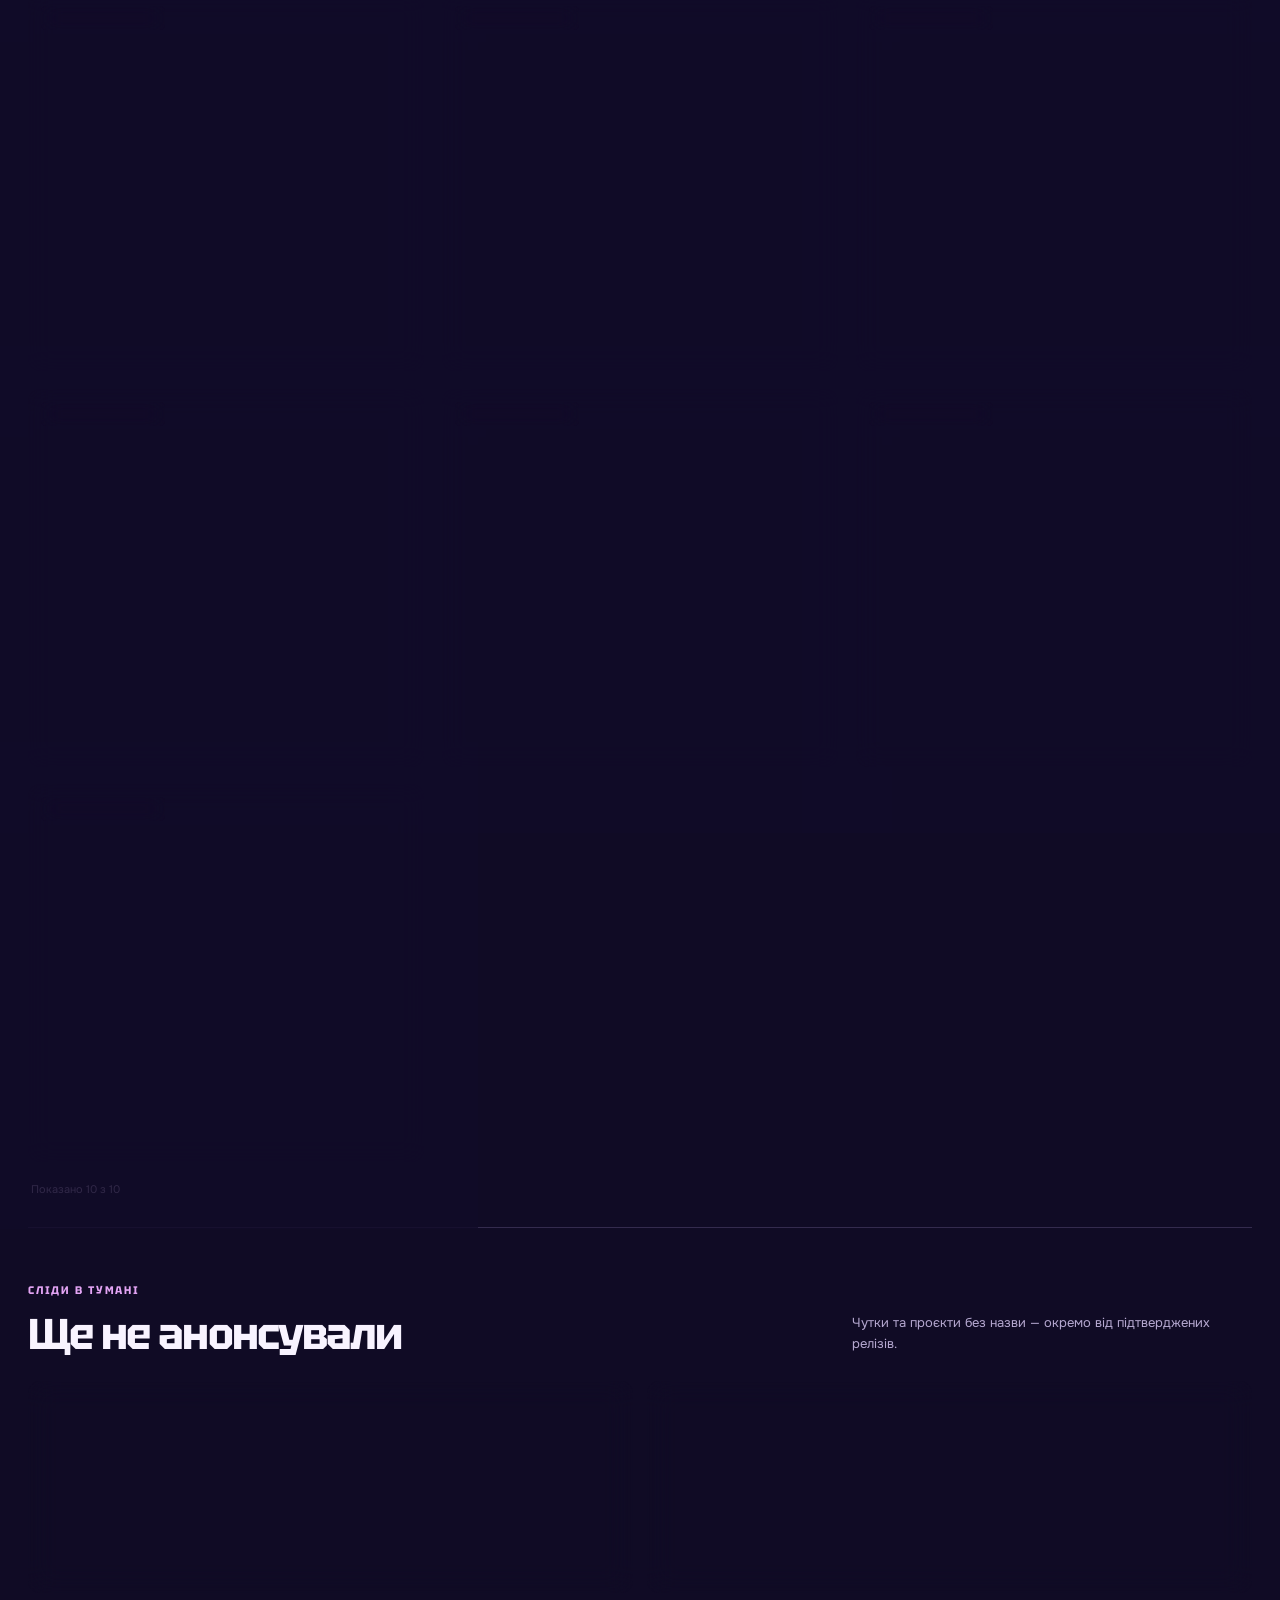
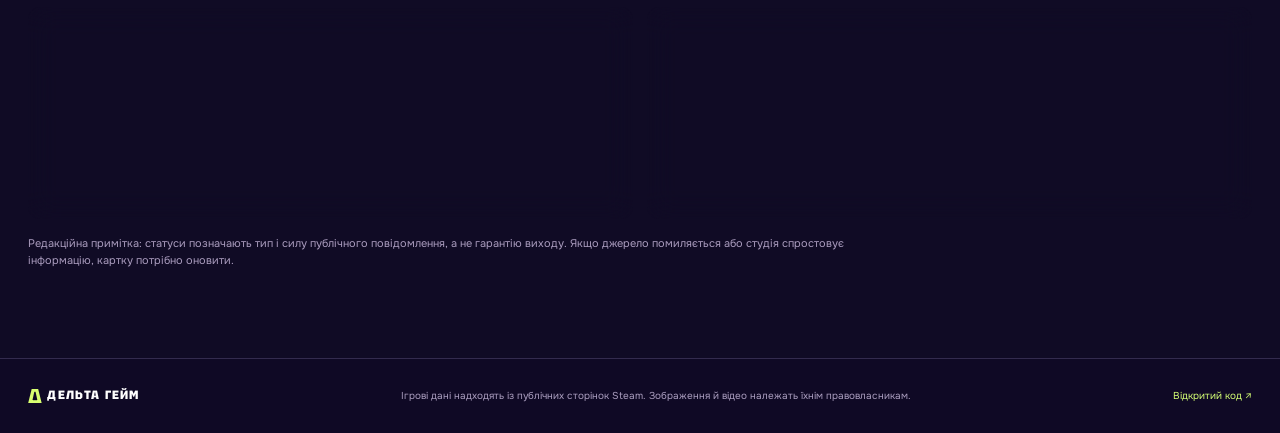
==== commit 4b13203c: "Refine Delta Game yearly catalogs and artwork" ====
--- a/index.html
+++ b/index.html
@@ -2,21 +2,21 @@
 <html lang="uk">
 <head>
   <meta charset="utf-8"><meta name="viewport" content="width=device-width, initial-scale=1">
-  <meta name="theme-color" content="#100b25"><meta name="description" content="Дельта Гейм — стрічка зі 100 майбутніх відеоігор, трейлерами, скриншотами й перевіреними датами виходу.">
-  <title>Дельта Гейм — ігровий календар 2026–2030</title><link rel="icon" href="assets/favicon.svg" type="image/svg+xml"><link rel="preconnect" href="https://cdn.akamai.steamstatic.com"><link rel="stylesheet" href="styles.css?v=year-catalog-1">
+  <meta name="theme-color" content="#100b25"><meta name="description" content="Дельта Гейм — календар майбутніх ігор 2026–2030: трейлери, обкладинки, дати й окремі сторінки ігор.">
+  <title>Дельта Гейм — ігровий календар 2026–2030</title><link rel="icon" href="assets/favicon.svg" type="image/svg+xml"><link rel="preconnect" href="https://fonts.googleapis.com"><link rel="preconnect" href="https://fonts.gstatic.com" crossorigin><link href="https://fonts.googleapis.com/css2?family=Onest:wght@400;500;600;700;800&family=Tektur:wght@500;600;700;800&display=swap" rel="stylesheet"><link rel="preconnect" href="https://cdn.akamai.steamstatic.com"><link rel="stylesheet" href="styles.css?v=year-catalog-2">
 </head>
 <body class="feed-page">
   <div class="desktop-scene" aria-hidden="true"><div class="scene-orb"></div><div class="scene-ridge ridge-back"></div><div class="scene-ridge ridge-front"></div><div class="scene-stars"></div></div>
   <header class="feed-header"><a class="delta-brand" href="./" aria-label="Дельта Гейм — головна"><img src="assets/favicon.svg" alt="" class="brand-mark"><span>ДЕЛЬТА <b>ГЕЙМ</b></span></a><nav class="main-nav"><a class="active" href="#games">Майбутні ігри</a><a href="#rumors">Чутки й розробка</a></nav><div class="header-state"><i></i> КАТАЛОГ ОНОВЛЮЄТЬСЯ</div></header>
   <main class="feed-wrap">
     <section id="feature" class="hero-panel"><div class="hero-copy"><p class="kicker">КАЛЕНДАР МАЙБУТНІХ ІГОР · 2026—2030</p><h1>Трейлери.<br>Дати.<br><em>Наступні хіти.</em></h1><p class="feed-subtitle">Великі серії та нові світи — п’ять років ігрових прем’єр у одному місці.</p><a id="hero-cta" class="hero-cta" href="#games">Обрати рік <span>↓</span></a><div class="hero-feature-meta"><span id="hero-release">ОБКЛАДИНКУ ВИБРАНОГО РЕЛІЗУ</span><a id="hero-game-link" href="#games">Відкрити гру ↗</a></div></div><div class="hero-art-wrap"><img id="hero-art" src="" alt="Обкладинка майбутньої гри" fetchpriority="high"><div class="hero-art-overlay"></div><span class="hero-art-label">У ФОКУСІ <b>ΔG</b></span></div><div class="hero-orbit" aria-hidden="true"><span>Δ</span></div></section>
-    <section id="games" class="catalog-section"><div class="section-heading"><div><p class="kicker">ОБЕРИ СВІЙ ГОРИЗОНТ</p><h2>Ігровий календар<span> / 01</span></h2></div><div id="update-note" class="update-note">Завантажуємо каталог…</div></div>
+    <section id="games" class="catalog-section"><div class="section-heading"><div><p class="kicker">ОБЕРИ СВІЙ ГОРИЗОНТ</p><h2>Ігровий календар</h2></div><div id="update-note" class="update-note">Завантажуємо каталог…</div></div>
       <div class="year-tabs" id="year-tabs" role="tablist" aria-label="Рік виходу"></div>
       <div class="feed-controls"><label class="feed-search"><span aria-hidden="true">⌕</span><input id="search" type="search" placeholder="Назва, студія, серія…" aria-label="Пошук у каталозі"></label><label class="feed-filter"><span>ПОРЯДОК</span><select id="sort"><option value="priority">Гучні релізи спершу</option><option value="date">За датою</option><option value="name">За назвою</option></select></label></div>
       <div class="year-intro"><div><span class="year-label">КАТАЛОГ РОКУ</span><h3 id="year-title">2026</h3></div><p id="year-summary">50 проєктів, від найочікуваніших до нових відкриттів</p><span id="year-count" class="year-count">50 / 50</span></div>
-      <div id="feed" class="game-feed" aria-label="Майбутні ігри"></div><p id="visible-count" class="visible-count"></p><div id="empty" class="feed-empty" hidden>За цим запитом ігор не знайшлося. Спробуйте іншу назву або жанр.</div><div id="error" class="feed-empty" hidden><strong>Не вдалося оновити каталог.</strong><br>Останній збережений список лишається доступним після успішного оновлення джерел.</div><button id="load-more" class="load-more" hidden>Завантажити ще <span>↓</span></button>
+      <div id="feed" class="game-feed" aria-label="Майбутні ігри"></div><p id="visible-count" class="visible-count"></p><div id="empty" class="feed-empty" hidden>За цим запитом ігор не знайшлося. Спробуйте іншу назву або жанр.</div><div id="error" class="feed-empty" hidden><strong>Не вдалося завантажити каталог.</strong><br>Перевірте з’єднання й оновіть сторінку трохи пізніше.</div><button id="load-more" class="load-more" hidden>Завантажити ще <span>↓</span></button>
     </section>
-    <section id="rumors" class="rumor-section"><div class="section-heading"><div><p class="kicker">СЛІДИ В ТУМАНІ</p><h2>Ще не анонсували<span> / 02</span></h2></div><p>Чутки та проєкти без назви — окремо від підтверджених релізів.</p></div><div class="rumor-grid">
+    <section id="rumors" class="rumor-section"><div class="section-heading"><div><p class="kicker">СЛІДИ В ТУМАНІ</p><h2>Ще не анонсували</h2></div><p>Чутки та проєкти без назви — окремо від підтверджених релізів.</p></div><div class="rumor-grid">
       <article class="rumor-card"><div class="rumor-top"><span>◌ НЕ АНОНСОВАНО</span><b>ЧУТКА · СЕРЕДНЯ</b></div><h3>Нова гра Media Molecule</h3><p>Повідомлення преси описують соціальну гру в розробці та можливий вихід у 2027 році. Студія офіційно не представляла проєкт і його назву.</p><div class="rumor-meta">PlayStation · дата не підтверджена</div><a href="https://www.pushsquare.com/news/2025/10/ps5-exclusive-from-dreams-dev-media-molecule-to-be-announced-and-released-in-2027-rumour" target="_blank" rel="noopener noreferrer">Джерело повідомлення ↗</a></article>
       <article class="rumor-card"><div class="rumor-top"><span>◌ НЕ АНОНСОВАНО</span><b>ЧУТКА · СЕРЕДНЯ</b></div><h3>Нова кооперативна гра Bend Studio</h3><p>Вакансії та повідомлення медіа вказують на нову гру від третьої особи з кооперативом. Офіційної назви й дати немає.</p><div class="rumor-meta">PlayStation 5 · розробку описують медіа</div><a href="https://www.videogameschronicle.com/news/sony-reportedly-plans-to-reveal-bend-studios-new-game-in-2027/" target="_blank" rel="noopener noreferrer">Джерело повідомлення ↗</a></article>
       <article class="rumor-card"><div class="rumor-top"><span>◌ НАЗВА НЕ ПІДТВЕРДЖЕНА</span><b>ЧУТКА · СЕРЕДНЯ</b></div><h3>Можливий Star Wars: Battlefront III</h3><p>Медіа пов’язували майбутню роботу EA над Star Wars із Battlefront III. EA підтверджувала роботу над франшизою, але не анонсувала саме цю гру.</p><div class="rumor-meta">Star Wars · назва й статус не підтверджені</div><a href="https://variety.com/2026/digital/news/ea-layoffs-bioware-shutting-down-respawn-dice-star-wars-battlefront-3-1236918715/" target="_blank" rel="noopener noreferrer">Джерело повідомлення ↗</a></article>
@@ -24,5 +24,5 @@
     </div><p class="rumor-disclaimer">Редакційна примітка: статуси позначають тип і силу публічного повідомлення, а не гарантію виходу. Якщо джерело помиляється або студія спростовує інформацію, картку потрібно оновити.</p></section>
   </main>
   <footer class="feed-footer"><a class="footer-brand" href="./"><b>Δ</b> ДЕЛЬТА ГЕЙМ</a><span>Ігрові дані надходять із публічних сторінок Steam. Зображення й відео належать їхнім правовласникам.</span><a href="https://github.com/sparato66/deltaplay" target="_blank" rel="noopener">Відкритий код ↗</a></footer>
-  <script src="app.js?v=year-catalog-1"></script>
+  <script src="app.js?v=year-catalog-2"></script>
 </body></html>
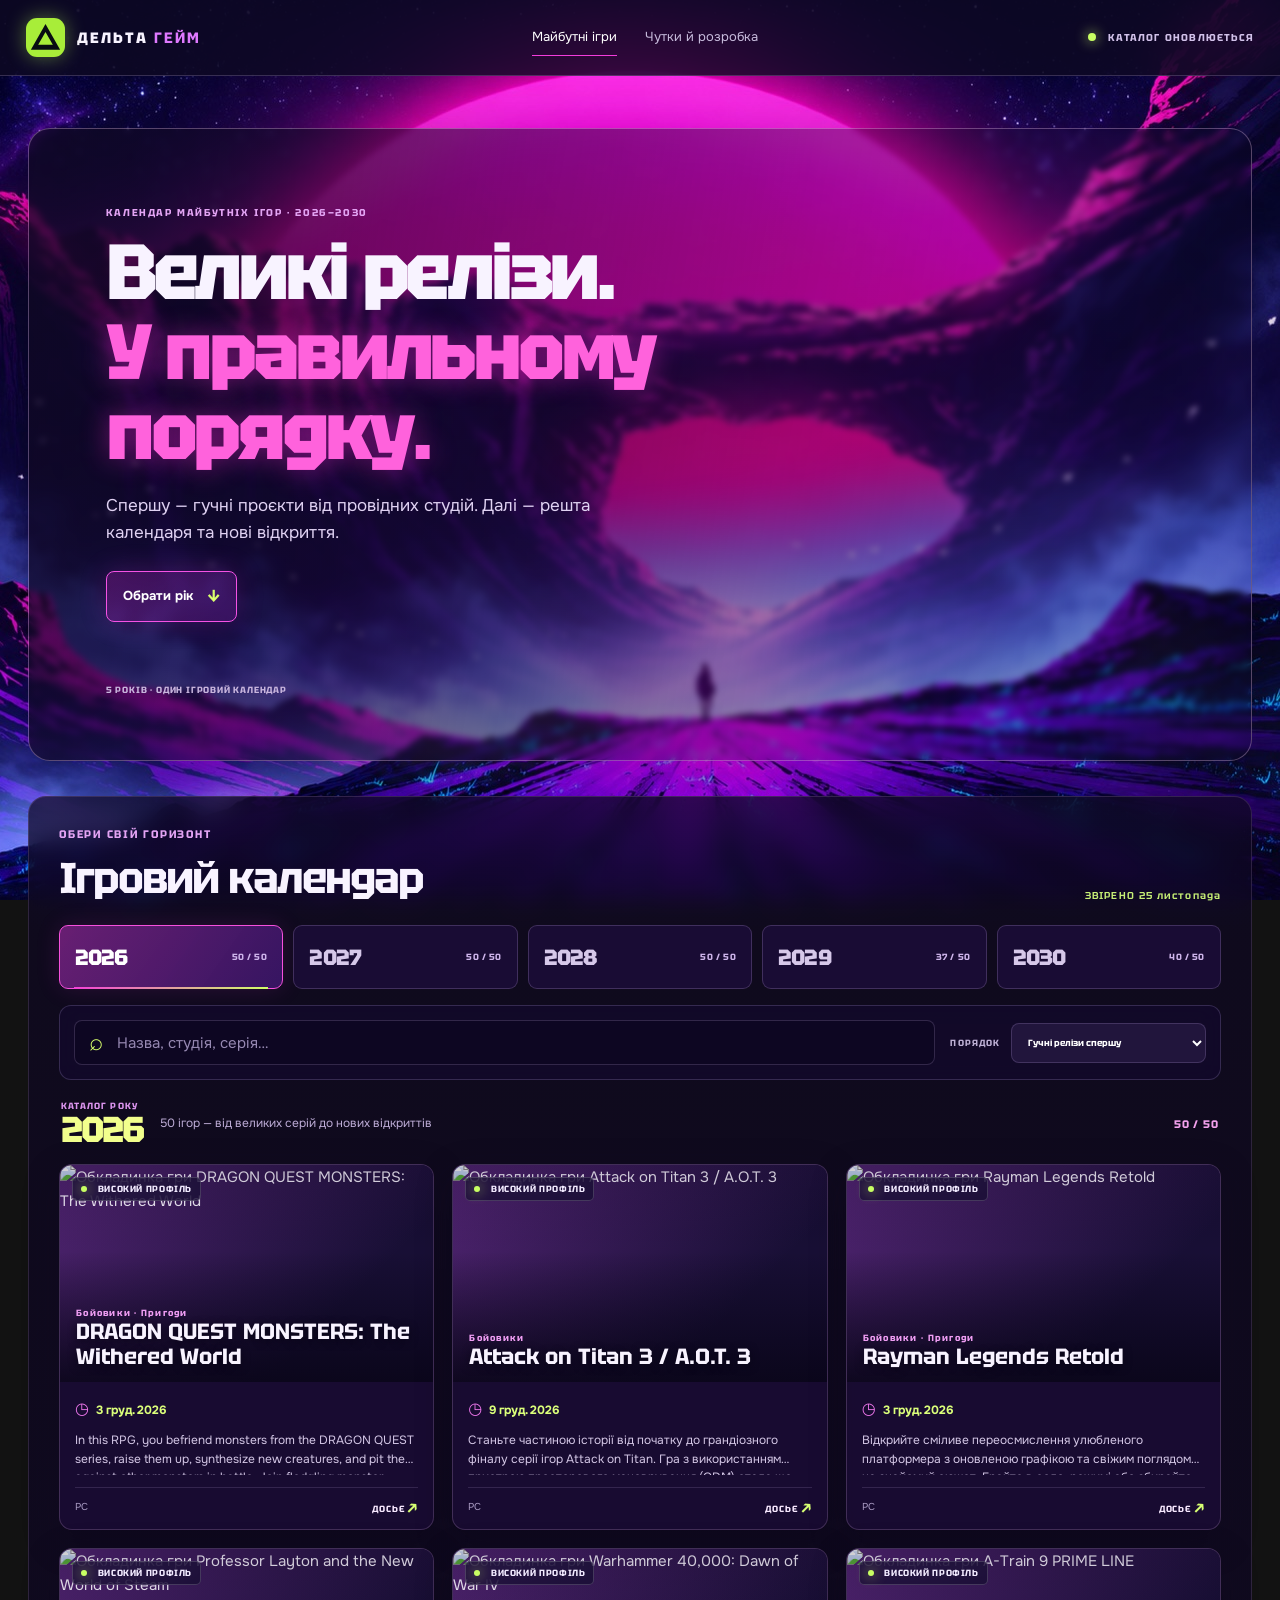
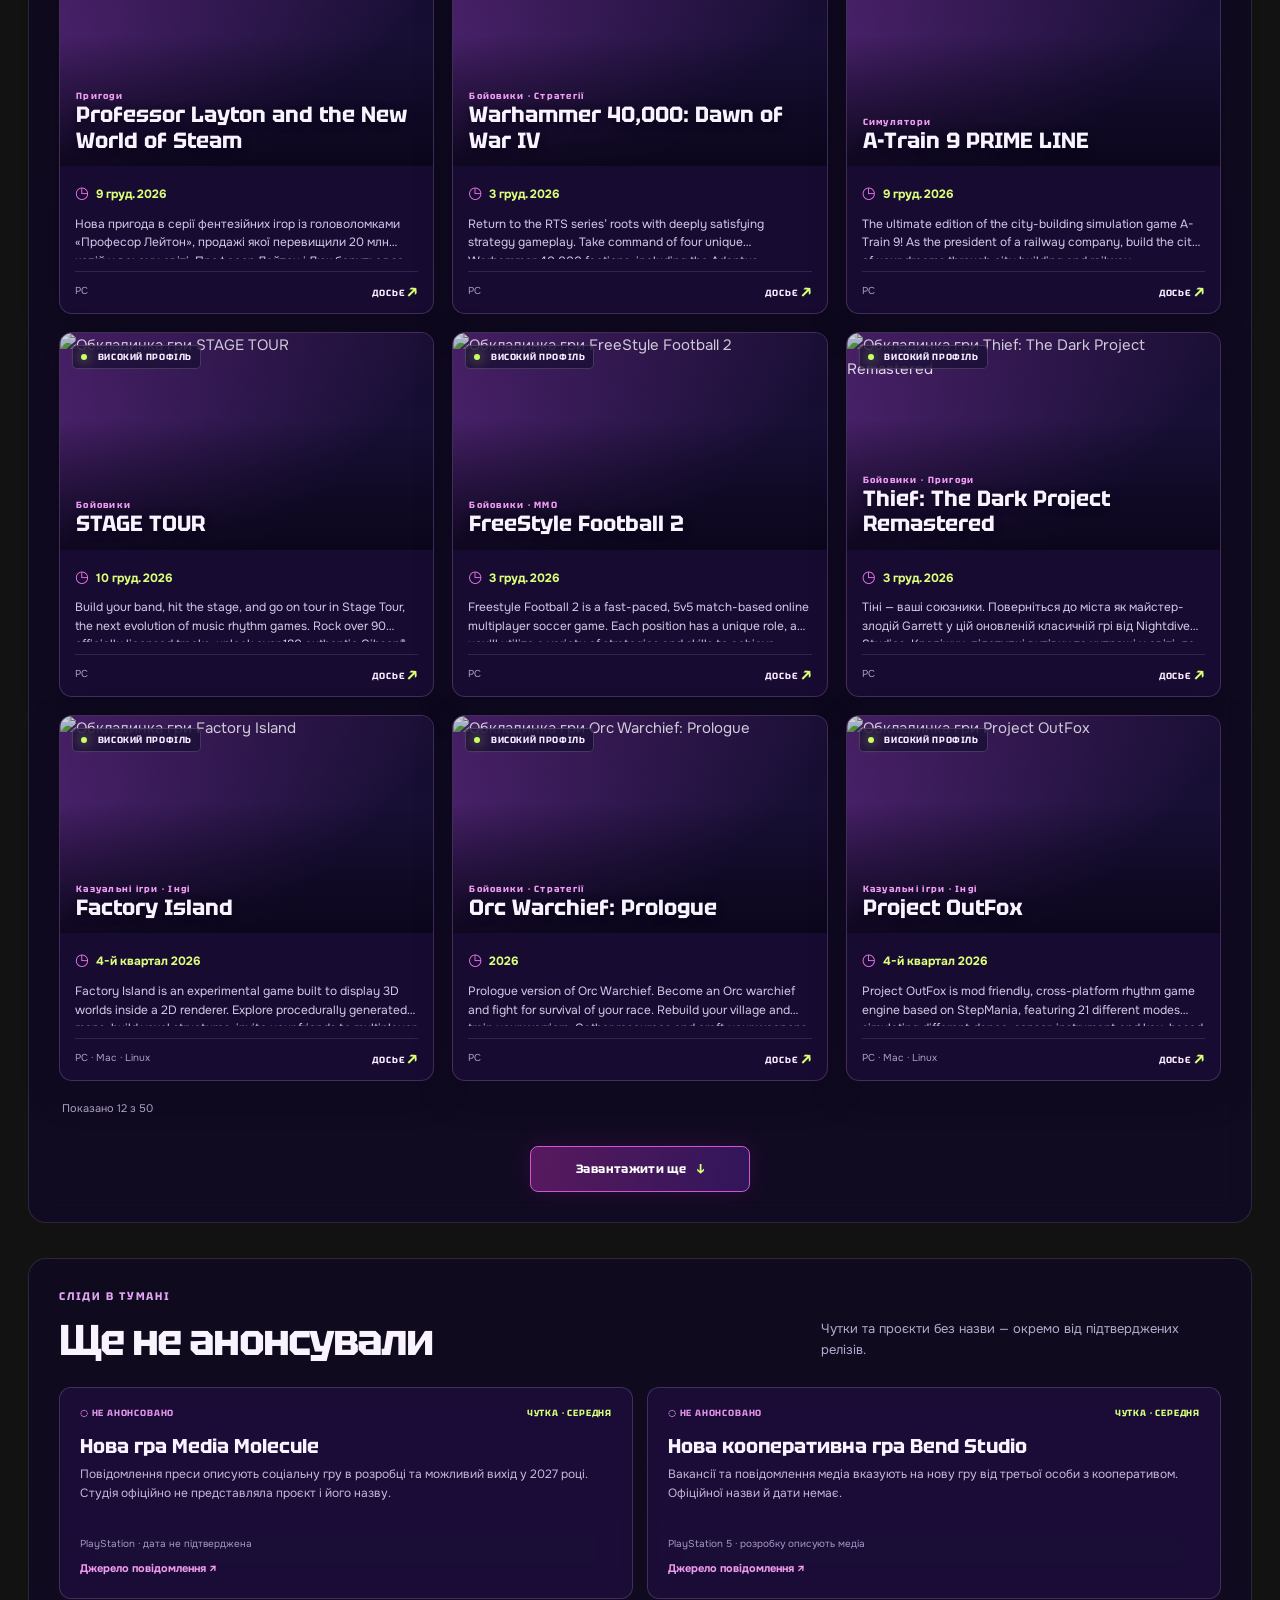
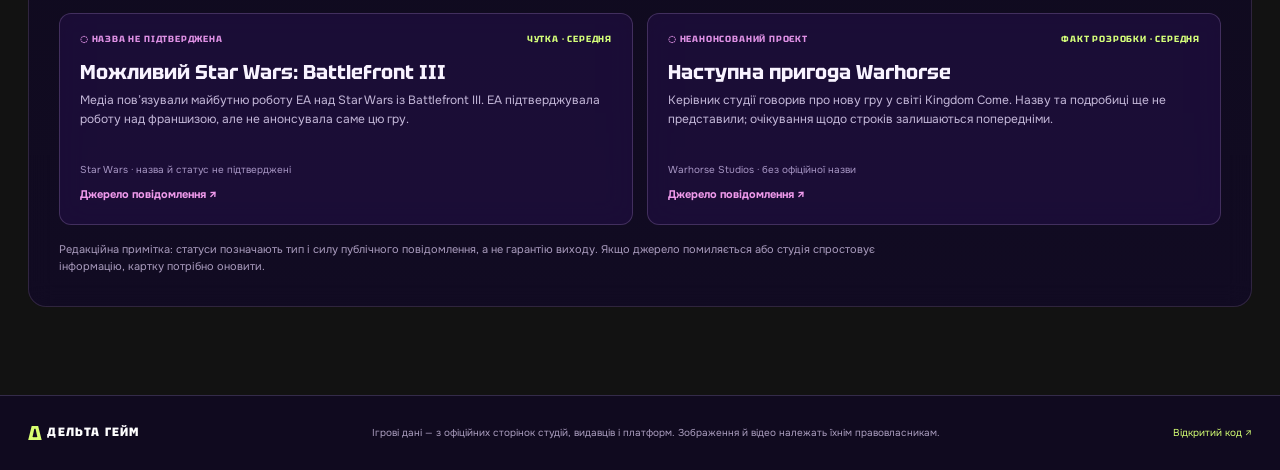
==== commit 2ebde30f: "Підняти ключові ігри й оновити фон" ====
--- a/index.html
+++ b/index.html
@@ -6,10 +6,11 @@
   <title>Дельта Гейм — ігровий календар 2026–2030</title><link rel="icon" href="assets/favicon.svg" type="image/svg+xml"><link rel="preconnect" href="https://fonts.googleapis.com"><link rel="preconnect" href="https://fonts.gstatic.com" crossorigin><link href="https://fonts.googleapis.com/css2?family=Onest:wght@400;500;600;700;800&family=Tektur:wght@500;600;700;800&display=swap" rel="stylesheet"><link rel="preconnect" href="https://cdn.akamai.steamstatic.com"><link rel="stylesheet" href="styles.css?v=year-catalog-2">
 </head>
 <body class="feed-page">
-  <div class="desktop-scene" aria-hidden="true"><div class="scene-orb"></div><div class="scene-ridge ridge-back"></div><div class="scene-ridge ridge-front"></div><div class="scene-stars"></div></div>
+  <div class="desktop-scene" aria-hidden="true"></div>
   <header class="feed-header"><a class="delta-brand" href="./" aria-label="Дельта Гейм — головна"><img src="assets/favicon.svg" alt="" class="brand-mark"><span>ДЕЛЬТА <b>ГЕЙМ</b></span></a><nav class="main-nav"><a class="active" href="#games">Майбутні ігри</a><a href="#rumors">Чутки й розробка</a></nav><div class="header-state"><i></i> КАТАЛОГ ОНОВЛЮЄТЬСЯ</div></header>
   <main class="feed-wrap">
-    <section id="feature" class="hero-panel"><div class="hero-copy"><p class="kicker">КАЛЕНДАР МАЙБУТНІХ ІГОР · 2026—2030</p><h1>Трейлери.<br>Дати.<br><em>Наступні хіти.</em></h1><p class="feed-subtitle">Великі серії та нові світи — п’ять років ігрових прем’єр у одному місці.</p><a id="hero-cta" class="hero-cta" href="#games">Обрати рік <span>↓</span></a><div class="hero-feature-meta"><span id="hero-release">ОБКЛАДИНКУ ВИБРАНОГО РЕЛІЗУ</span><a id="hero-game-link" href="#games">Відкрити гру ↗</a></div></div><div class="hero-art-wrap"><img id="hero-art" src="" alt="Обкладинка майбутньої гри" fetchpriority="high"><div class="hero-art-overlay"></div><span class="hero-art-label">У ФОКУСІ <b>ΔG</b></span></div><div class="hero-orbit" aria-hidden="true"><span>Δ</span></div></section>
+    <section id="feature" class="hero-panel"><div class="hero-copy"><p class="kicker">КАЛЕНДАР МАЙБУТНІХ ІГОР · 2026—2030</p><h1>Великі релізи.<br><em>У правильному порядку.</em></h1><p class="feed-subtitle">Спершу — гучні проєкти від провідних студій. Далі — решта календаря та нові відкриття.</p><a id="hero-cta" class="hero-cta" href="#games">Обрати рік <span>↓</span></a><div class="hero-feature-meta"><span>5 РОКІВ · ОДИН ІГРОВИЙ КАЛЕНДАР</span></div></div></section>
+    <section id="without-date" class="spotlight-section" hidden><div class="section-heading"><div><p class="kicker">ПОЗА КАЛЕНДАРЕМ</p><h2>Гучні анонси без дати</h2></div><p>Великі студії й підтверджені проєкти, для яких ще не оголосили рік виходу.</p></div><div id="spotlight-feed" class="spotlight-grid" aria-label="Анонсовані ігри без року виходу"></div></section>
     <section id="games" class="catalog-section"><div class="section-heading"><div><p class="kicker">ОБЕРИ СВІЙ ГОРИЗОНТ</p><h2>Ігровий календар</h2></div><div id="update-note" class="update-note">Завантажуємо каталог…</div></div>
       <div class="year-tabs" id="year-tabs" role="tablist" aria-label="Рік виходу"></div>
       <div class="feed-controls"><label class="feed-search"><span aria-hidden="true">⌕</span><input id="search" type="search" placeholder="Назва, студія, серія…" aria-label="Пошук у каталозі"></label><label class="feed-filter"><span>ПОРЯДОК</span><select id="sort"><option value="priority">Гучні релізи спершу</option><option value="date">За датою</option><option value="name">За назвою</option></select></label></div>
@@ -23,6 +24,6 @@
       <article class="rumor-card"><div class="rumor-top"><span>◌ НЕАНОНСОВАНИЙ ПРОЄКТ</span><b>ФАКТ РОЗРОБКИ · СЕРЕДНЯ</b></div><h3>Наступна пригода Warhorse</h3><p>Керівник студії говорив про нову гру у світі Kingdom Come. Назву та подробиці ще не представили; очікування щодо строків залишаються попередніми.</p><div class="rumor-meta">Warhorse Studios · без офіційної назви</div><a href="https://www.gamesradar.com/games/rpg/kingdom-come-deliverance-2-dev-warhorse-studios-ceo-teases-another-adventure-in-the-series-maybe-in-2027/" target="_blank" rel="noopener noreferrer">Джерело повідомлення ↗</a></article>
     </div><p class="rumor-disclaimer">Редакційна примітка: статуси позначають тип і силу публічного повідомлення, а не гарантію виходу. Якщо джерело помиляється або студія спростовує інформацію, картку потрібно оновити.</p></section>
   </main>
-  <footer class="feed-footer"><a class="footer-brand" href="./"><b>Δ</b> ДЕЛЬТА ГЕЙМ</a><span>Ігрові дані надходять із публічних сторінок Steam. Зображення й відео належать їхнім правовласникам.</span><a href="https://github.com/sparato66/deltaplay" target="_blank" rel="noopener">Відкритий код ↗</a></footer>
-  <script src="app.js?v=year-catalog-2"></script>
+  <footer class="feed-footer"><a class="footer-brand" href="./"><b>Δ</b> ДЕЛЬТА ГЕЙМ</a><span>Ігрові дані — з офіційних сторінок студій, видавців і платформ. Зображення й відео належать їхнім правовласникам.</span><a href="https://github.com/sparato66/deltaplay" target="_blank" rel="noopener">Відкритий код ↗</a></footer>
+  <script src="app.js?v=spotlight-order-wallpaper-3"></script>
 </body></html>
--- a/styles.css
+++ b/styles.css
@@ -28,3 +28,33 @@
 .load-more{min-width:220px;padding:14px 23px;background:linear-gradient(100deg,#98279388,#4e218d88);font:700 12px Tektur,sans-serif;letter-spacing:.03em;box-shadow:0 0 24px #e62cd722}
 @media(max-width:900px){.hero-panel{min-height:600px}.hero-copy{width:59%;padding-left:30px}.hero-art-wrap{left:35%}.year-tabs{gap:7px}.year-tab{padding:10px;min-height:58px;flex-direction:column;align-items:flex-start;gap:0}.year-tab small{font-size:8px}}
 @media(max-width:600px){.brand-mark{width:30px;height:30px}.hero-panel{min-height:620px;display:block;padding:0}.hero-copy{position:absolute;z-index:3;inset:0;width:100%;max-width:none;padding:33px 22px 25px;justify-content:flex-start;background:linear-gradient(180deg,rgba(20,9,42,.9),rgba(20,9,42,.7) 46%,rgba(20,9,42,.28) 77%,rgba(20,9,42,.86))}.hero-copy h1{font-size:48px}.hero-copy .feed-subtitle{font-size:13px;max-width:350px}.hero-art-wrap{inset:0}.hero-art-wrap img{object-fit:contain;object-position:center 55%;padding:125px 4px 44px}.hero-art-overlay{background:linear-gradient(0deg,#1b0b38a8,transparent 25%,transparent 72%,#1b0b38b3)}.hero-art-label{top:auto;right:13px;bottom:13px}.hero-feature-meta{padding-top:20px;flex-direction:column;align-items:flex-start;gap:7px}.hero-orbit{width:280px;height:280px;right:-95px;top:180px;font-size:74px}.year-tabs{gap:5px}.year-tab{min-height:58px;padding:8px 6px;border-radius:7px}.year-tab>span{font-size:18px}.year-tab small{font-size:7px}.year-tab i{left:7px;right:7px}.year-intro{gap:9px}.year-intro h3{font-size:31px}.year-intro>p{font-size:10px}.year-count{font-size:9px}}
+/* Match the user's desktop wallpaper and keep it visible throughout the page. */
+body{background:transparent}
+.desktop-scene{z-index:-1;background:#100b25 url('assets/delta-wallpaper.jpg') center center/cover fixed no-repeat}
+.desktop-scene::before,.desktop-scene::after,.desktop-scene>*{display:none}
+.hero-panel{min-height:clamp(490px,68vh,720px);background:linear-gradient(100deg,rgba(16,8,36,.76),rgba(16,8,36,.38) 60%,rgba(16,8,36,.18));border-color:rgba(255,215,255,.3);box-shadow:0 26px 100px rgba(7,2,22,.35);backdrop-filter:blur(3px)}
+.hero-copy{width:min(82%,820px);max-width:820px}
+.hero-copy h1{font-size:clamp(48px,6.1vw,78px)}
+.hero-copy .feed-subtitle{max-width:560px}
+.hero-art-wrap,.hero-orbit{display:none}
+.hero-feature-meta{margin-top:32px}
+.feed-wrap{position:relative}
+.catalog-section,.rumor-section,.spotlight-section{background:linear-gradient(180deg,rgba(15,8,34,.72),rgba(17,9,39,.78));border:1px solid rgba(240,197,255,.14);border-radius:18px;padding:30px;margin-top:35px;backdrop-filter:blur(12px)}
+.spotlight-grid{display:grid;grid-template-columns:repeat(auto-fit,minmax(320px,1fr));gap:16px}
+.spotlight-card{display:grid;grid-template-columns:minmax(180px,.8fr) minmax(220px,1fr);min-height:235px;overflow:hidden;border:1px solid rgba(245,196,255,.22);border-radius:12px;background:rgba(29,14,58,.82);box-shadow:0 15px 38px #08031655}
+.spotlight-card>img{width:100%;height:100%;min-height:235px;object-fit:cover;background:#160d2d}
+.spotlight-card>div{display:flex;flex-direction:column;align-items:flex-start;justify-content:center;padding:22px}
+.spotlight-status{color:#eaa2ff;font:700 10px Tektur,sans-serif;letter-spacing:.08em}
+.spotlight-card h3{margin:10px 0 6px;font:800 22px/1.2 Tektur,Onest,sans-serif}
+.spotlight-card p{margin:0;color:#d2c3e5;font-size:14px;line-height:1.55}
+.spotlight-studio{margin-top:12px;color:#e8d6ff;font-size:12px}
+.spotlight-card a{margin-top:14px;color:#e9ff85;font-size:13px;font-weight:800}
+.game-card{background:rgba(26,13,52,.9);border-color:rgba(241,198,255,.19)}
+.game-copy>p{color:#d5c8e7}
+.year-tab{background:rgba(27,14,56,.9)}
+.feed-controls{background:rgba(19,10,42,.86)}
+.rumor-card{background:rgba(29,14,58,.88)}
+.feed-footer{background:rgba(16,8,36,.76)}
+.detail-trailer-frame{width:100%;aspect-ratio:16/9;border:0;border-radius:8px;background:#080612}
+.screenshots figure{margin:0}.screenshots figcaption{padding:5px 2px 0;color:#c5b4d8;font-size:12px}
+@media(max-width:700px){.catalog-section,.rumor-section,.spotlight-section{padding:19px 14px;border-radius:13px}.hero-panel{min-height:550px}.hero-copy{width:100%;padding:30px 22px}.spotlight-grid{grid-template-columns:1fr}.spotlight-card{grid-template-columns:1fr}.spotlight-card>img{height:190px;min-height:190px}.desktop-scene{background-position:center center;background-attachment:scroll}}
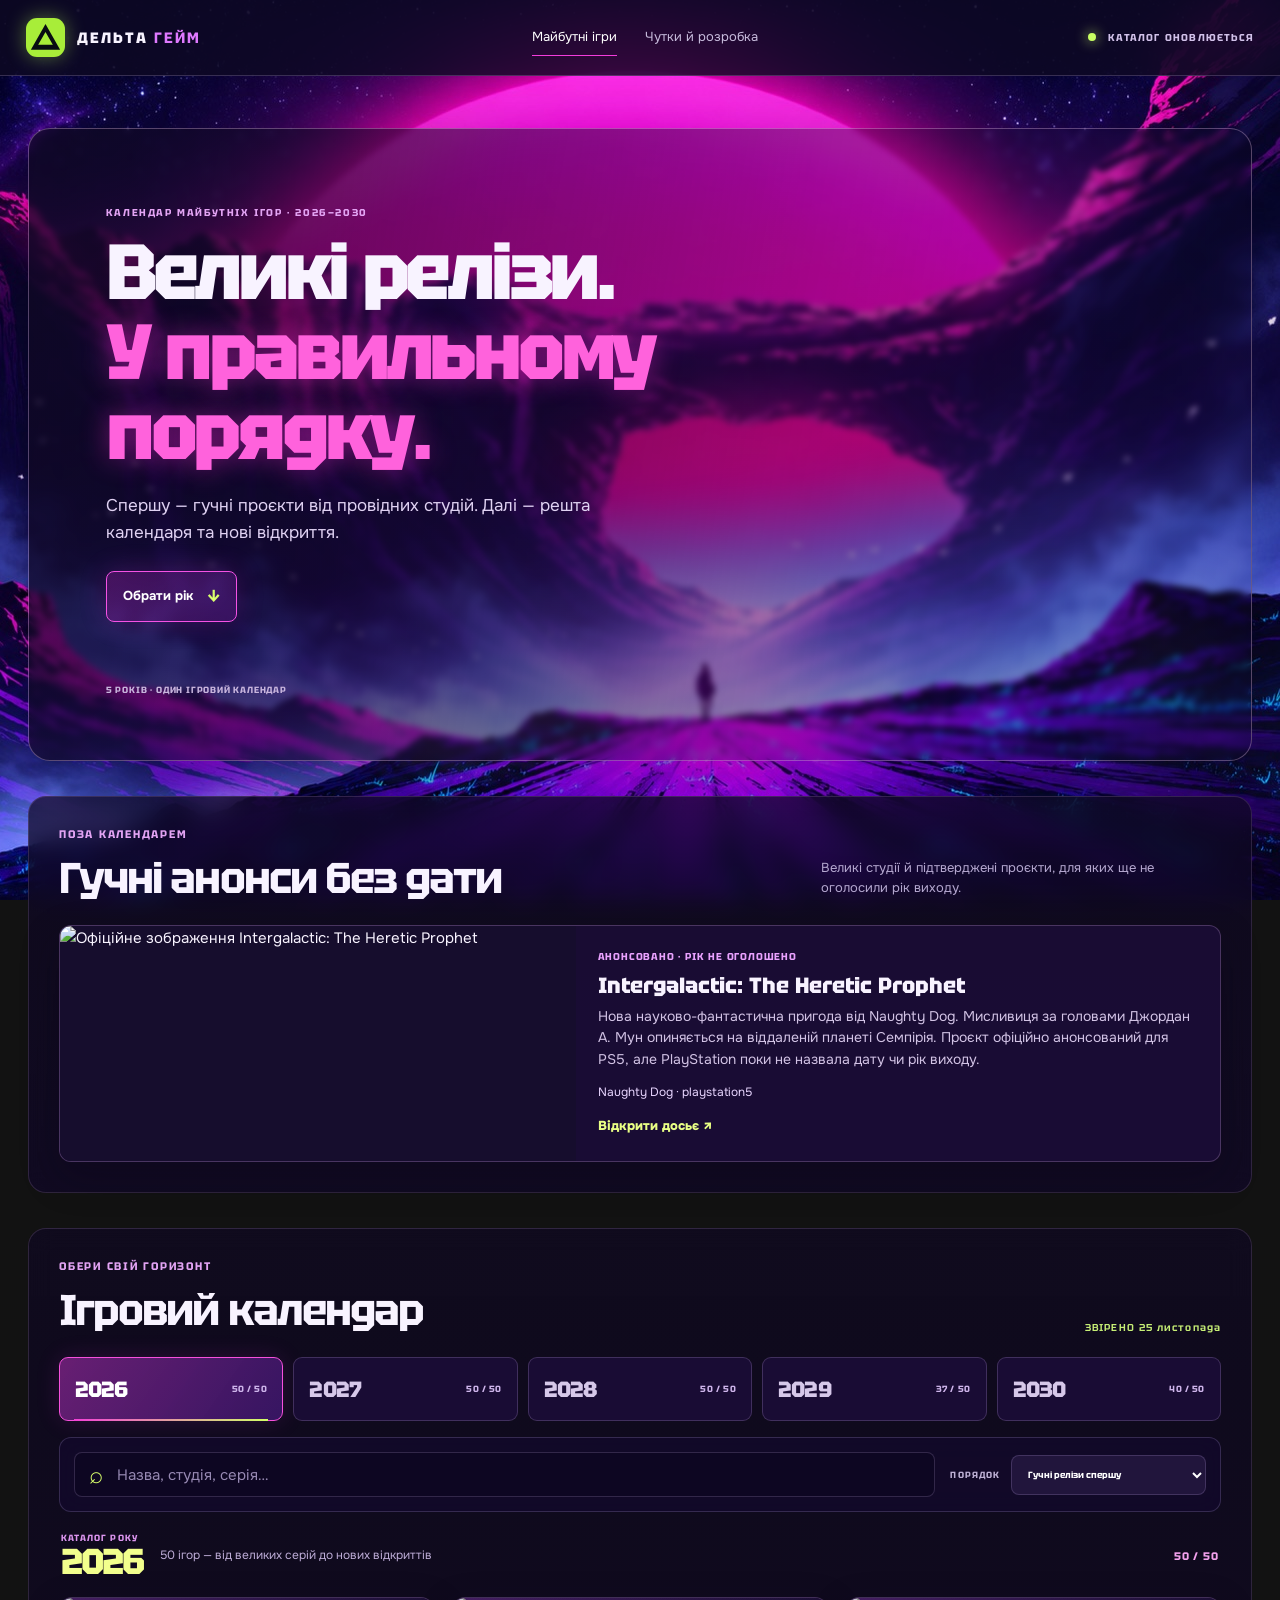
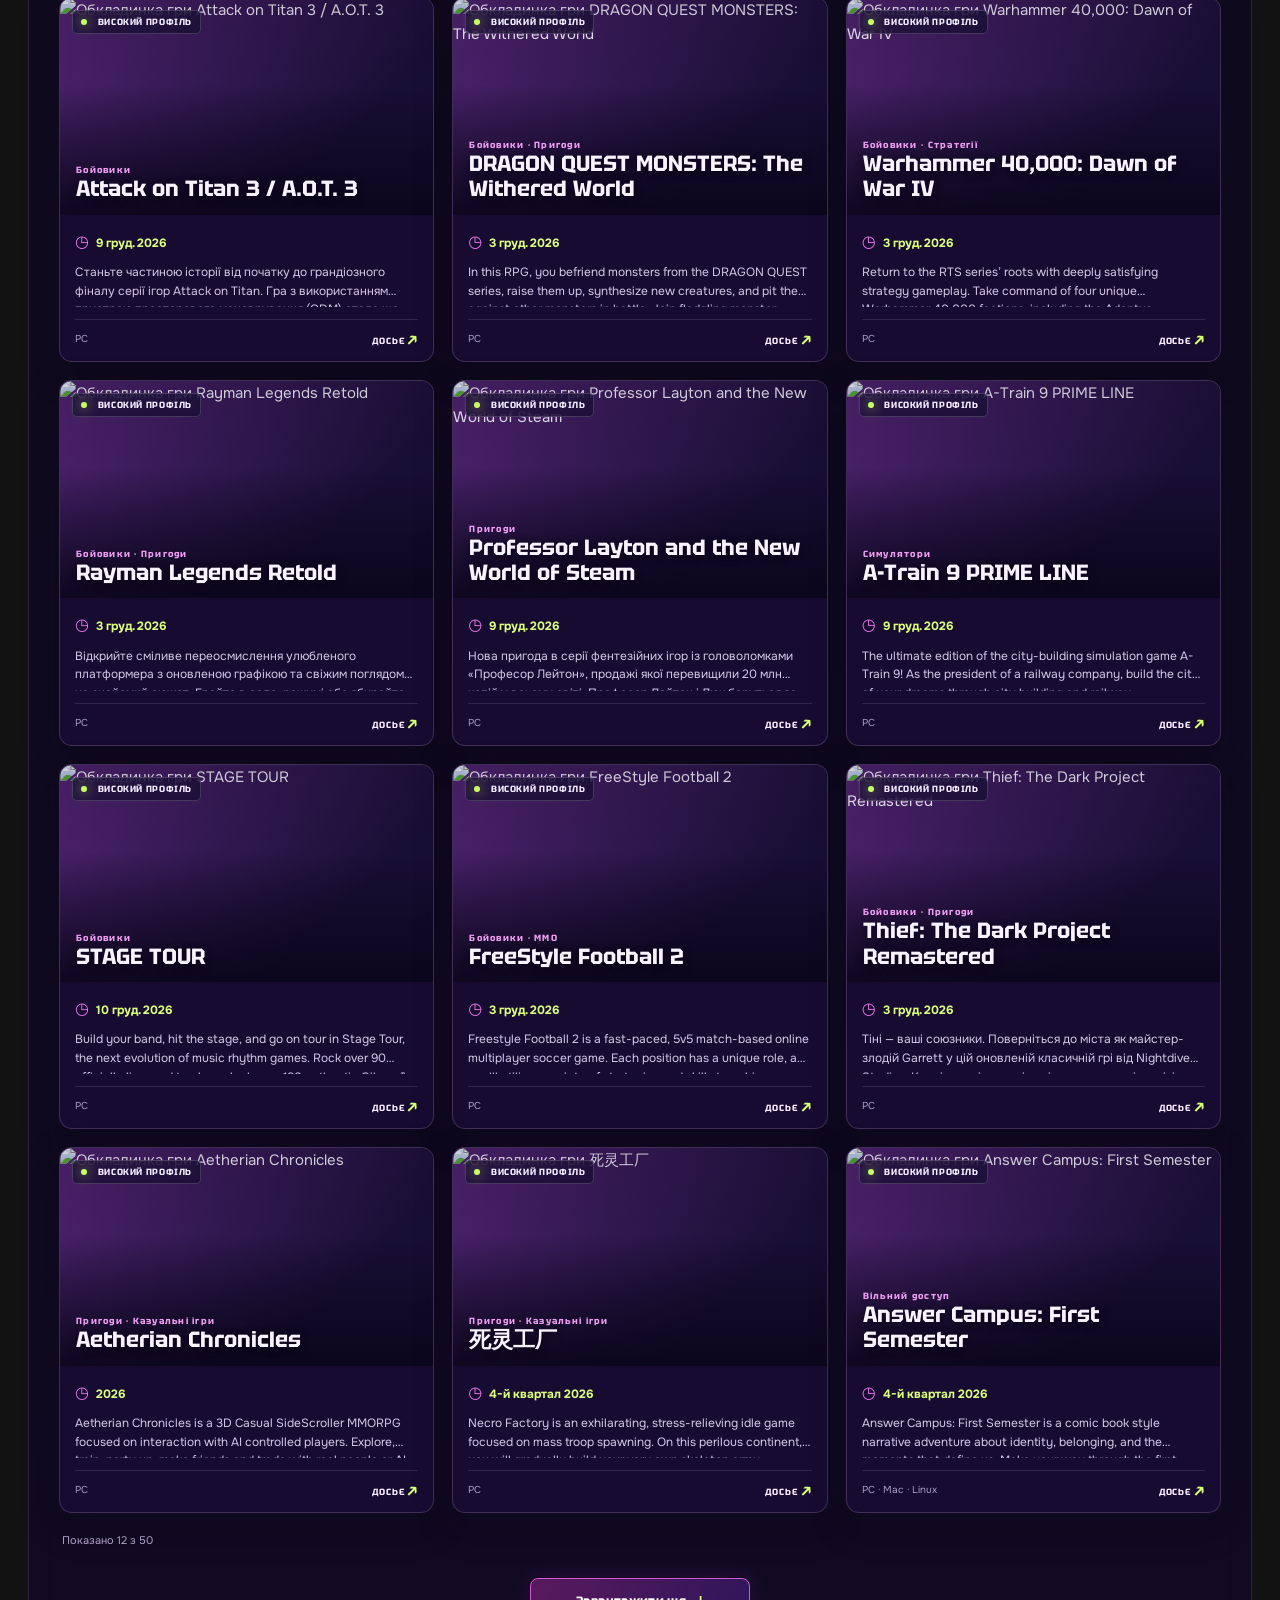
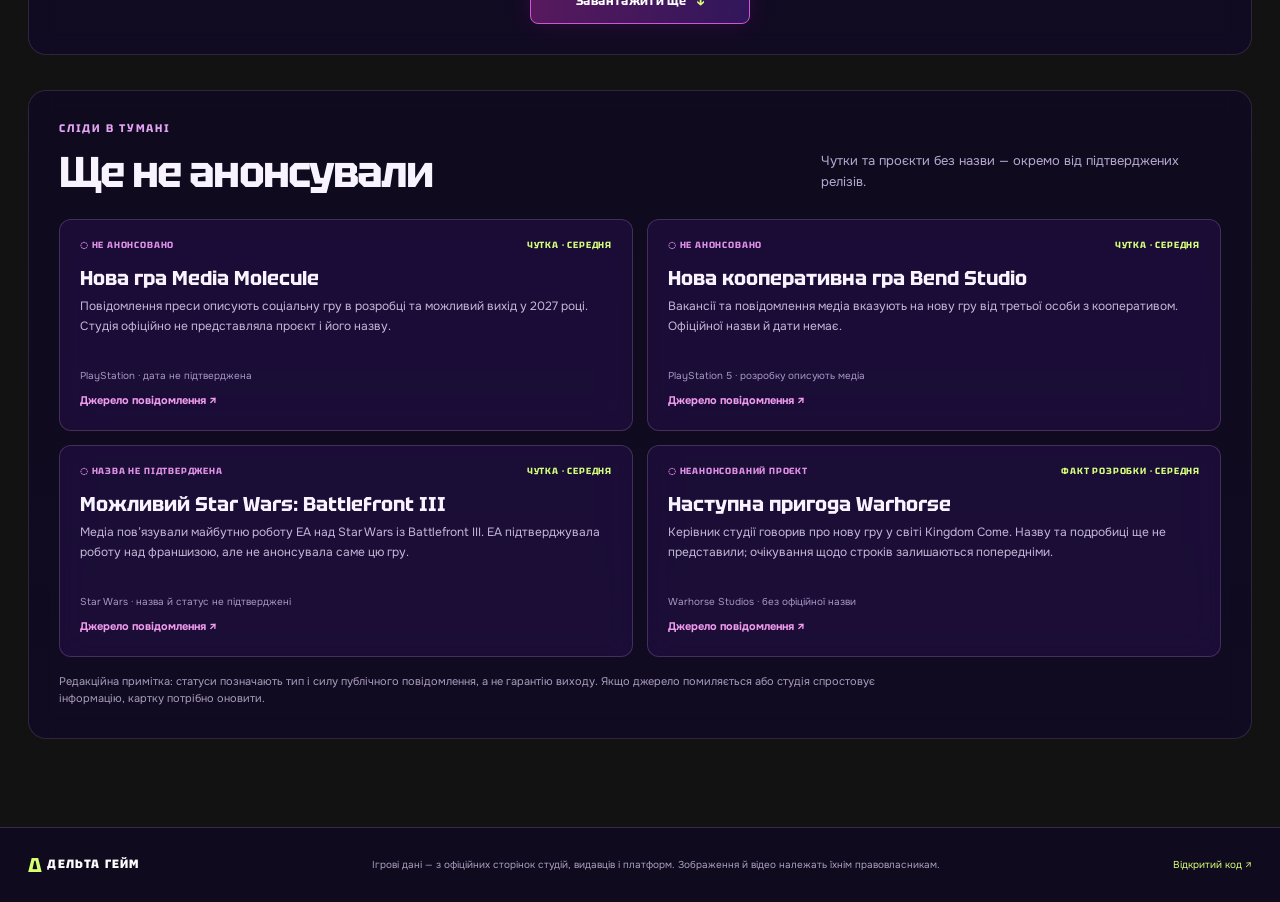
==== commit 0228bc37: "Оновити кеш порядку хітів" ====
--- a/index.html
+++ b/index.html
@@ -25,5 +25,5 @@
     </div><p class="rumor-disclaimer">Редакційна примітка: статуси позначають тип і силу публічного повідомлення, а не гарантію виходу. Якщо джерело помиляється або студія спростовує інформацію, картку потрібно оновити.</p></section>
   </main>
   <footer class="feed-footer"><a class="footer-brand" href="./"><b>Δ</b> ДЕЛЬТА ГЕЙМ</a><span>Ігрові дані — з офіційних сторінок студій, видавців і платформ. Зображення й відео належать їхнім правовласникам.</span><a href="https://github.com/sparato66/deltaplay" target="_blank" rel="noopener">Відкритий код ↗</a></footer>
-  <script src="app.js?v=spotlight-order-wallpaper-3"></script>
+  <script src="app.js?v=editorial-priority-4"></script>
 </body></html>
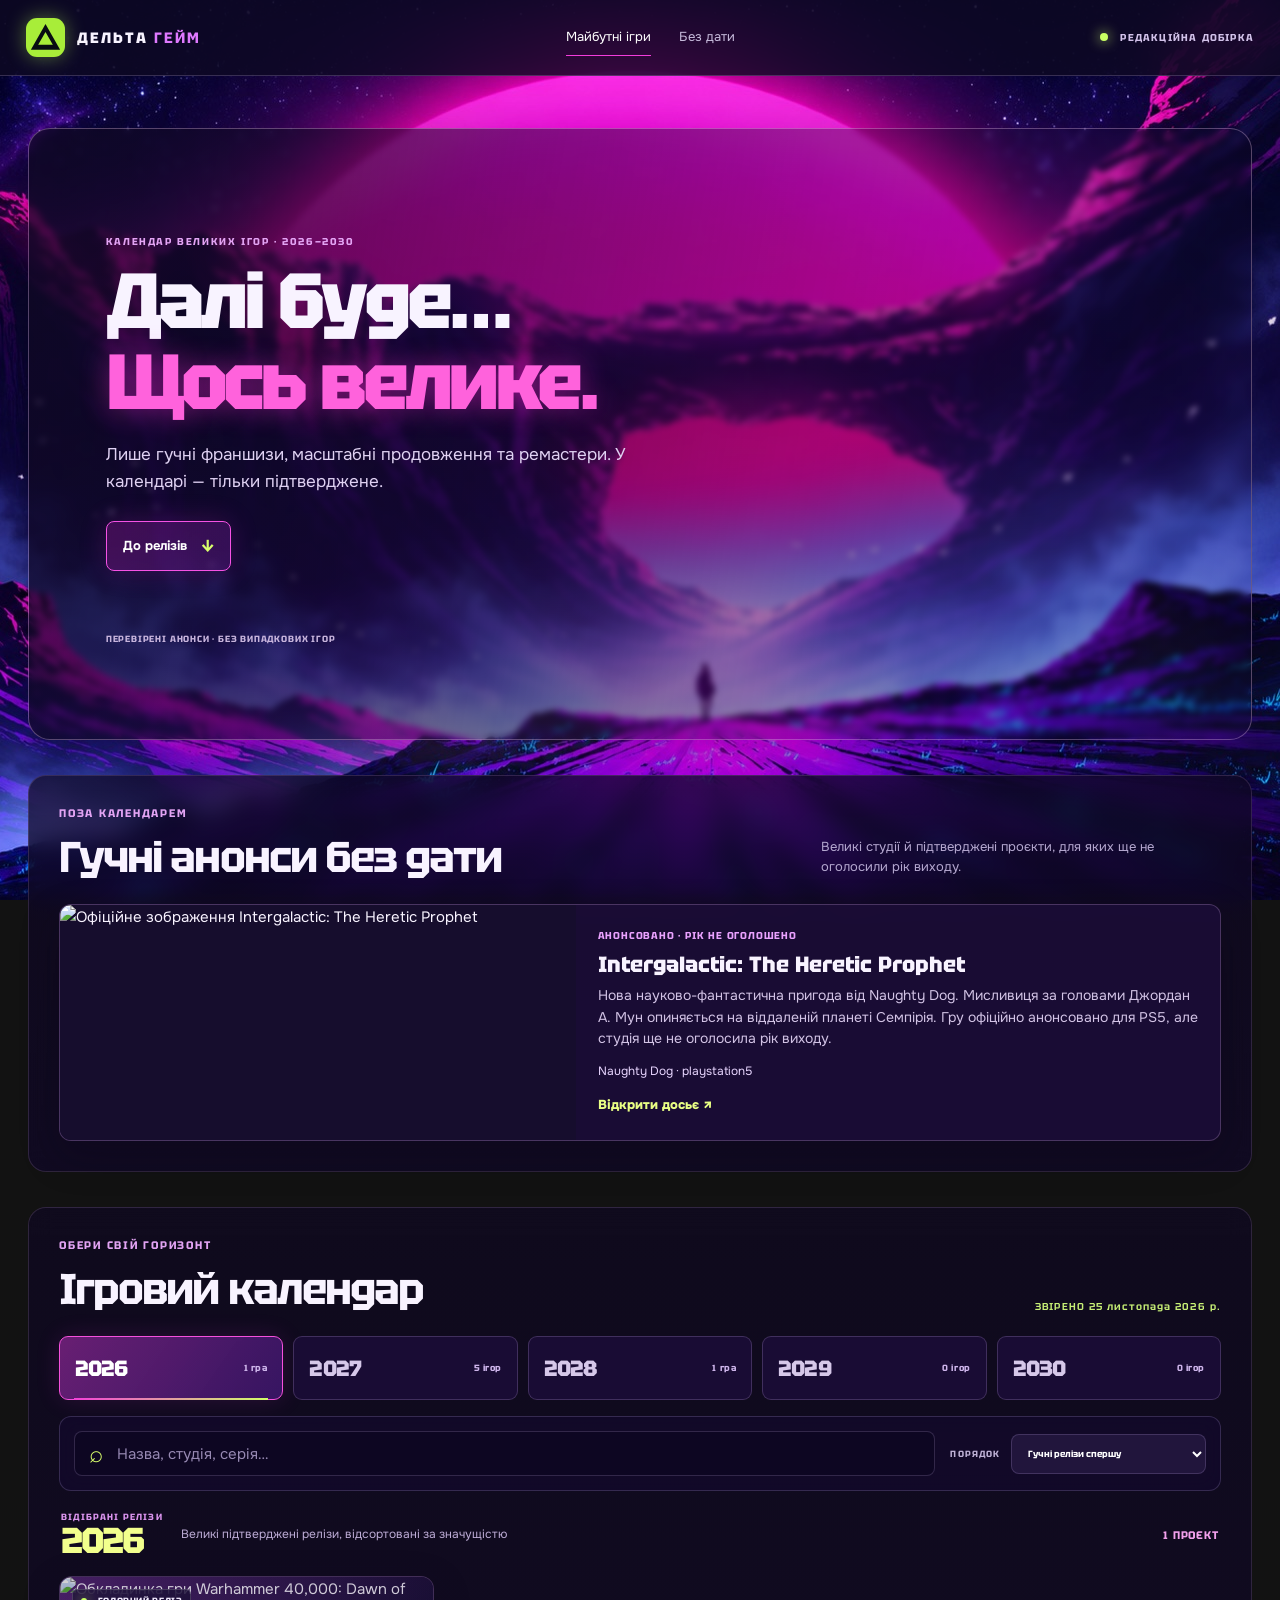
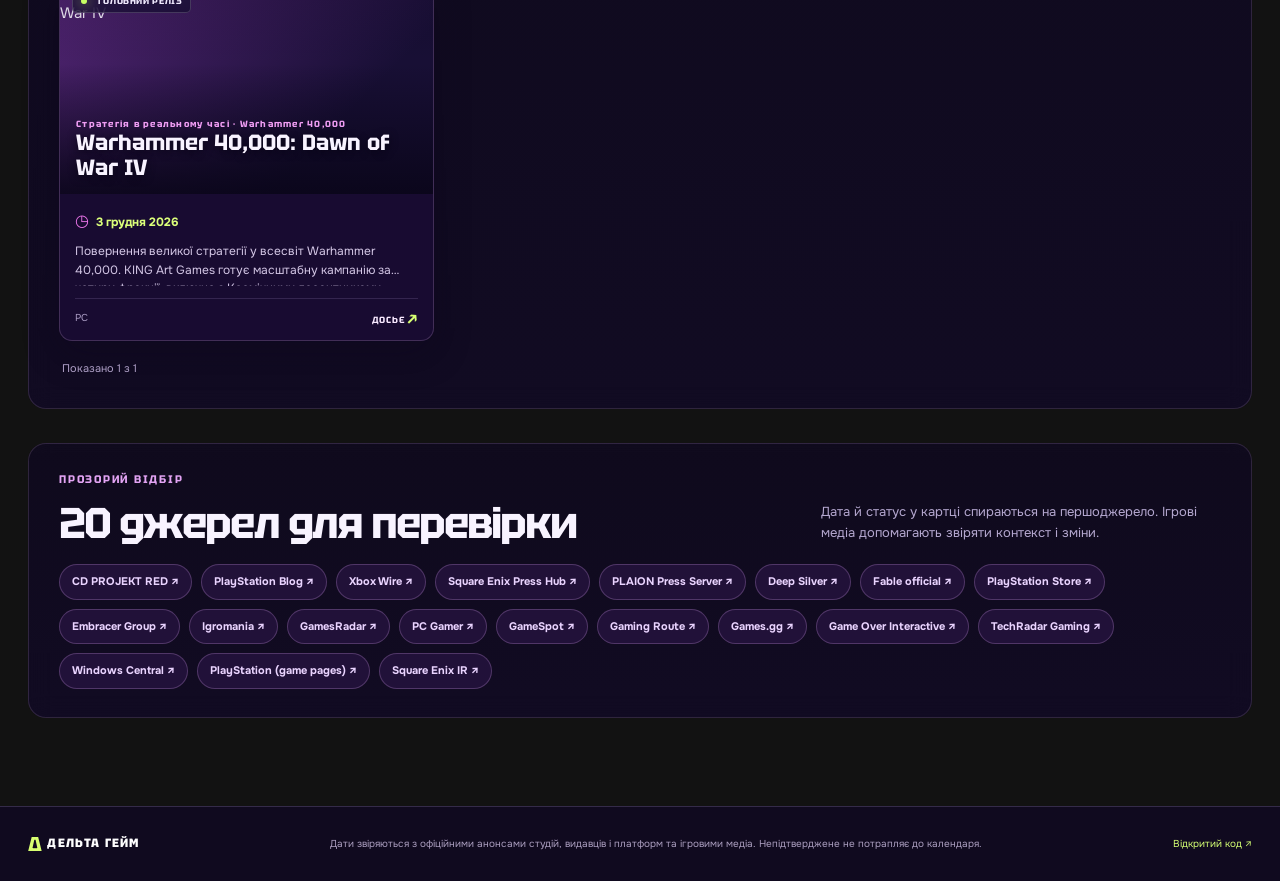
==== commit a81a4421: "Replace store scrape with curated AAA release catalog" ====
--- a/index.html
+++ b/index.html
@@ -2,28 +2,29 @@
 <html lang="uk">
 <head>
   <meta charset="utf-8"><meta name="viewport" content="width=device-width, initial-scale=1">
-  <meta name="theme-color" content="#100b25"><meta name="description" content="Дельта Гейм — календар майбутніх ігор 2026–2030: трейлери, обкладинки, дати й окремі сторінки ігор.">
-  <title>Дельта Гейм — ігровий календар 2026–2030</title><link rel="icon" href="assets/favicon.svg" type="image/svg+xml"><link rel="preconnect" href="https://fonts.googleapis.com"><link rel="preconnect" href="https://fonts.gstatic.com" crossorigin><link href="https://fonts.googleapis.com/css2?family=Onest:wght@400;500;600;700;800&family=Tektur:wght@500;600;700;800&display=swap" rel="stylesheet"><link rel="preconnect" href="https://cdn.akamai.steamstatic.com"><link rel="stylesheet" href="styles.css?v=year-catalog-2">
+  <meta name="theme-color" content="#100b25"><meta name="description" content="Дельта Гейм: великі майбутні ігри, підтверджені релізи, офіційні трейлери та окремі досьє українською.">
+  <title>Дельта Гейм — Далі буде…</title><link rel="icon" href="assets/favicon.svg" type="image/svg+xml"><link rel="preconnect" href="https://fonts.googleapis.com"><link rel="preconnect" href="https://fonts.gstatic.com" crossorigin><link href="https://fonts.googleapis.com/css2?family=Onest:wght@400;500;600;700;800&family=Tektur:wght@500;600;700;800&display=swap" rel="stylesheet"><link rel="stylesheet" href="styles.css?v=editorial-catalog-4">
 </head>
 <body class="feed-page">
   <div class="desktop-scene" aria-hidden="true"></div>
-  <header class="feed-header"><a class="delta-brand" href="./" aria-label="Дельта Гейм — головна"><img src="assets/favicon.svg" alt="" class="brand-mark"><span>ДЕЛЬТА <b>ГЕЙМ</b></span></a><nav class="main-nav"><a class="active" href="#games">Майбутні ігри</a><a href="#rumors">Чутки й розробка</a></nav><div class="header-state"><i></i> КАТАЛОГ ОНОВЛЮЄТЬСЯ</div></header>
+  <header class="feed-header"><a class="delta-brand" href="./" aria-label="Дельта Гейм — головна"><img src="assets/favicon.svg" alt="" class="brand-mark"><span>ДЕЛЬТА <b>ГЕЙМ</b></span></a><nav class="main-nav"><a class="active" href="#games">Майбутні ігри</a><a href="#without-date">Без дати</a></nav><div class="header-state"><i></i> РЕДАКЦІЙНА ДОБІРКА</div></header>
   <main class="feed-wrap">
-    <section id="feature" class="hero-panel"><div class="hero-copy"><p class="kicker">КАЛЕНДАР МАЙБУТНІХ ІГОР · 2026—2030</p><h1>Великі релізи.<br><em>У правильному порядку.</em></h1><p class="feed-subtitle">Спершу — гучні проєкти від провідних студій. Далі — решта календаря та нові відкриття.</p><a id="hero-cta" class="hero-cta" href="#games">Обрати рік <span>↓</span></a><div class="hero-feature-meta"><span>5 РОКІВ · ОДИН ІГРОВИЙ КАЛЕНДАР</span></div></div></section>
+    <section id="feature" class="hero-panel"><div class="hero-copy"><p class="kicker">КАЛЕНДАР ВЕЛИКИХ ІГОР · 2026—2030</p><h1>Далі буде…<br><em>Щось велике.</em></h1><p class="feed-subtitle">Лише гучні франшизи, масштабні продовження та ремастери. У календарі — тільки підтверджене.</p><a id="hero-cta" class="hero-cta" href="#games">До релізів <span>↓</span></a><div class="hero-feature-meta"><span>ПЕРЕВІРЕНІ АНОНСИ · БЕЗ ВИПАДКОВИХ ІГОР</span></div></div></section>
     <section id="without-date" class="spotlight-section" hidden><div class="section-heading"><div><p class="kicker">ПОЗА КАЛЕНДАРЕМ</p><h2>Гучні анонси без дати</h2></div><p>Великі студії й підтверджені проєкти, для яких ще не оголосили рік виходу.</p></div><div id="spotlight-feed" class="spotlight-grid" aria-label="Анонсовані ігри без року виходу"></div></section>
     <section id="games" class="catalog-section"><div class="section-heading"><div><p class="kicker">ОБЕРИ СВІЙ ГОРИЗОНТ</p><h2>Ігровий календар</h2></div><div id="update-note" class="update-note">Завантажуємо каталог…</div></div>
       <div class="year-tabs" id="year-tabs" role="tablist" aria-label="Рік виходу"></div>
       <div class="feed-controls"><label class="feed-search"><span aria-hidden="true">⌕</span><input id="search" type="search" placeholder="Назва, студія, серія…" aria-label="Пошук у каталозі"></label><label class="feed-filter"><span>ПОРЯДОК</span><select id="sort"><option value="priority">Гучні релізи спершу</option><option value="date">За датою</option><option value="name">За назвою</option></select></label></div>
-      <div class="year-intro"><div><span class="year-label">КАТАЛОГ РОКУ</span><h3 id="year-title">2026</h3></div><p id="year-summary">50 проєктів, від найочікуваніших до нових відкриттів</p><span id="year-count" class="year-count">50 / 50</span></div>
+      <div class="year-intro"><div><span class="year-label">ВІДІБРАНІ РЕЛІЗИ</span><h3 id="year-title">2026</h3></div><p id="year-summary">Перевіряємо найважливіші релізи року</p><span id="year-count" class="year-count">0</span></div>
       <div id="feed" class="game-feed" aria-label="Майбутні ігри"></div><p id="visible-count" class="visible-count"></p><div id="empty" class="feed-empty" hidden>За цим запитом ігор не знайшлося. Спробуйте іншу назву або жанр.</div><div id="error" class="feed-empty" hidden><strong>Не вдалося завантажити каталог.</strong><br>Перевірте з’єднання й оновіть сторінку трохи пізніше.</div><button id="load-more" class="load-more" hidden>Завантажити ще <span>↓</span></button>
     </section>
-    <section id="rumors" class="rumor-section"><div class="section-heading"><div><p class="kicker">СЛІДИ В ТУМАНІ</p><h2>Ще не анонсували</h2></div><p>Чутки та проєкти без назви — окремо від підтверджених релізів.</p></div><div class="rumor-grid">
+    <section class="source-section" aria-labelledby="sources-title"><div class="section-heading"><div><p class="kicker">ПРОЗОРИЙ ВІДБІР</p><h2 id="sources-title">20 джерел для перевірки</h2></div><p>Дата й статус у картці спираються на першоджерело. Ігрові медіа допомагають звіряти контекст і зміни.</p></div><div id="source-list" class="source-list"></div></section>
+    <section id="rumors" class="rumor-section" hidden><div class="section-heading"><div><p class="kicker">СЛІДИ В ТУМАНІ</p><h2>Ще не анонсували</h2></div><p>Чутки та проєкти без назви — окремо від підтверджених релізів.</p></div><div class="rumor-grid">
       <article class="rumor-card"><div class="rumor-top"><span>◌ НЕ АНОНСОВАНО</span><b>ЧУТКА · СЕРЕДНЯ</b></div><h3>Нова гра Media Molecule</h3><p>Повідомлення преси описують соціальну гру в розробці та можливий вихід у 2027 році. Студія офіційно не представляла проєкт і його назву.</p><div class="rumor-meta">PlayStation · дата не підтверджена</div><a href="https://www.pushsquare.com/news/2025/10/ps5-exclusive-from-dreams-dev-media-molecule-to-be-announced-and-released-in-2027-rumour" target="_blank" rel="noopener noreferrer">Джерело повідомлення ↗</a></article>
       <article class="rumor-card"><div class="rumor-top"><span>◌ НЕ АНОНСОВАНО</span><b>ЧУТКА · СЕРЕДНЯ</b></div><h3>Нова кооперативна гра Bend Studio</h3><p>Вакансії та повідомлення медіа вказують на нову гру від третьої особи з кооперативом. Офіційної назви й дати немає.</p><div class="rumor-meta">PlayStation 5 · розробку описують медіа</div><a href="https://www.videogameschronicle.com/news/sony-reportedly-plans-to-reveal-bend-studios-new-game-in-2027/" target="_blank" rel="noopener noreferrer">Джерело повідомлення ↗</a></article>
       <article class="rumor-card"><div class="rumor-top"><span>◌ НАЗВА НЕ ПІДТВЕРДЖЕНА</span><b>ЧУТКА · СЕРЕДНЯ</b></div><h3>Можливий Star Wars: Battlefront III</h3><p>Медіа пов’язували майбутню роботу EA над Star Wars із Battlefront III. EA підтверджувала роботу над франшизою, але не анонсувала саме цю гру.</p><div class="rumor-meta">Star Wars · назва й статус не підтверджені</div><a href="https://variety.com/2026/digital/news/ea-layoffs-bioware-shutting-down-respawn-dice-star-wars-battlefront-3-1236918715/" target="_blank" rel="noopener noreferrer">Джерело повідомлення ↗</a></article>
       <article class="rumor-card"><div class="rumor-top"><span>◌ НЕАНОНСОВАНИЙ ПРОЄКТ</span><b>ФАКТ РОЗРОБКИ · СЕРЕДНЯ</b></div><h3>Наступна пригода Warhorse</h3><p>Керівник студії говорив про нову гру у світі Kingdom Come. Назву та подробиці ще не представили; очікування щодо строків залишаються попередніми.</p><div class="rumor-meta">Warhorse Studios · без офіційної назви</div><a href="https://www.gamesradar.com/games/rpg/kingdom-come-deliverance-2-dev-warhorse-studios-ceo-teases-another-adventure-in-the-series-maybe-in-2027/" target="_blank" rel="noopener noreferrer">Джерело повідомлення ↗</a></article>
     </div><p class="rumor-disclaimer">Редакційна примітка: статуси позначають тип і силу публічного повідомлення, а не гарантію виходу. Якщо джерело помиляється або студія спростовує інформацію, картку потрібно оновити.</p></section>
   </main>
-  <footer class="feed-footer"><a class="footer-brand" href="./"><b>Δ</b> ДЕЛЬТА ГЕЙМ</a><span>Ігрові дані — з офіційних сторінок студій, видавців і платформ. Зображення й відео належать їхнім правовласникам.</span><a href="https://github.com/sparato66/deltaplay" target="_blank" rel="noopener">Відкритий код ↗</a></footer>
-  <script src="app.js?v=editorial-priority-4"></script>
+  <footer class="feed-footer"><a class="footer-brand" href="./"><b>Δ</b> ДЕЛЬТА ГЕЙМ</a><span>Дати звіряються з офіційними анонсами студій, видавців і платформ та ігровими медіа. Непідтверджене не потрапляє до календаря.</span><a href="https://github.com/sparato66/deltaplay" target="_blank" rel="noopener">Відкритий код ↗</a></footer>
+  <script src="app.js?v=spotlight-order-wallpaper-3"></script>
 </body></html>
--- a/styles.css
+++ b/styles.css
@@ -58,3 +58,4 @@
 .detail-trailer-frame{width:100%;aspect-ratio:16/9;border:0;border-radius:8px;background:#080612}
 .screenshots figure{margin:0}.screenshots figcaption{padding:5px 2px 0;color:#c5b4d8;font-size:12px}
 @media(max-width:700px){.catalog-section,.rumor-section,.spotlight-section{padding:19px 14px;border-radius:13px}.hero-panel{min-height:550px}.hero-copy{width:100%;padding:30px 22px}.spotlight-grid{grid-template-columns:1fr}.spotlight-card{grid-template-columns:1fr}.spotlight-card>img{height:190px;min-height:190px}.desktop-scene{background-position:center center;background-attachment:scroll}}
+.source-section{margin-top:34px;padding:28px 30px;border:1px solid rgba(240,197,255,.14);border-radius:18px;background:linear-gradient(180deg,rgba(15,8,34,.72),rgba(17,9,39,.78));backdrop-filter:blur(12px)}.source-list{display:flex;flex-wrap:wrap;gap:9px}.source-list a{display:inline-flex;padding:8px 12px;border:1px solid rgba(230,170,250,.24);border-radius:999px;color:#ead4ff;background:#2b1647a6;font-size:11px;font-weight:700}.source-list a:hover{border-color:var(--pink);color:#fff}.source-section .section-heading{margin-bottom:17px}@media(max-width:700px){.source-section{padding:19px 14px;border-radius:13px}}
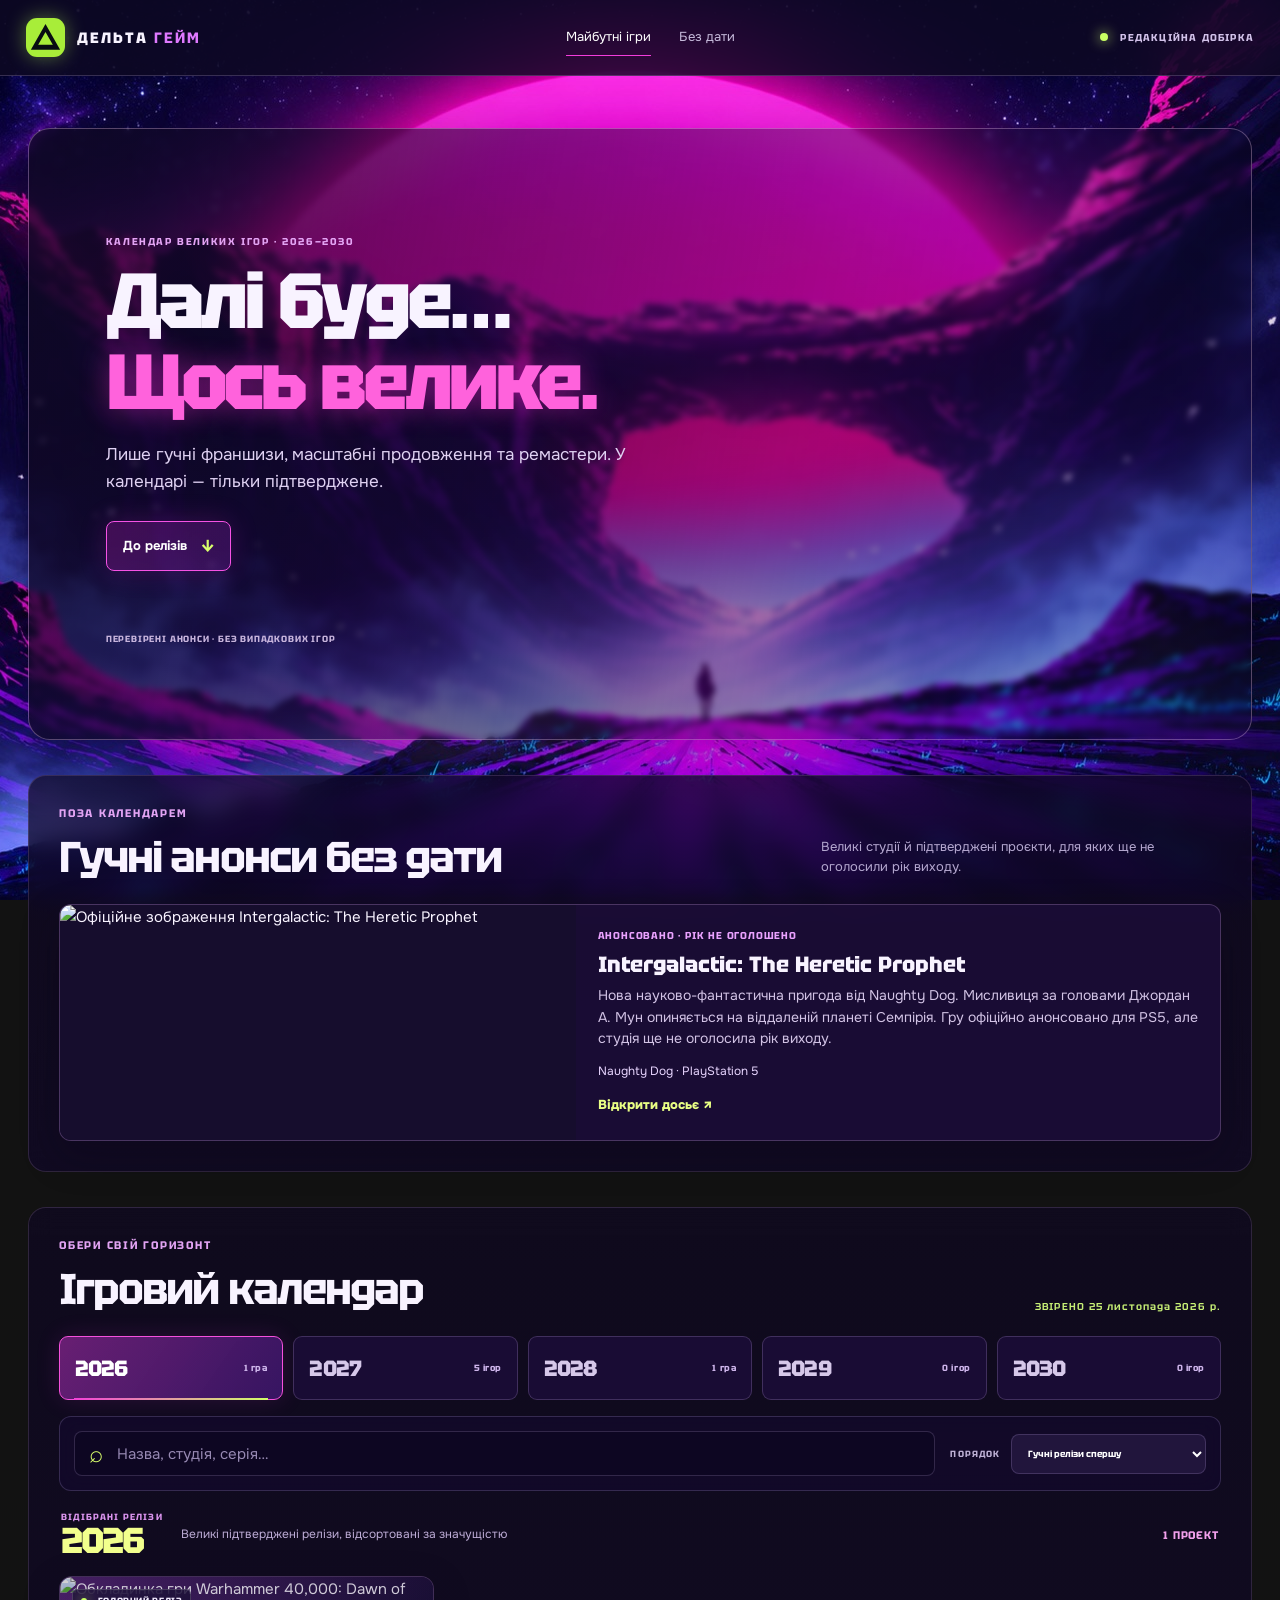
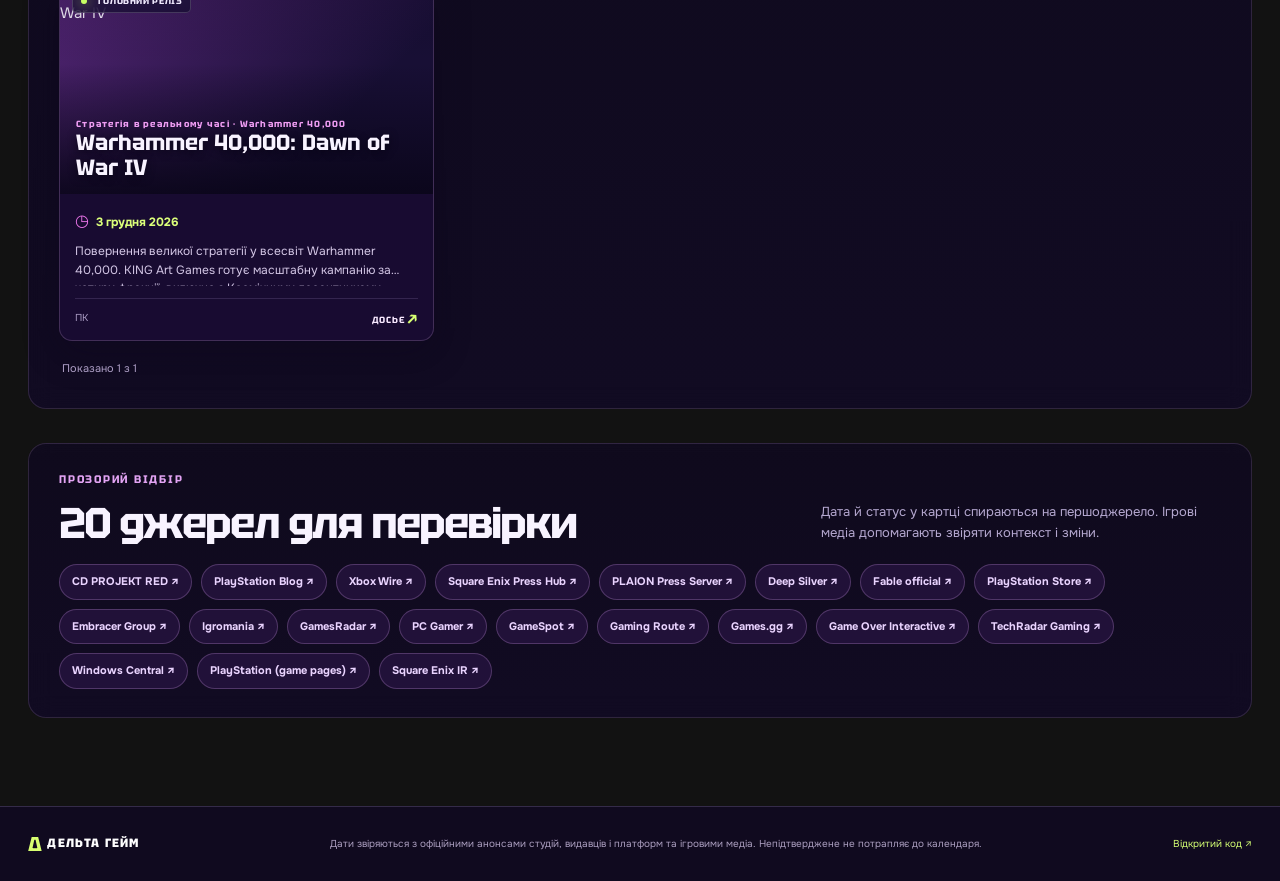
==== commit a70c8abb: "Refresh page assets and enforce curated catalog integrity" ====
--- a/index.html
+++ b/index.html
@@ -26,5 +26,5 @@
     </div><p class="rumor-disclaimer">Редакційна примітка: статуси позначають тип і силу публічного повідомлення, а не гарантію виходу. Якщо джерело помиляється або студія спростовує інформацію, картку потрібно оновити.</p></section>
   </main>
   <footer class="feed-footer"><a class="footer-brand" href="./"><b>Δ</b> ДЕЛЬТА ГЕЙМ</a><span>Дати звіряються з офіційними анонсами студій, видавців і платформ та ігровими медіа. Непідтверджене не потрапляє до календаря.</span><a href="https://github.com/sparato66/deltaplay" target="_blank" rel="noopener">Відкритий код ↗</a></footer>
-  <script src="app.js?v=spotlight-order-wallpaper-3"></script>
+  <script src="app.js?v=curated-aaa-5"></script>
 </body></html>
